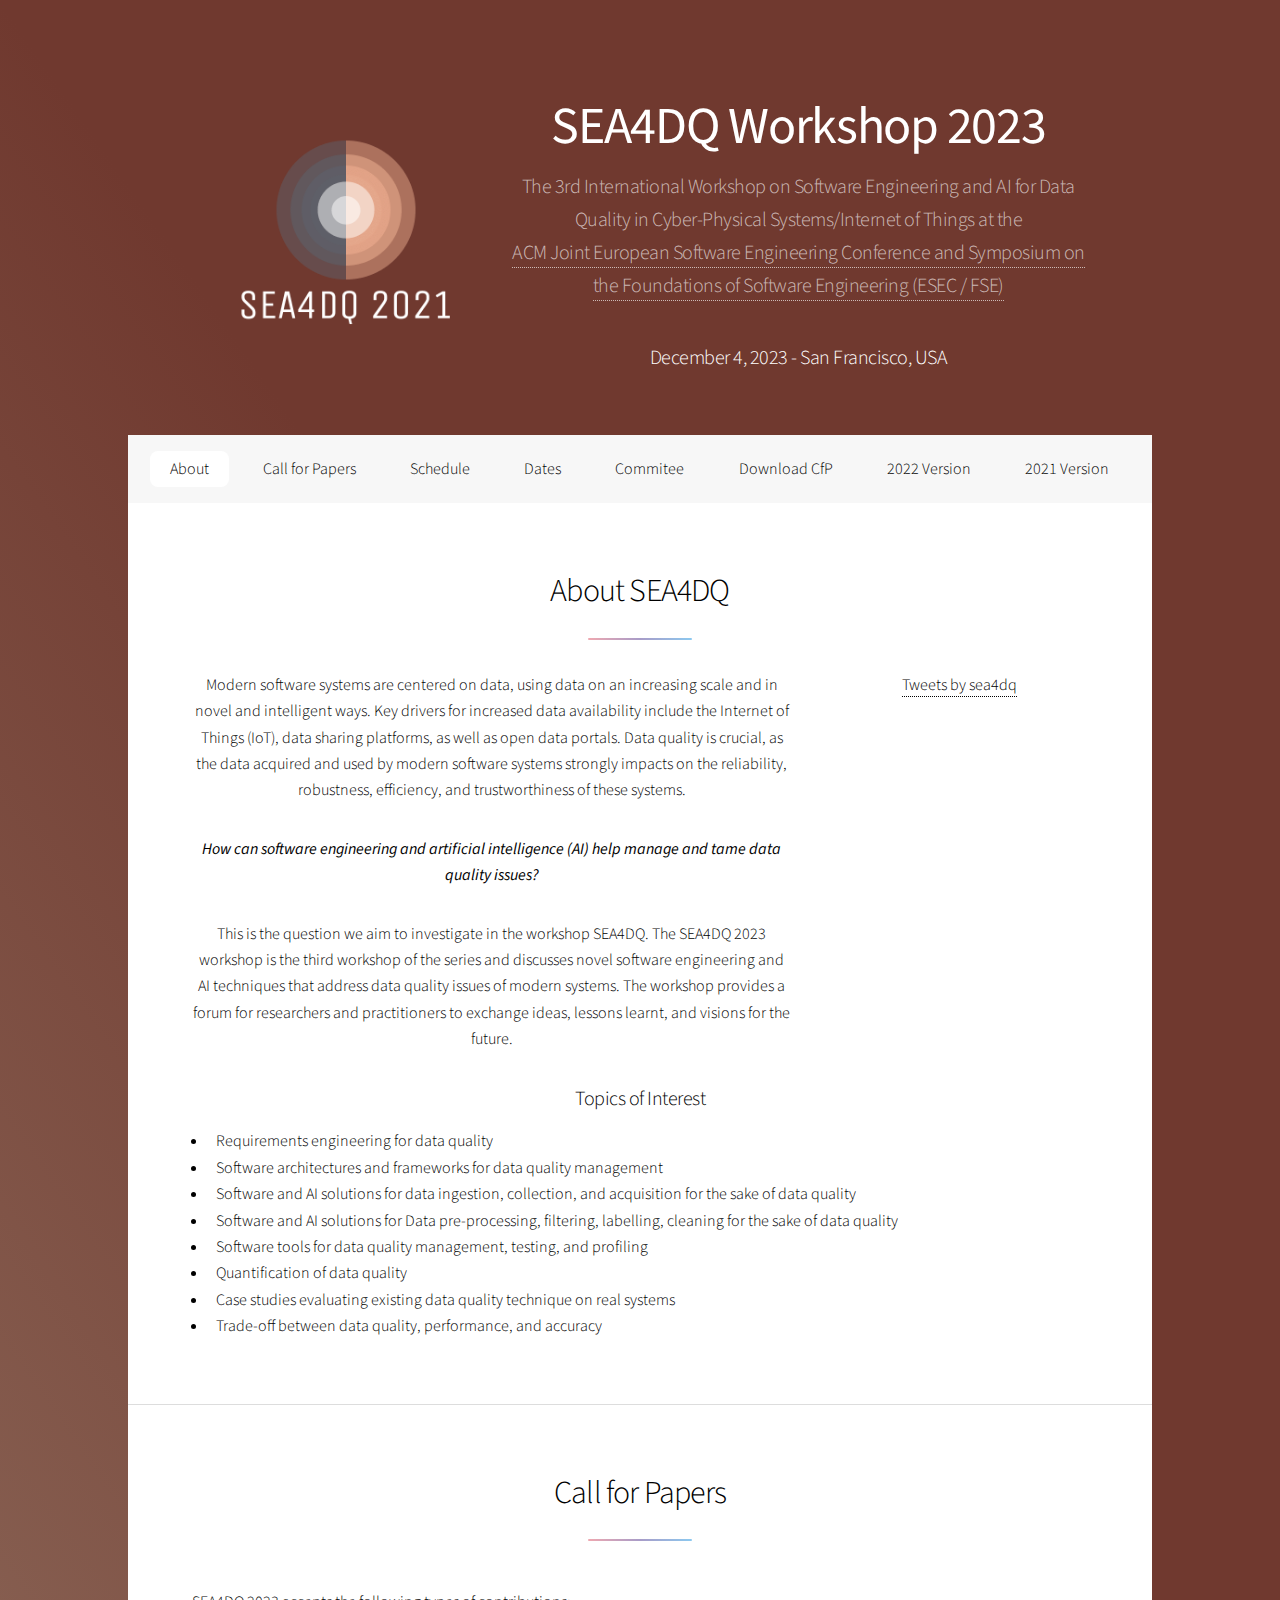
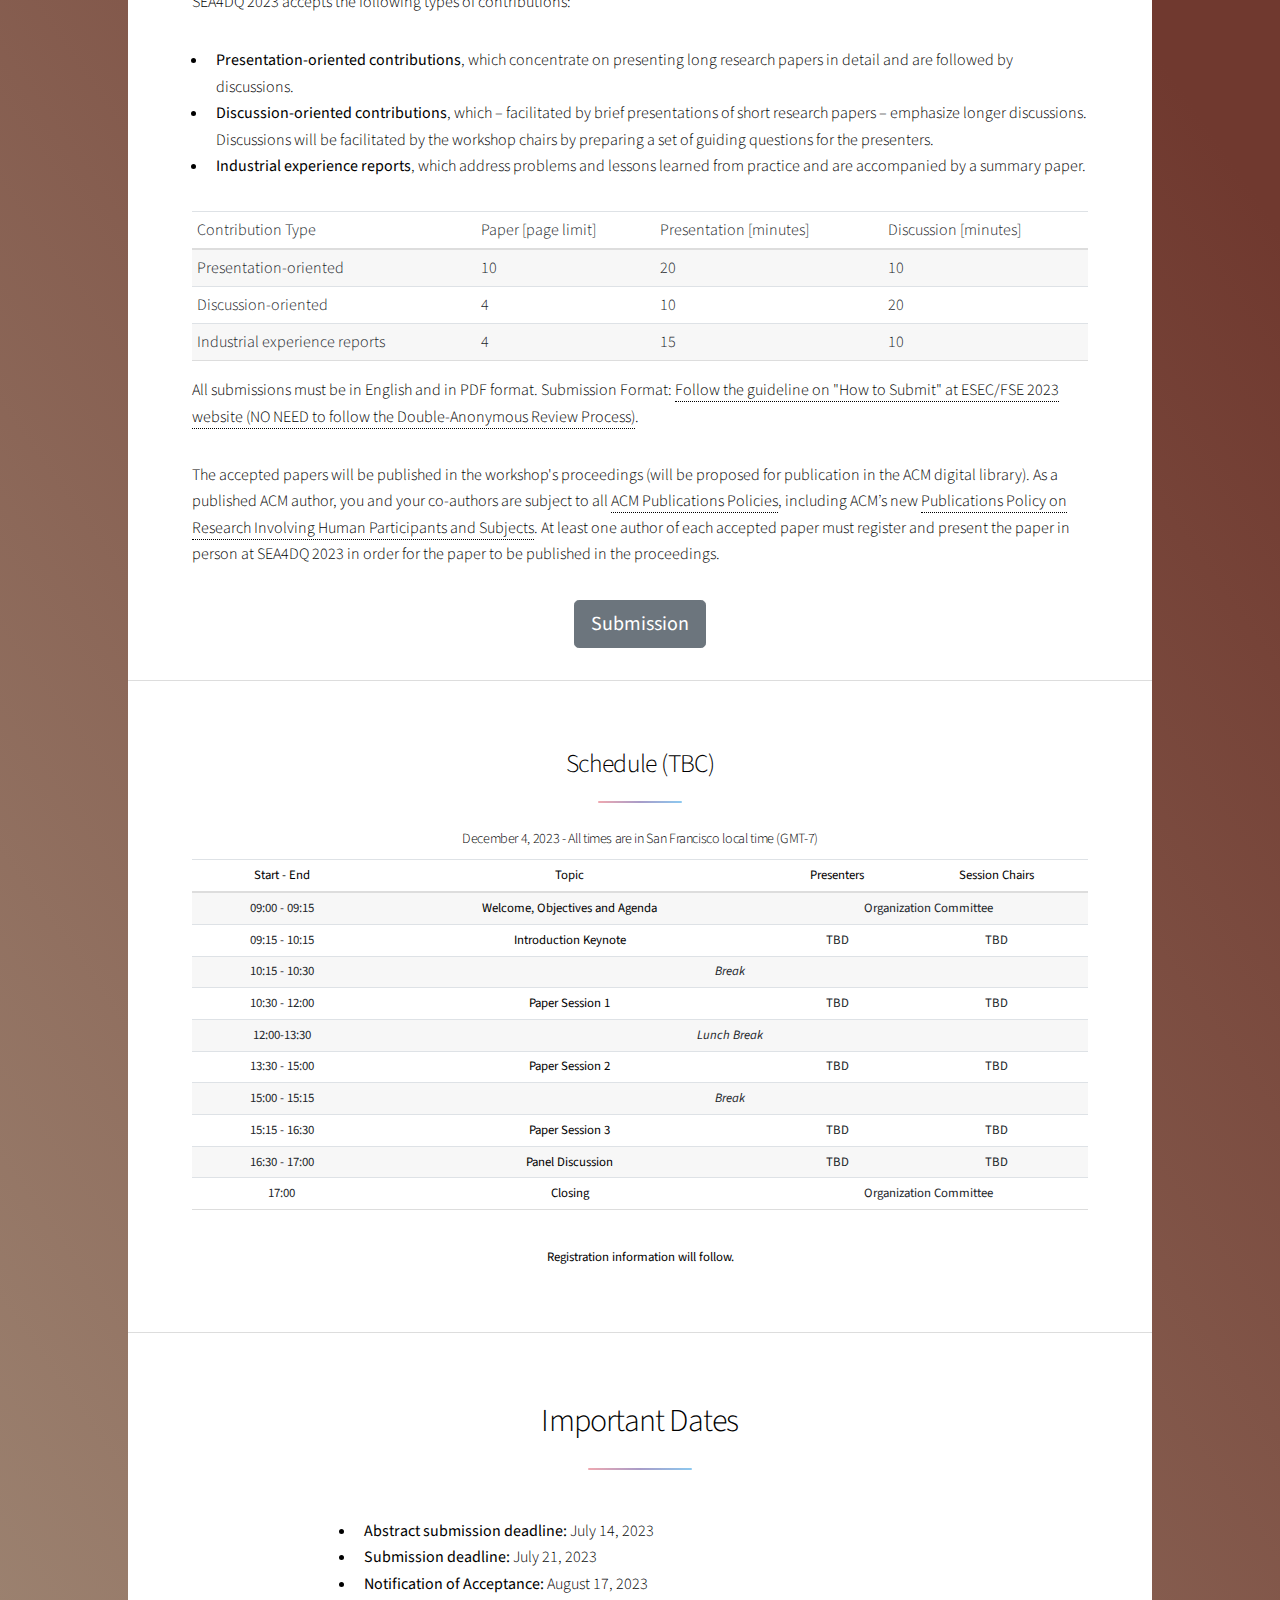
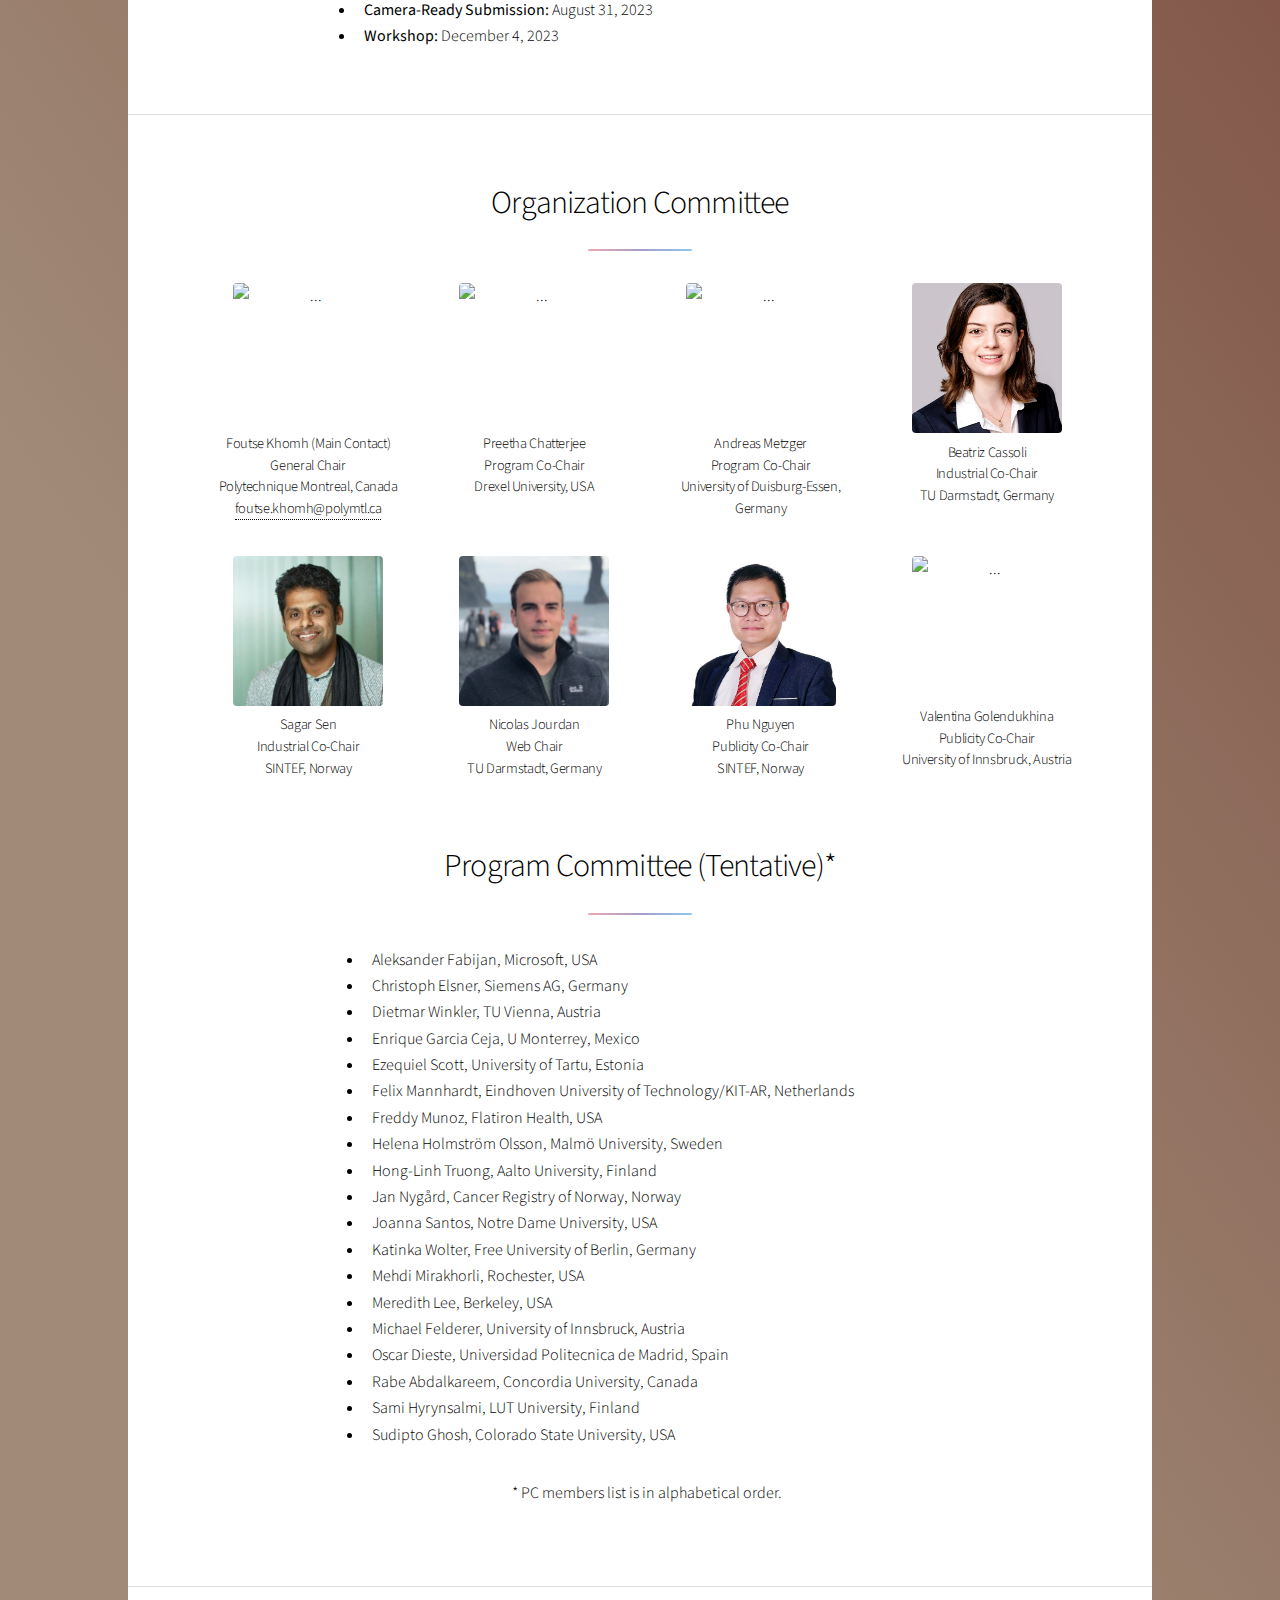
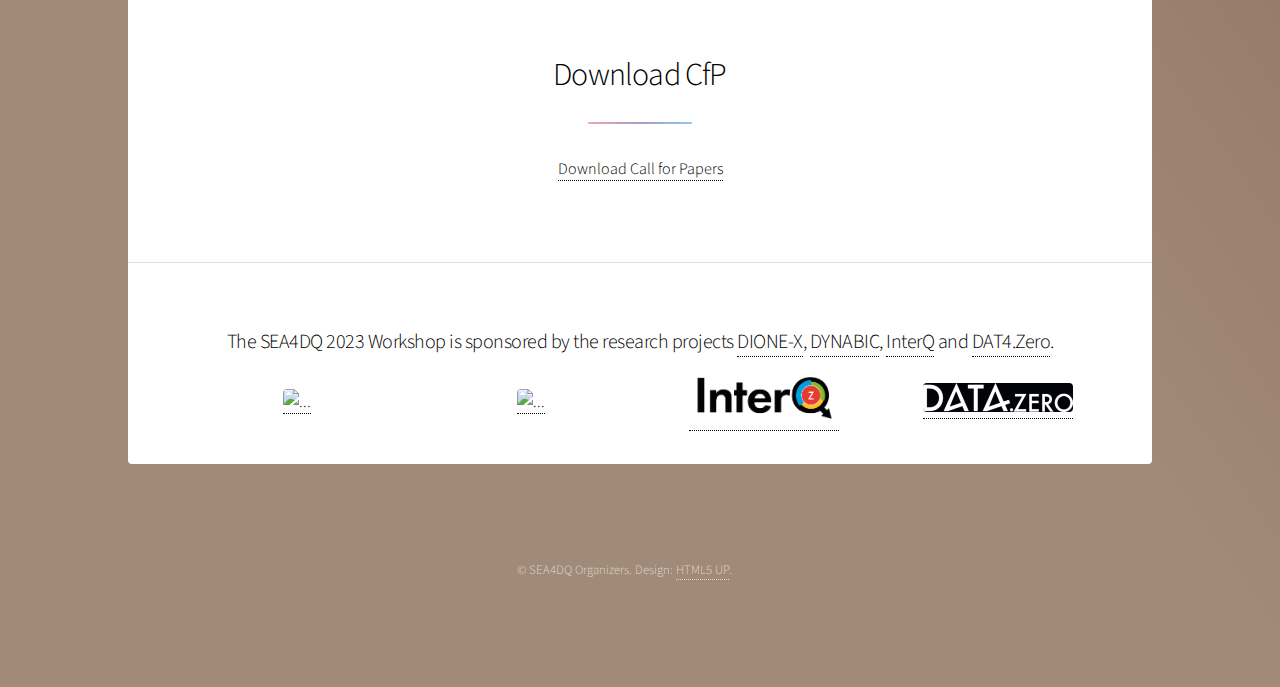
==== index.html @ 9e866a6e "Update index.html" ====
<!DOCTYPE HTML>
<!--
	Stellar by HTML5 UP
	html5up.net | @ajlkn
	Free for personal and commercial use under the CCA 3.0 license (html5up.net/license)
-->
<html>

<head>
	<title>SEA4DQ Workshop 2023</title>
	<meta charset="utf-8" />
	<meta name="viewport" content="width=device-width, initial-scale=1, user-scalable=no" />
	<link rel="stylesheet" href="https://stackpath.bootstrapcdn.com/bootstrap/4.3.1/css/bootstrap.min.css"
		integrity="sha384-ggOyR0iXCbMQv3Xipma34MD+dH/1fQ784/j6cY/iJTQUOhcWr7x9JvoRxT2MZw1T" crossorigin="anonymous">
	<link rel="stylesheet" href="assets/css/main.css" />
	<noscript>
		<link rel="stylesheet" href="assets/css/noscript.css" />
	</noscript>
	<link rel="icon" type="image/png" href="./images/favicon.png" />
</head>

<body class="is-preload">

	<!-- Wrapper -->
	<div id="wrapper">
		<!-- Header -->
		<header id="header" class="alt">
			<div class="container">
				<div class="row">
					<div class="col-4">
						<img src="images/logo_transparent.png" style="max-width: 100%;" alt="" />
					</div>
					<div class="col-8">
						<h1><b>SEA4DQ Workshop 2023</b></h1>
						<p>The 3rd International Workshop on Software Engineering and AI for
							Data Quality in Cyber-Physical Systems/Internet of Things at the </br><a
								href="https://2023.esec-fse.org/" target="_blank" rel="noopener noreferrer">ACM Joint
								European Software Engineering
								Conference and Symposium on the Foundations of Software Engineering (ESEC / FSE)</a>
						</p>
						<h3>December 4, 2023 - San Francisco, USA</h3>
					</div>
				</div>
			</div>
		</header>

		<!-- Nav -->
		<nav id="nav">
			<ul>
				<li><a href="#intro" class="active">About</a></li>
				<li><a href="#paper_call">Call for Papers</a></li>
				<li><a href="#schedule">Schedule</a></li>
				<!--<li><a href="#keynote">Keynotes</a></li>-->
				<!--<li><a href="#papers">Accepted Papers</a></li>-->
				<li><a href="#dates">Dates</a></li>
				<!--<li><a href="#talks">Talks</a></li>-->
				<li><a href="#second">Commitee</a></li>
				<li><a href="#download">Download CfP</a></li>
				<li><a href="sea4dq_2022.html">2022 Version</a></li>
				<li><a href="sea4dq_2021.html">2021 Version</a></li>
			</ul>
		</nav>

		<!-- Main -->
		<div id="main">

			<!-- About -->
			<section id="intro" class="main special">
				<div class="spotlight">
					<div class="content">

						<header class="major">
							<h2>About SEA4DQ</h2>
						</header>
						<div class="row">
							<div class="col-md-8 mx-auto">
								<p>Modern software systems are centered on data, using data on an increasing scale and
									in novel and intelligent ways.
									Key drivers for increased data availability include the Internet of Things (IoT),
									data sharing platforms, as well as open data portals.
									Data quality is crucial, as the data acquired and used by modern software systems
									strongly impacts on the reliability, robustness, efficiency, and trustworthiness of
									these systems.
								</p>
								<p>
									<b><i>How can software engineering and artificial intelligence (AI)
											help manage and tame data quality issues? </i></b>
								</p>
								<p>
									This is the question we aim to investigate in the workshop SEA4DQ.
									The SEA4DQ 2023 workshop is the third workshop of the series and discusses novel
									software engineering and AI techniques that address data quality issues of modern
									systems.
									The workshop provides a forum for researchers and practitioners to exchange ideas,
									lessons learnt, and visions for the future.
								</p>
							</div>
							<div class="col-md-4 mx-auto">
								<a class="twitter-timeline" data-height="450"
									href="https://twitter.com/sea4dq?ref_src=twsrc%5Etfw">Tweets by sea4dq</a>
								<script async src="https://platform.twitter.com/widgets.js" charset="utf-8"></script>
							</div>
						</div>
						<h3>
							Topics of Interest
						</h3>
						<ul>
							<li>Requirements engineering for data quality</li>
							<li>Software architectures and frameworks for data quality management</li>
							<li>Software and AI solutions for data ingestion, collection, and acquisition for the sake
								of data quality</li>
							<li>Software and AI solutions for Data pre-processing, filtering, labelling, cleaning for
								the sake of data quality</li>
							<li>Software tools for data quality management, testing, and profiling</li>
							<li>Quantification of data quality </li>
							<li>Case studies evaluating existing data quality technique on real systems</li>
							<li>Trade-off between data quality, performance, and accuracy</li>
						</ul>
					</div>
					<!--<span class="image"><img src="images/acropolis.jpg" alt="" /></span>-->
				</div>
			</section>

			<section id="paper_call" class="main special">
				<header class="major">
					<h2>Call for Papers</h2>
				</header>
				<div class="left-text">
					<p>
						SEA4DQ 2023 accepts the following types of contributions:
					</p>
					<ul>
						<li>
							<b>Presentation-oriented contributions</b>, which concentrate on presenting long research
							papers in detail and are followed by discussions.
						</li>
						<li>
							<b>Discussion-oriented contributions</b>, which – facilitated by brief
							presentations of short research papers – emphasize longer
							discussions. Discussions will be facilitated by the workshop
							chairs by preparing a set of guiding questions for the presenters.
						</li>
						<li>
							<b>Industrial experience reports</b>, which address problems and
							lessons learned from practice and are accompanied by a
							summary paper.
						</li>
					</ul>
					<table class="table table-fixed table-hover table-sm">
						<thead>
							<tr>
								<td>Contribution Type</td>
								<td>Paper [page limit]</td>
								<td>Presentation [minutes]</td>
								<td>Discussion [minutes]</td>
							</tr>
						</thead>
						<tbody>
							<tr>
								<td>Presentation-oriented</td>
								<td>10</td>
								<td>20</td>
								<td>10</td>
							</tr>
							<tr>
								<td>Discussion-oriented</td>
								<td>4</td>
								<td>10</td>
								<td>20</td>
							</tr>
							<tr>
								<td>Industrial experience reports</td>
								<td>4</td>
								<td>15</td>
								<td>10</td>
							</tr>
						</tbody>
					</table>
					<p>
						All submissions must be in English and in PDF format. Submission Format: <a target="_blank"
							href="https://2023.esec-fse.org/track/fse-2023-how-to-submit">Follow the guideline on "How to Submit" at ESEC/FSE 2023
							website (NO NEED to follow the Double-Anonymous Review Process)</a>.
						<!--Each submission will be reviewed by at least three members of the program committee. 
						Submitted papers must not have been previously published and must not be under review or submission for review anywhere at the time of submission.-->
					</p>
					<p>
						The accepted papers will be published in the workshop's proceedings (will be proposed for
						publication in the ACM digital library).
						As a published ACM author, you and your co-authors are subject to all <a
							href="https://www.acm.org/publications/policies/toc" target="_blank">ACM Publications
							Policies</a>,
						including ACM’s new <a
							href="https://www.acm.org/publications/policies/research-involving-human-participants-and-subjects"
							target="_blank">Publications Policy on Research Involving Human Participants and
							Subjects</a>.
						At least one author of each accepted paper must register and present the paper in person at
						SEA4DQ 2023 in order for the paper to be published in the proceedings.
					</p>
				</div>
				<div class="justify-content-center">
					<a href="https://easychair.org/cfp/sea4dq2023" target="_blank" rel="noopener noreferrer"
						class="btn btn-secondary btn-lg">Submission</a>
			</section>

			<!-- Schedule -->
			<section id="schedule" class="main special">
				<div class="spotlight">
					<div class="content small">
						<header class="major">
							<h2>Schedule (TBC)</h2>
						</header>
						<table class="table table-fixed table-hover table-sm">
							<thead>
								<h4>December 4, 2023 - All times are in San Francisco local time (GMT-7)
								</h4>
								</tr>
								<tr>
									<td style="width: 20%"><b>Start - End</b></td>
									<!--<td><b>Duration</b></td>-->
									<td><b>Topic</b></td>
									<td><b>Presenters</b></td>
									<td><b>Session Chairs</b></td>
								</tr>
							</thead>
							<tbody>
								<tr>
									<td>09:00 - 09:15</td>
									<td><b>Welcome, Objectives and Agenda</b></td>
									<td colspan="2">Organization Committee</td>
								</tr>
								<tr>
									<td>09:15 - 10:15</td>
									<td><b>Introduction Keynote</b></td>
									<td>TBD</td>
									<td>TBD</td>
								</tr>
								<tr>
									<td>10:15 - 10:30</td>
									<td colspan="3">
										<i>Break</i>
									</td>
								</tr>
								<tr>
									<td>10:30 - 12:00</td>
									<td><b>Paper Session 1
										</b></td>
									<td>TBD</td>
									<td>TBD</td>
								</tr>
								<tr>
									<td>12:00-13:30</td>
									<td colspan="3">
										<i>Lunch Break</i>
									</td>
								</tr>
								<tr>
									<td>13:30 - 15:00</td>
									<td><b>Paper Session 2
										</b></td>
									<td>TBD</td>
									<td>TBD</td>
								</tr>
								<tr>
									<td>15:00 - 15:15</td>
									<td colspan="3">
										<i>Break</i>
									</td>
								</tr>
								<tr>
									<td>15:15 - 16:30</td>
									<td><b>Paper Session 3
										</b></td>
									<td>TBD</td>
									<td>TBD</td>
								</tr>
								<tr>
									<td>16:30 - 17:00</td>
									<td><b>Panel Discussion
										</b></td>
									<td>TBD</td>
									<td>TBD</td>
								</tr>
								<tr>
									<td>17:00</td>
									<td><b>Closing
										</b></td>
									<td colspan="2">Organization Committee</td>
								</tr>
							</tbody>
						</table>
						<br />
						<b>Registration information will follow.</b>
						<!--<b>Registration can be done at the <a target="_blank" href="https://2023.esec-fse.org">FSE
								conference website.</a></b>-->
						<!--Details to login to the online SEA4DQ workshop can be found in the <a target="_blank"
								href="https://2022.esec-fse.org/program/program-fse-2022">ESEC/FSE 2022 Program</a>.</b>-->
					</div>
				</div>
			</section>

			<!-- Important Dates Section -->
			<section id="dates" class="main special">
				<header class="major">
					<h2>Important Dates</h2>
				</header>
				<ul class="col-md-8 mx-auto">
					<li>
						<b>Abstract submission deadline:</b> July 14, 2023
					</li>
					<li>
						<b>Submission deadline:</b> July 21, 2023
					</li>
					<li>
						<b>Notification of Acceptance:</b> August 17, 2023
					</li>
					<li>
						<b>Camera-Ready Submission:</b> August 31, 2023
					</li>
					<li>
						<b>Workshop:</b> December 4, 2023
					</li>
				</ul>
			</section>


			<!-- Second Section -->
			<section id="second" class="main special">
				<header class="major">
					<h2>Organization Committee</h2>
					<div class="container">
						<div class="row">
							<div class="col-sm">
								<img src="./images/khomf.jpg"
									style="max-width: 150px; max-height:150px; min-width:150px; min-height:150px; object-fit:cover;"
									alt="..." class="rounded">
								<h5>Foutse Khomh (Main Contact)</br>
									General Chair</br>
									Polytechnique Montreal, Canada</br>
									<a href="mailto:foutse.khomh@polymtl.ca">foutse.khomh@polymtl.ca</a>
								</h5>
							</div>
							<div class="col-sm">
								<img src="./images/preethac.png"
									style="max-width: 150px; max-height:150px; min-width:150px; min-height:150px; object-fit:cover;"
									alt="..." class="rounded">
								<h5>Preetha Chatterjee</br>
									Program Co-Chair</br>
									Drexel University, USA</br>
								</h5>
							</div>
							<div class="col-sm">
								<img src="./images/metzgera.jpg"
									style="max-width: 150px; max-height:150px; min-width:150px; min-height:150px; object-fit:cover;"
									alt="..." class="rounded">
								<h5>Andreas Metzger</br>
									Program Co-Chair</br>
									University of Duisburg-Essen, Germany</br>
								</h5>
							</div>
							<div class="col-sm">
								<img src="./images/beatriz_cassoli.jpg"
									style="max-width: 150px; max-height:150px; min-width:150px; min-height:150px; object-fit:cover;"
									alt="..." class="rounded">
								<h5>Beatriz Cassoli</br>
									Industrial Co-Chair</br>
									TU Darmstadt, Germany
								</h5>
							</div>
						</div>
					</div>
					</br>
					<div class="container">
						<div class="row">

							<div class="col-sm">
								<img src="./images/sagar_sen.jpg"
									style="max-width: 150px; max-height:150px; min-width:150px; min-height:150px; object-fit:cover;"
									alt="..." class="rounded">
								<h5>Sagar Sen</br>
									Industrial Co-Chair</br>
									SINTEF, Norway</br>
								</h5>
							</div>
							<div class="col-sm">
								<img src="./images/nicolas_jourdan.jpg"
									style="max-width: 150px; max-height:150px; min-width:150px; min-height:150px; object-fit:cover;"
									alt="..." alt="..." class="rounded">
								<h5>Nicolas Jourdan</br>
									Web Chair</br>
									TU Darmstadt, Germany
								</h5>
							</div>
							<div class="col-sm">
								<img src="./images/phu_nguyen.jpg"
									style="max-width: 150px; max-height:150px; min-width:150px; min-height:150px; object-fit:cover;"
									alt="..." class="rounded">
								<h5>Phu Nguyen</br>
									Publicity Co-Chair</br>
									SINTEF, Norway</br>
								</h5>
							</div>
							<div class="col-sm">
								<img src="./images/valentina.jpg"
									style="max-width: 150px; max-height:150px; min-width:150px; min-height:150px; object-fit:cover;"
									alt="..." class="rounded">
								<h5>Valentina Golendukhina</br>
									Publicity Co-Chair</br>
									University of Innsbruck, Austria
								</h5>
							</div>
						</div>
					</div>
					</br></br>
					<h2>Program Committee (Tentative)*</h2>
					<div class="row">
						<div class="col-md-8 mx-auto">
							<ul>
								<li>Aleksander Fabijan, Microsoft, USA</li>
								<li>Christoph Elsner, Siemens AG, Germany</li>
								<li>Dietmar Winkler, TU Vienna, Austria</li>
								<li>Enrique Garcia Ceja, U Monterrey, Mexico</li>
								<li>Ezequiel Scott, University of Tartu, Estonia</li>
								<li>Felix Mannhardt, Eindhoven University of Technology/KIT-AR, Netherlands</li>
								<li>Freddy Munoz, Flatiron Health, USA</li>
								<li>Helena Holmström Olsson, Malmö University, Sweden</li>
								<li>Hong-Linh Truong, Aalto University, Finland</li>
								<li>Jan Nygård, Cancer Registry of Norway, Norway</li>
								<li>Joanna Santos, Notre Dame University, USA</li>
								<li>Katinka Wolter, Free University of Berlin, Germany</li>
								<li>Mehdi Mirakhorli, Rochester, USA</li>
								<li>Meredith Lee, Berkeley, USA</li>
								<li>Michael Felderer, University of Innsbruck, Austria</li>
								<li>Oscar Dieste, Universidad Politecnica de Madrid, Spain</li>
								<li>Rabe Abdalkareem, Concordia University, Canada</li>
								<li>Sami Hyrynsalmi, LUT University, Finland</li>
								<li>Sudipto Ghosh, Colorado State University, USA</li>
							</ul>
							<small>* PC members list is in alphabetical order.</small>
				</header>
			</section>



			<!-- Download Section -->
			<section id="download" class="main special">
				<header class="major">
					<h2>Download CfP</h2>
					<a href="https://github.com/SEA4DQ/SEA4DQ.github.io/raw/master/sea4dq_2023_poster.pdf"
						target="_blank" rel="noopener noreferrer">Download Call for Papers</a>
				</header>
			</section>



			<section id="sponsoring" class="main special">
				<h3>The SEA4DQ 2023 Workshop is sponsored by the research projects <a href="https://dione-x.de/en/"
						target="_blank" rel="noopener noreferrer">DIONE-X</a>, <a href="https://dynabic.eu/"
						target="_blank" rel="noopener noreferrer">DYNABIC</a>, <a href="https://interq-project.eu/"
						target="_blank" rel="noopener noreferrer">InterQ</a>
					and <a href="https://dat4zero.eu/" target="_blank" rel="noopener noreferrer">DAT4.Zero</a>.</h3>
				<div class="row">
					<div class="col-md-3 justify-content-center align-self-center">
						<a href="https://dione-x.de/en/" target="_blank" rel="noopener noreferrer">
							<img src="./images/dione-x.svg" style="max-width: 150px; " alt="..." class="rounded">
						</a>
					</div>
					<div class="col-md-3 justify-content-center align-self-center">
						<a href="https://dynabic.eu/" target="_blank" rel="noopener noreferrer">
							<img src="./images/dynabic.png" style="max-width: 100px; " alt="..." class="rounded">
						</a>
					</div>
					<div class="col-md-3 justify-content-center align-self-center">
						<a href="https://interq-project.eu/" target="_blank" rel="noopener noreferrer">
							<img src="./images/interq-logo.png" style="max-width: 150px; " alt="..." class="rounded">
						</a>
					</div>
					<div class="col-md-3 justify-content-center align-self-center">
						<a href="https://dat4zero.eu/" target="_blank" rel="noopener noreferrer">
							<img src="./images/data4zero-logo.png" style="max-width: 150px;background-color:#03030a;"
								alt="..." class="rounded">
						</a>
					</div>
				</div>
			</section>
		</div>

		<!-- Footer -->
		<footer id="footer">

			<p class="copyright">&copy; SEA4DQ Organizers. Design: <a href="https://html5up.net">HTML5 UP</a>.</p>
		</footer>

	</div>

	<!-- Scripts -->
	<script src="assets/js/jquery.min.js"></script>
	<script src="assets/js/jquery.scrollex.min.js"></script>
	<script src="assets/js/jquery.scrolly.min.js"></script>
	<script src="assets/js/browser.min.js"></script>
	<script src="assets/js/breakpoints.min.js"></script>
	<script src="assets/js/util.js"></script>
	<script src="assets/js/main.js"></script>
	<script src="https://cdnjs.cloudflare.com/ajax/libs/popper.js/1.14.7/umd/popper.min.js"
		integrity="sha384-UO2eT0CpHqdSJQ6hJty5KVphtPhzWj9WO1clHTMGa3JDZwrnQq4sF86dIHNDz0W1"
		crossorigin="anonymous"></script>
	<script src="https://stackpath.bootstrapcdn.com/bootstrap/4.3.1/js/bootstrap.min.js"
		integrity="sha384-JjSmVgyd0p3pXB1rRibZUAYoIIy6OrQ6VrjIEaFf/nJGzIxFDsf4x0xIM+B07jRM"
		crossorigin="anonymous"></script>

</body>

</html>
---- assets/css/main.css ----
@import url(fontawesome-all.min.css);
@import 'https://fonts.googleapis.com/css?family=Source+Sans+Pro:300,400';

/*
	Stellar by HTML5 UP
	html5up.net | @ajlkn
	Free for personal and commercial use under the CCA 3.0 license (html5up.net/license)
*/

html, body, div, span, applet, object,
iframe, h1, h2, h3, h4, h5, h6, p, blockquote,
pre, a, abbr, acronym, address, big, cite,
code, del, dfn, em, img, ins, kbd, q, s, samp,
small, strike, strong, sub, sup, tt, var, b,
u, i, center, dl, dt, dd, ol, ul, li, fieldset,
form, label, legend, table, caption, tbody,
tfoot, thead, tr, th, td, article, aside,
canvas, details, embed, figure, figcaption,
footer, header, hgroup, menu, nav, output, ruby,
section, summary, time, mark, audio, video {
	margin: 0;
	padding: 0;
	border: 0;
	font-size: 100%;
	font: inherit;
	vertical-align: baseline;}

article, aside, details, figcaption, figure,
footer, header, hgroup, menu, nav, section {
	display: block;}

body {
	line-height: 1;
}

ol, ul {
	list-style: none;
}

blockquote, q {
	quotes: none;
}

	blockquote:before, blockquote:after, q:before, q:after {
		content: '';
		content: none;
	}

table {
	border-collapse: collapse;
	border-spacing: 0;
}

body {
	-webkit-text-size-adjust: none;
}

mark {
	background-color: transparent;
	color: inherit;
}

input::-moz-focus-inner {
	border: 0;
	padding: 0;
}

input, select, textarea {
	-moz-appearance: none;
	-webkit-appearance: none;
	-ms-appearance: none;
	appearance: none;
}

.left-text {
	text-align: left;
}

/* Basic */

	@-ms-viewport {
		width: device-width;
	}

	body {
		-ms-overflow-style: scrollbar;
	}

	@media screen and (max-width: 480px) {

		html, body {
			min-width: 320px;
		}

	}

	html {
		box-sizing: border-box;
	}

	*, *:before, *:after {
		box-sizing: inherit;
	}

	body {
		background-color: #ff9999;
		background-image: url("images/acropolis.jpg"), -moz-linear-gradient(55deg, #a18b78 25%, #70392f 75%);
		background-image: url("images/acropolis.jpg"), -webkit-linear-gradient(55deg, #a18b78 25%, #70392f 75%);
		background-image: url("images/acropolis.jpg"), -ms-linear-gradient(55deg, #a18b78 25%, #70392f 75%);
		background-image: url("images/acropolis.jpg"), linear-gradient(55deg, #a18b78 25%, #70392f 75%);
		background-repeat: no-repeat;
		background-size: cover;
	}

		body.is-preload *, body.is-preload *:before, body.is-preload *:after {
			-moz-animation: none !important;
			-webkit-animation: none !important;
			-ms-animation: none !important;
			animation: none !important;
			-moz-transition: none !important;
			-webkit-transition: none !important;
			-ms-transition: none !important;
			transition: none !important;
		}

/* Type */

	body {
		background-color: #935d8c;
		color: rgba(255, 255, 255, 0.65);
	}

	body, input, select, textarea {
		font-family: "Source Sans Pro", Helvetica, sans-serif;
		font-size: 17pt;
		font-weight: 300;
		line-height: 1.65;
	}

		@media screen and (max-width: 1680px) {

			body, input, select, textarea {
				font-size: 14pt;
			}

		}

		@media screen and (max-width: 1280px) {

			body, input, select, textarea {
				font-size: 12pt;
			}

		}

		@media screen and (max-width: 360px) {

			body, input, select, textarea {
				font-size: 11pt;
			}

		}

	a {
		-moz-transition: color 0.2s ease, border-bottom 0.2s ease;
		-webkit-transition: color 0.2s ease, border-bottom 0.2s ease;
		-ms-transition: color 0.2s ease, border-bottom 0.2s ease;
		transition: color 0.2s ease, border-bottom 0.2s ease;
		text-decoration: none;
		border-bottom: dotted 1px;
		color: inherit;
	}

		a:hover {
			border-bottom-color: transparent;
		}

	strong, b {
		font-weight: 400;
	}

	em, i {
		font-style: italic;
	}

	p {
		margin: 0 0 2em 0;
	}

		p.content {
			-moz-columns: 20em 2;
			-webkit-columns: 20em 2;
			-ms-columns: 20em 2;
			columns: 20em 2;
			-moz-column-gap: 2em;
			-webkit-column-gap: 2em;
			-ms-column-gap: 2em;
			column-gap: 2em;
			text-align: justify;
		}

	h1, h2, h3, h4, h5, h6 {
		font-weight: 300;
		line-height: 1.5;
		margin: 0 0 0.7em 0;
		letter-spacing: -0.025em;
	}

		h1 a, h2 a, h3 a, h4 a, h5 a, h6 a {
			color: inherit;
			text-decoration: none;
		}

	h1 {
		font-size: 2.5em;
		line-height: 1.2;
	}

	h2 {
		font-size: 1.5em;
	}

	h3 {
		font-size: 1.25em;
	}

	h4 {
		font-size: 1.1em;
	}

	h5 {
		font-size: 0.9em;
	}

	h6 {
		font-size: 0.7em;
	}

	@media screen and (max-width: 736px) {

		h1 {
			font-size: 2em;
		}

	}

	sub {
		font-size: 0.8em;
		position: relative;
		top: 0.5em;
	}

	sup {
		font-size: 0.8em;
		position: relative;
		top: -0.5em;
	}

	blockquote {
		border-left: solid 4px;
		font-style: italic;
		margin: 0 0 2em 0;
		padding: 0.5em 0 0.5em 2em;
	}

	code {
		border-radius: 8px;
		border: solid 1px;
		font-family: "Courier New", monospace;
		font-size: 0.9em;
		margin: 0 0.25em;
		padding: 0.25em 0.65em;
	}

	pre {
		-webkit-overflow-scrolling: touch;
		font-family: "Courier New", monospace;
		font-size: 0.9em;
		margin: 0 0 2em 0;
	}

		pre code {
			display: block;
			line-height: 1.75;
			padding: 1em 1.5em;
			overflow-x: auto;
		}

	hr {
		border: 0;
		border-bottom: solid 1px;
		margin: 2em 0;
	}

		hr.major {
			margin: 3em 0;
		}

	.align-left {
		text-align: left;
	}

	.align-center {
		text-align: center;
	}

	.align-right {
		text-align: right;
	}

	input, select, textarea {
		color: #ffffff;
	}

	a:hover {
		color: #ffffff;
	}

	strong, b {
		color: #ffffff;
	}

	h1, h2, h3, h4, h5, h6 {
		color: #ffffff;
	}

	blockquote {
		border-left-color: rgba(255, 255, 255, 0.35);
	}

	code {
		background: rgba(255, 255, 255, 0.075);
		border-color: rgba(255, 255, 255, 0.35);
	}

	hr {
		border-bottom-color: rgba(255, 255, 255, 0.35);
	}

/* Row */

	.row {
		display: flex;
		flex-wrap: wrap;
		box-sizing: border-box;
		align-items: stretch;
	}

		.row > * {
			box-sizing: border-box;
		}

		.row.gtr-uniform > * > :last-child {
			margin-bottom: 0;
		}

		.row.aln-left {
			justify-content: flex-start;
		}

		.row.aln-center {
			justify-content: center;
		}

		.row.aln-right {
			justify-content: flex-end;
		}

		.row.aln-top {
			align-items: flex-start;
		}

		.row.aln-middle {
			align-items: center;
		}

		.row.aln-bottom {
			align-items: flex-end;
		}

		.row > .imp {
			order: -1;
		}

		.row > .col-1 {
			width: 8.33333%;
		}

		.row > .off-1 {
			margin-left: 8.33333%;
		}

		.row > .col-2 {
			width: 16.66667%;
		}

		.row > .off-2 {
			margin-left: 16.66667%;
		}

		.row > .col-3 {
			width: 25%;
		}

		.row > .off-3 {
			margin-left: 25%;
		}

		.row > .col-4 {
			width: 33.33333%;
		}

		.row > .off-4 {
			margin-left: 33.33333%;
		}

		.row > .col-5 {
			width: 41.66667%;
		}

		.row > .off-5 {
			margin-left: 41.66667%;
		}

		.row > .col-6 {
			width: 50%;
		}

		.row > .off-6 {
			margin-left: 50%;
		}

		.row > .col-7 {
			width: 58.33333%;
		}

		.row > .off-7 {
			margin-left: 58.33333%;
		}

		.row > .col-8 {
			width: 66.66667%;
		}

		.row > .off-8 {
			margin-left: 66.66667%;
		}

		.row > .col-9 {
			width: 75%;
		}

		.row > .off-9 {
			margin-left: 75%;
		}

		.row > .col-10 {
			width: 83.33333%;
		}

		.row > .off-10 {
			margin-left: 83.33333%;
		}

		.row > .col-11 {
			width: 91.66667%;
		}

		.row > .off-11 {
			margin-left: 91.66667%;
		}

		.row > .col-12 {
			width: 100%;
		}

		.row > .off-12 {
			margin-left: 100%;
		}

		.row.gtr-0 {
			margin-top: 0;
			margin-left: 0em;
		}

			.row.gtr-0 > * {
				padding: 0 0 0 0em;
			}

			.row.gtr-0.gtr-uniform {
				margin-top: 0em;
			}

				.row.gtr-0.gtr-uniform > * {
					padding-top: 0em;
				}

		.row.gtr-25 {
			margin-top: 0;
			margin-left: -0.375em;
		}

			.row.gtr-25 > * {
				padding: 0 0 0 0.375em;
			}

			.row.gtr-25.gtr-uniform {
				margin-top: -0.375em;
			}

				.row.gtr-25.gtr-uniform > * {
					padding-top: 0.375em;
				}

		.row.gtr-50 {
			margin-top: 0;
			margin-left: -0.75em;
		}

			.row.gtr-50 > * {
				padding: 0 0 0 0.75em;
			}

			.row.gtr-50.gtr-uniform {
				margin-top: -0.75em;
			}

				.row.gtr-50.gtr-uniform > * {
					padding-top: 0.75em;
				}

		.row {
			margin-top: 0;
			margin-left: -1.5em;
		}

			.row > * {
				padding: 0 0 0 1.5em;
			}

			.row.gtr-uniform {
				margin-top: -1.5em;
			}

				.row.gtr-uniform > * {
					padding-top: 1.5em;
				}

		.row.gtr-150 {
			margin-top: 0;
			margin-left: -2.25em;
		}

			.row.gtr-150 > * {
				padding: 0 0 0 2.25em;
			}

			.row.gtr-150.gtr-uniform {
				margin-top: -2.25em;
			}

				.row.gtr-150.gtr-uniform > * {
					padding-top: 2.25em;
				}

		.row.gtr-200 {
			margin-top: 0;
			margin-left: -3em;
		}

			.row.gtr-200 > * {
				padding: 0 0 0 3em;
			}

			.row.gtr-200.gtr-uniform {
				margin-top: -3em;
			}

				.row.gtr-200.gtr-uniform > * {
					padding-top: 3em;
				}

		@media screen and (max-width: 1680px) {

			.row {
				display: flex;
				flex-wrap: wrap;
				box-sizing: border-box;
				align-items: stretch;
			}

				.row > * {
					box-sizing: border-box;
				}

				.row.gtr-uniform > * > :last-child {
					margin-bottom: 0;
				}

				.row.aln-left {
					justify-content: flex-start;
				}

				.row.aln-center {
					justify-content: center;
				}

				.row.aln-right {
					justify-content: flex-end;
				}

				.row.aln-top {
					align-items: flex-start;
				}

				.row.aln-middle {
					align-items: center;
				}

				.row.aln-bottom {
					align-items: flex-end;
				}

				.row > .imp-xlarge {
					order: -1;
				}

				.row > .col-1-xlarge {
					width: 8.33333%;
				}

				.row > .off-1-xlarge {
					margin-left: 8.33333%;
				}

				.row > .col-2-xlarge {
					width: 16.66667%;
				}

				.row > .off-2-xlarge {
					margin-left: 16.66667%;
				}

				.row > .col-3-xlarge {
					width: 25%;
				}

				.row > .off-3-xlarge {
					margin-left: 25%;
				}

				.row > .col-4-xlarge {
					width: 33.33333%;
				}

				.row > .off-4-xlarge {
					margin-left: 33.33333%;
				}

				.row > .col-5-xlarge {
					width: 41.66667%;
				}

				.row > .off-5-xlarge {
					margin-left: 41.66667%;
				}

				.row > .col-6-xlarge {
					width: 50%;
				}

				.row > .off-6-xlarge {
					margin-left: 50%;
				}

				.row > .col-7-xlarge {
					width: 58.33333%;
				}

				.row > .off-7-xlarge {
					margin-left: 58.33333%;
				}

				.row > .col-8-xlarge {
					width: 66.66667%;
				}

				.row > .off-8-xlarge {
					margin-left: 66.66667%;
				}

				.row > .col-9-xlarge {
					width: 75%;
				}

				.row > .off-9-xlarge {
					margin-left: 75%;
				}

				.row > .col-10-xlarge {
					width: 83.33333%;
				}

				.row > .off-10-xlarge {
					margin-left: 83.33333%;
				}

				.row > .col-11-xlarge {
					width: 91.66667%;
				}

				.row > .off-11-xlarge {
					margin-left: 91.66667%;
				}

				.row > .col-12-xlarge {
					width: 100%;
				}

				.row > .off-12-xlarge {
					margin-left: 100%;
				}

				.row.gtr-0 {
					margin-top: 0;
					margin-left: 0em;
				}

					.row.gtr-0 > * {
						padding: 0 0 0 0em;
					}

					.row.gtr-0.gtr-uniform {
						margin-top: 0em;
					}

						.row.gtr-0.gtr-uniform > * {
							padding-top: 0em;
						}

				.row.gtr-25 {
					margin-top: 0;
					margin-left: -0.375em;
				}

					.row.gtr-25 > * {
						padding: 0 0 0 0.375em;
					}

					.row.gtr-25.gtr-uniform {
						margin-top: -0.375em;
					}

						.row.gtr-25.gtr-uniform > * {
							padding-top: 0.375em;
						}

				.row.gtr-50 {
					margin-top: 0;
					margin-left: -0.75em;
				}

					.row.gtr-50 > * {
						padding: 0 0 0 0.75em;
					}

					.row.gtr-50.gtr-uniform {
						margin-top: -0.75em;
					}

						.row.gtr-50.gtr-uniform > * {
							padding-top: 0.75em;
						}

				.row {
					margin-top: 0;
					margin-left: -1.5em;
				}

					.row > * {
						padding: 0 0 0 1.5em;
					}

					.row.gtr-uniform {
						margin-top: -1.5em;
					}

						.row.gtr-uniform > * {
							padding-top: 1.5em;
						}

				.row.gtr-150 {
					margin-top: 0;
					margin-left: -2.25em;
				}

					.row.gtr-150 > * {
						padding: 0 0 0 2.25em;
					}

					.row.gtr-150.gtr-uniform {
						margin-top: -2.25em;
					}

						.row.gtr-150.gtr-uniform > * {
							padding-top: 2.25em;
						}

				.row.gtr-200 {
					margin-top: 0;
					margin-left: -3em;
				}

					.row.gtr-200 > * {
						padding: 0 0 0 3em;
					}

					.row.gtr-200.gtr-uniform {
						margin-top: -3em;
					}

						.row.gtr-200.gtr-uniform > * {
							padding-top: 3em;
						}

		}

		@media screen and (max-width: 1280px) {

			.row {
				display: flex;
				flex-wrap: wrap;
				box-sizing: border-box;
				align-items: stretch;
			}

				.row > * {
					box-sizing: border-box;
				}

				.row.gtr-uniform > * > :last-child {
					margin-bottom: 0;
				}

				.row.aln-left {
					justify-content: flex-start;
				}

				.row.aln-center {
					justify-content: center;
				}

				.row.aln-right {
					justify-content: flex-end;
				}

				.row.aln-top {
					align-items: flex-start;
				}

				.row.aln-middle {
					align-items: center;
				}

				.row.aln-bottom {
					align-items: flex-end;
				}

				.row > .imp-large {
					order: -1;
				}

				.row > .col-1-large {
					width: 8.33333%;
				}

				.row > .off-1-large {
					margin-left: 8.33333%;
				}

				.row > .col-2-large {
					width: 16.66667%;
				}

				.row > .off-2-large {
					margin-left: 16.66667%;
				}

				.row > .col-3-large {
					width: 25%;
				}

				.row > .off-3-large {
					margin-left: 25%;
				}

				.row > .col-4-large {
					width: 33.33333%;
				}

				.row > .off-4-large {
					margin-left: 33.33333%;
				}

				.row > .col-5-large {
					width: 41.66667%;
				}

				.row > .off-5-large {
					margin-left: 41.66667%;
				}

				.row > .col-6-large {
					width: 50%;
				}

				.row > .off-6-large {
					margin-left: 50%;
				}

				.row > .col-7-large {
					width: 58.33333%;
				}

				.row > .off-7-large {
					margin-left: 58.33333%;
				}

				.row > .col-8-large {
					width: 66.66667%;
				}

				.row > .off-8-large {
					margin-left: 66.66667%;
				}

				.row > .col-9-large {
					width: 75%;
				}

				.row > .off-9-large {
					margin-left: 75%;
				}

				.row > .col-10-large {
					width: 83.33333%;
				}

				.row > .off-10-large {
					margin-left: 83.33333%;
				}

				.row > .col-11-large {
					width: 91.66667%;
				}

				.row > .off-11-large {
					margin-left: 91.66667%;
				}

				.row > .col-12-large {
					width: 100%;
				}

				.row > .off-12-large {
					margin-left: 100%;
				}

				.row.gtr-0 {
					margin-top: 0;
					margin-left: 0em;
				}

					.row.gtr-0 > * {
						padding: 0 0 0 0em;
					}

					.row.gtr-0.gtr-uniform {
						margin-top: 0em;
					}

						.row.gtr-0.gtr-uniform > * {
							padding-top: 0em;
						}

				.row.gtr-25 {
					margin-top: 0;
					margin-left: -0.375em;
				}

					.row.gtr-25 > * {
						padding: 0 0 0 0.375em;
					}

					.row.gtr-25.gtr-uniform {
						margin-top: -0.375em;
					}

						.row.gtr-25.gtr-uniform > * {
							padding-top: 0.375em;
						}

				.row.gtr-50 {
					margin-top: 0;
					margin-left: -0.75em;
				}

					.row.gtr-50 > * {
						padding: 0 0 0 0.75em;
					}

					.row.gtr-50.gtr-uniform {
						margin-top: -0.75em;
					}

						.row.gtr-50.gtr-uniform > * {
							padding-top: 0.75em;
						}

				.row {
					margin-top: 0;
					margin-left: -1.5em;
				}

					.row > * {
						padding: 0 0 0 1.5em;
					}

					.row.gtr-uniform {
						margin-top: -1.5em;
					}

						.row.gtr-uniform > * {
							padding-top: 1.5em;
						}

				.row.gtr-150 {
					margin-top: 0;
					margin-left: -2.25em;
				}

					.row.gtr-150 > * {
						padding: 0 0 0 2.25em;
					}

					.row.gtr-150.gtr-uniform {
						margin-top: -2.25em;
					}

						.row.gtr-150.gtr-uniform > * {
							padding-top: 2.25em;
						}

				.row.gtr-200 {
					margin-top: 0;
					margin-left: -3em;
				}

					.row.gtr-200 > * {
						padding: 0 0 0 3em;
					}

					.row.gtr-200.gtr-uniform {
						margin-top: -3em;
					}

						.row.gtr-200.gtr-uniform > * {
							padding-top: 3em;
						}

		}

		@media screen and (max-width: 980px) {

			.row {
				display: flex;
				flex-wrap: wrap;
				box-sizing: border-box;
				align-items: stretch;
			}

				.row > * {
					box-sizing: border-box;
				}

				.row.gtr-uniform > * > :last-child {
					margin-bottom: 0;
				}

				.row.aln-left {
					justify-content: flex-start;
				}

				.row.aln-center {
					justify-content: center;
				}

				.row.aln-right {
					justify-content: flex-end;
				}

				.row.aln-top {
					align-items: flex-start;
				}

				.row.aln-middle {
					align-items: center;
				}

				.row.aln-bottom {
					align-items: flex-end;
				}

				.row > .imp-medium {
					order: -1;
				}

				.row > .col-1-medium {
					width: 8.33333%;
				}

				.row > .off-1-medium {
					margin-left: 8.33333%;
				}

				.row > .col-2-medium {
					width: 16.66667%;
				}

				.row > .off-2-medium {
					margin-left: 16.66667%;
				}

				.row > .col-3-medium {
					width: 25%;
				}

				.row > .off-3-medium {
					margin-left: 25%;
				}

				.row > .col-4-medium {
					width: 33.33333%;
				}

				.row > .off-4-medium {
					margin-left: 33.33333%;
				}

				.row > .col-5-medium {
					width: 41.66667%;
				}

				.row > .off-5-medium {
					margin-left: 41.66667%;
				}

				.row > .col-6-medium {
					width: 50%;
				}

				.row > .off-6-medium {
					margin-left: 50%;
				}

				.row > .col-7-medium {
					width: 58.33333%;
				}

				.row > .off-7-medium {
					margin-left: 58.33333%;
				}

				.row > .col-8-medium {
					width: 66.66667%;
				}

				.row > .off-8-medium {
					margin-left: 66.66667%;
				}

				.row > .col-9-medium {
					width: 75%;
				}

				.row > .off-9-medium {
					margin-left: 75%;
				}

				.row > .col-10-medium {
					width: 83.33333%;
				}

				.row > .off-10-medium {
					margin-left: 83.33333%;
				}

				.row > .col-11-medium {
					width: 91.66667%;
				}

				.row > .off-11-medium {
					margin-left: 91.66667%;
				}

				.row > .col-12-medium {
					width: 100%;
				}

				.row > .off-12-medium {
					margin-left: 100%;
				}

				.row.gtr-0 {
					margin-top: 0;
					margin-left: 0em;
				}

					.row.gtr-0 > * {
						padding: 0 0 0 0em;
					}

					.row.gtr-0.gtr-uniform {
						margin-top: 0em;
					}

						.row.gtr-0.gtr-uniform > * {
							padding-top: 0em;
						}

				.row.gtr-25 {
					margin-top: 0;
					margin-left: -0.375em;
				}

					.row.gtr-25 > * {
						padding: 0 0 0 0.375em;
					}

					.row.gtr-25.gtr-uniform {
						margin-top: -0.375em;
					}

						.row.gtr-25.gtr-uniform > * {
							padding-top: 0.375em;
						}

				.row.gtr-50 {
					margin-top: 0;
					margin-left: -0.75em;
				}

					.row.gtr-50 > * {
						padding: 0 0 0 0.75em;
					}

					.row.gtr-50.gtr-uniform {
						margin-top: -0.75em;
					}

						.row.gtr-50.gtr-uniform > * {
							padding-top: 0.75em;
						}

				.row {
					margin-top: 0;
					margin-left: -1.5em;
				}

					.row > * {
						padding: 0 0 0 1.5em;
					}

					.row.gtr-uniform {
						margin-top: -1.5em;
					}

						.row.gtr-uniform > * {
							padding-top: 1.5em;
						}

				.row.gtr-150 {
					margin-top: 0;
					margin-left: -2.25em;
				}

					.row.gtr-150 > * {
						padding: 0 0 0 2.25em;
					}

					.row.gtr-150.gtr-uniform {
						margin-top: -2.25em;
					}

						.row.gtr-150.gtr-uniform > * {
							padding-top: 2.25em;
						}

				.row.gtr-200 {
					margin-top: 0;
					margin-left: -3em;
				}

					.row.gtr-200 > * {
						padding: 0 0 0 3em;
					}

					.row.gtr-200.gtr-uniform {
						margin-top: -3em;
					}

						.row.gtr-200.gtr-uniform > * {
							padding-top: 3em;
						}

		}

		@media screen and (max-width: 736px) {

			.row {
				display: flex;
				flex-wrap: wrap;
				box-sizing: border-box;
				align-items: stretch;
			}

				.row > * {
					box-sizing: border-box;
				}

				.row.gtr-uniform > * > :last-child {
					margin-bottom: 0;
				}

				.row.aln-left {
					justify-content: flex-start;
				}

				.row.aln-center {
					justify-content: center;
				}

				.row.aln-right {
					justify-content: flex-end;
				}

				.row.aln-top {
					align-items: flex-start;
				}

				.row.aln-middle {
					align-items: center;
				}

				.row.aln-bottom {
					align-items: flex-end;
				}

				.row > .imp-small {
					order: -1;
				}

				.row > .col-1-small {
					width: 8.33333%;
				}

				.row > .off-1-small {
					margin-left: 8.33333%;
				}

				.row > .col-2-small {
					width: 16.66667%;
				}

				.row > .off-2-small {
					margin-left: 16.66667%;
				}

				.row > .col-3-small {
					width: 25%;
				}

				.row > .off-3-small {
					margin-left: 25%;
				}

				.row > .col-4-small {
					width: 33.33333%;
				}

				.row > .off-4-small {
					margin-left: 33.33333%;
				}

				.row > .col-5-small {
					width: 41.66667%;
				}

				.row > .off-5-small {
					margin-left: 41.66667%;
				}

				.row > .col-6-small {
					width: 50%;
				}

				.row > .off-6-small {
					margin-left: 50%;
				}

				.row > .col-7-small {
					width: 58.33333%;
				}

				.row > .off-7-small {
					margin-left: 58.33333%;
				}

				.row > .col-8-small {
					width: 66.66667%;
				}

				.row > .off-8-small {
					margin-left: 66.66667%;
				}

				.row > .col-9-small {
					width: 75%;
				}

				.row > .off-9-small {
					margin-left: 75%;
				}

				.row > .col-10-small {
					width: 83.33333%;
				}

				.row > .off-10-small {
					margin-left: 83.33333%;
				}

				.row > .col-11-small {
					width: 91.66667%;
				}

				.row > .off-11-small {
					margin-left: 91.66667%;
				}

				.row > .col-12-small {
					width: 100%;
				}

				.row > .off-12-small {
					margin-left: 100%;
				}

				.row.gtr-0 {
					margin-top: 0;
					margin-left: 0em;
				}

					.row.gtr-0 > * {
						padding: 0 0 0 0em;
					}

					.row.gtr-0.gtr-uniform {
						margin-top: 0em;
					}

						.row.gtr-0.gtr-uniform > * {
							padding-top: 0em;
						}

				.row.gtr-25 {
					margin-top: 0;
					margin-left: -0.25em;
				}

					.row.gtr-25 > * {
						padding: 0 0 0 0.25em;
					}

					.row.gtr-25.gtr-uniform {
						margin-top: -0.25em;
					}

						.row.gtr-25.gtr-uniform > * {
							padding-top: 0.25em;
						}

				.row.gtr-50 {
					margin-top: 0;
					margin-left: -0.5em;
				}

					.row.gtr-50 > * {
						padding: 0 0 0 0.5em;
					}

					.row.gtr-50.gtr-uniform {
						margin-top: -0.5em;
					}

						.row.gtr-50.gtr-uniform > * {
							padding-top: 0.5em;
						}

				.row {
					margin-top: 0;
					margin-left: -1em;
				}

					.row > * {
						padding: 0 0 0 1em;
					}

					.row.gtr-uniform {
						margin-top: -1em;
					}

						.row.gtr-uniform > * {
							padding-top: 1em;
						}

				.row.gtr-150 {
					margin-top: 0;
					margin-left: -1.5em;
				}

					.row.gtr-150 > * {
						padding: 0 0 0 1.5em;
					}

					.row.gtr-150.gtr-uniform {
						margin-top: -1.5em;
					}

						.row.gtr-150.gtr-uniform > * {
							padding-top: 1.5em;
						}

				.row.gtr-200 {
					margin-top: 0;
					margin-left: -2em;
				}

					.row.gtr-200 > * {
						padding: 0 0 0 2em;
					}

					.row.gtr-200.gtr-uniform {
						margin-top: -2em;
					}

						.row.gtr-200.gtr-uniform > * {
							padding-top: 2em;
						}

		}

		@media screen and (max-width: 480px) {

			.row {
				display: flex;
				flex-wrap: wrap;
				box-sizing: border-box;
				align-items: stretch;
			}

				.row > * {
					box-sizing: border-box;
				}

				.row.gtr-uniform > * > :last-child {
					margin-bottom: 0;
				}

				.row.aln-left {
					justify-content: flex-start;
				}

				.row.aln-center {
					justify-content: center;
				}

				.row.aln-right {
					justify-content: flex-end;
				}

				.row.aln-top {
					align-items: flex-start;
				}

				.row.aln-middle {
					align-items: center;
				}

				.row.aln-bottom {
					align-items: flex-end;
				}

				.row > .imp-xsmall {
					order: -1;
				}

				.row > .col-1-xsmall {
					width: 8.33333%;
				}

				.row > .off-1-xsmall {
					margin-left: 8.33333%;
				}

				.row > .col-2-xsmall {
					width: 16.66667%;
				}

				.row > .off-2-xsmall {
					margin-left: 16.66667%;
				}

				.row > .col-3-xsmall {
					width: 25%;
				}

				.row > .off-3-xsmall {
					margin-left: 25%;
				}

				.row > .col-4-xsmall {
					width: 33.33333%;
				}

				.row > .off-4-xsmall {
					margin-left: 33.33333%;
				}

				.row > .col-5-xsmall {
					width: 41.66667%;
				}

				.row > .off-5-xsmall {
					margin-left: 41.66667%;
				}

				.row > .col-6-xsmall {
					width: 50%;
				}

				.row > .off-6-xsmall {
					margin-left: 50%;
				}

				.row > .col-7-xsmall {
					width: 58.33333%;
				}

				.row > .off-7-xsmall {
					margin-left: 58.33333%;
				}

				.row > .col-8-xsmall {
					width: 66.66667%;
				}

				.row > .off-8-xsmall {
					margin-left: 66.66667%;
				}

				.row > .col-9-xsmall {
					width: 75%;
				}

				.row > .off-9-xsmall {
					margin-left: 75%;
				}

				.row > .col-10-xsmall {
					width: 83.33333%;
				}

				.row > .off-10-xsmall {
					margin-left: 83.33333%;
				}

				.row > .col-11-xsmall {
					width: 91.66667%;
				}

				.row > .off-11-xsmall {
					margin-left: 91.66667%;
				}

				.row > .col-12-xsmall {
					width: 100%;
				}

				.row > .off-12-xsmall {
					margin-left: 100%;
				}

				.row.gtr-0 {
					margin-top: 0;
					margin-left: 0em;
				}

					.row.gtr-0 > * {
						padding: 0 0 0 0em;
					}

					.row.gtr-0.gtr-uniform {
						margin-top: 0em;
					}

						.row.gtr-0.gtr-uniform > * {
							padding-top: 0em;
						}

				.row.gtr-25 {
					margin-top: 0;
					margin-left: -0.3125em;
				}

					.row.gtr-25 > * {
						padding: 0 0 0 0.3125em;
					}

					.row.gtr-25.gtr-uniform {
						margin-top: -0.3125em;
					}

						.row.gtr-25.gtr-uniform > * {
							padding-top: 0.3125em;
						}

				.row.gtr-50 {
					margin-top: 0;
					margin-left: -0.625em;
				}

					.row.gtr-50 > * {
						padding: 0 0 0 0.625em;
					}

					.row.gtr-50.gtr-uniform {
						margin-top: -0.625em;
					}

						.row.gtr-50.gtr-uniform > * {
							padding-top: 0.625em;
						}

				.row {
					margin-top: 0;
					margin-left: -1.25em;
				}

					.row > * {
						padding: 0 0 0 1.25em;
					}

					.row.gtr-uniform {
						margin-top: -1.25em;
					}

						.row.gtr-uniform > * {
							padding-top: 1.25em;
						}

				.row.gtr-150 {
					margin-top: 0;
					margin-left: -1.875em;
				}

					.row.gtr-150 > * {
						padding: 0 0 0 1.875em;
					}

					.row.gtr-150.gtr-uniform {
						margin-top: -1.875em;
					}

						.row.gtr-150.gtr-uniform > * {
							padding-top: 1.875em;
						}

				.row.gtr-200 {
					margin-top: 0;
					margin-left: -2.5em;
				}

					.row.gtr-200 > * {
						padding: 0 0 0 2.5em;
					}

					.row.gtr-200.gtr-uniform {
						margin-top: -2.5em;
					}

						.row.gtr-200.gtr-uniform > * {
							padding-top: 2.5em;
						}

		}

/* Box */

	.box {
		border-radius: 8px;
		border: solid;
		margin-bottom: 2em;
		padding: 1.5em;
	}

		.box > :last-child,
		.box > :last-child > :last-child,
		.box > :last-child > :last-child > :last-child {
			margin-bottom: 0;
		}

		.box.alt {
			border: 0;
			border-radius: 0;
			padding: 0;
		}

	.box {
		border-color: rgba(255, 255, 255, 0.35);
	}

/* Button */

	input[type="submit"],
	input[type="reset"],
	input[type="button"],
	button,
	.button {
		-moz-appearance: none;
		-webkit-appearance: none;
		-ms-appearance: none;
		appearance: none;
		-moz-transition: background-color 0.2s ease-in-out, color 0.2s ease-in-out;
		-webkit-transition: background-color 0.2s ease-in-out, color 0.2s ease-in-out;
		-ms-transition: background-color 0.2s ease-in-out, color 0.2s ease-in-out;
		transition: background-color 0.2s ease-in-out, color 0.2s ease-in-out;
		border-radius: 8px;
		border: 0;
		cursor: pointer;
		display: inline-block;
		font-weight: 300;
		height: 2.75em;
		line-height: 2.75em;
		min-width: 9.25em;
		padding: 0 1.5em;
		text-align: center;
		text-decoration: none;
		white-space: nowrap;
	}

		input[type="submit"].icon,
		input[type="reset"].icon,
		input[type="button"].icon,
		button.icon,
		.button.icon {
			padding-left: 1.35em;
		}

			input[type="submit"].icon:before,
			input[type="reset"].icon:before,
			input[type="button"].icon:before,
			button.icon:before,
			.button.icon:before {
				margin-right: 0.5em;
			}

		input[type="submit"].fit,
		input[type="reset"].fit,
		input[type="button"].fit,
		button.fit,
		.button.fit {
			width: 100%;
		}

		input[type="submit"].small,
		input[type="reset"].small,
		input[type="button"].small,
		button.small,
		.button.small {
			font-size: 0.8em;
		}

		input[type="submit"].large,
		input[type="reset"].large,
		input[type="button"].large,
		button.large,
		.button.large {
			font-size: 1.35em;
		}

		input[type="submit"].disabled, input[type="submit"]:disabled,
		input[type="reset"].disabled,
		input[type="reset"]:disabled,
		input[type="button"].disabled,
		input[type="button"]:disabled,
		button.disabled,
		button:disabled,
		.button.disabled,
		.button:disabled {
			pointer-events: none;
			opacity: 0.25;
		}

		@media screen and (max-width: 736px) {

			input[type="submit"],
			input[type="reset"],
			input[type="button"],
			button,
			.button {
				min-width: 0;
			}

		}

	input[type="submit"],
	input[type="reset"],
	input[type="button"],
	button,
	.button {
		background-color: transparent;
		box-shadow: inset 0 0 0 1px rgba(255, 255, 255, 0.35);
		color: #ffffff !important;
	}

		input[type="submit"]:hover,
		input[type="reset"]:hover,
		input[type="button"]:hover,
		button:hover,
		.button:hover {
			background-color: rgba(255, 255, 255, 0.075);
		}

		input[type="submit"]:active,
		input[type="reset"]:active,
		input[type="button"]:active,
		button:active,
		.button:active {
			background-color: rgba(255, 255, 255, 0.2);
		}

		input[type="submit"].icon:before,
		input[type="reset"].icon:before,
		input[type="button"].icon:before,
		button.icon:before,
		.button.icon:before {
			color: rgba(255, 255, 255, 0.5);
		}

		input[type="submit"].primary,
		input[type="reset"].primary,
		input[type="button"].primary,
		button.primary,
		.button.primary {
			background-color: #8cc9f0;
			color: #ffffff !important;
			box-shadow: none;
		}

			input[type="submit"].primary:hover,
			input[type="reset"].primary:hover,
			input[type="button"].primary:hover,
			button.primary:hover,
			.button.primary:hover {
				background-color: #9acff2;
			}

			input[type="submit"].primary:active,
			input[type="reset"].primary:active,
			input[type="button"].primary:active,
			button.primary:active,
			.button.primary:active {
				background-color: #7ec3ee;
			}

			input[type="submit"].primary.icon:before,
			input[type="reset"].primary.icon:before,
			input[type="button"].primary.icon:before,
			button.primary.icon:before,
			.button.primary.icon:before {
				color: #ffffff !important;
			}

/* Form */

	form {
		margin: 0 0 2em 0;
	}

	label {
		display: block;
		font-size: 0.9em;
		font-weight: 400;
		margin: 0 0 1em 0;
	}

	input[type="text"],
	input[type="password"],
	input[type="email"],
	select,
	textarea {
		-moz-appearance: none;
		-webkit-appearance: none;
		-ms-appearance: none;
		appearance: none;
		border-radius: 8px;
		border: solid 1px;
		color: inherit;
		display: block;
		outline: 0;
		padding: 0 1em;
		text-decoration: none;
		width: 100%;
	}

		input[type="text"]:invalid,
		input[type="password"]:invalid,
		input[type="email"]:invalid,
		select:invalid,
		textarea:invalid {
			box-shadow: none;
		}

	select {
		background-size: 1.25rem;
		background-repeat: no-repeat;
		background-position: calc(100% - 1rem) center;
		height: 2.75em;
		padding-right: 2.75em;
		text-overflow: ellipsis;
	}

		select:focus::-ms-value {
			background-color: transparent;
		}

		select::-ms-expand {
			display: none;
		}

	input[type="text"],
	input[type="password"],
	input[type="email"],
	select {
		height: 2.75em;
	}

	textarea {
		padding: 0.75em 1em;
	}

	input[type="checkbox"],
	input[type="radio"] {
		-moz-appearance: none;
		-webkit-appearance: none;
		-ms-appearance: none;
		appearance: none;
		display: block;
		float: left;
		margin-right: -2em;
		opacity: 0;
		width: 1em;
		z-index: -1;
	}

		input[type="checkbox"] + label,
		input[type="radio"] + label {
			text-decoration: none;
			cursor: pointer;
			display: inline-block;
			font-size: 1em;
			font-weight: 300;
			padding-left: 2.4em;
			padding-right: 0.75em;
			position: relative;
		}

			input[type="checkbox"] + label:before,
			input[type="radio"] + label:before {
				-moz-osx-font-smoothing: grayscale;
				-webkit-font-smoothing: antialiased;
				display: inline-block;
				font-style: normal;
				font-variant: normal;
				text-rendering: auto;
				line-height: 1;
				text-transform: none !important;
				font-family: 'Font Awesome 5 Free';
				font-weight: 900;
			}

			input[type="checkbox"] + label:before,
			input[type="radio"] + label:before {
				border-radius: 8px;
				border: solid 1px;
				content: '';
				display: inline-block;
				font-size: 0.8em;
				height: 2.0625em;
				left: 0;
				line-height: 2.0625em;
				position: absolute;
				text-align: center;
				top: 0;
				width: 2.0625em;
			}

		input[type="checkbox"]:checked + label:before,
		input[type="radio"]:checked + label:before {
			content: '\f00c';
		}

	input[type="checkbox"] + label:before {
		border-radius: 8px;
	}

	input[type="radio"] + label:before {
		border-radius: 100%;
	}

	::-webkit-input-placeholder {
		opacity: 1.0;
	}

	:-moz-placeholder {
		opacity: 1.0;
	}

	::-moz-placeholder {
		opacity: 1.0;
	}

	:-ms-input-placeholder {
		opacity: 1.0;
	}

	label {
		color: #ffffff;
	}

	input[type="text"],
	input[type="password"],
	input[type="email"],
	select,
	textarea {
		background-color: rgba(255, 255, 255, 0.075);
		border-color: rgba(255, 255, 255, 0.35);
	}

		input[type="text"]:focus,
		input[type="password"]:focus,
		input[type="email"]:focus,
		select:focus,
		textarea:focus {
			border-color: #8cc9f0;
			box-shadow: 0 0 0 1px #8cc9f0;
		}

	select {
		background-image: url("data:image/svg+xml;charset=utf8,%3Csvg xmlns='http://www.w3.org/2000/svg' width='40' height='40' preserveAspectRatio='none' viewBox='0 0 40 40'%3E%3Cpath d='M9.4,12.3l10.4,10.4l10.4-10.4c0.2-0.2,0.5-0.4,0.9-0.4c0.3,0,0.6,0.1,0.9,0.4l3.3,3.3c0.2,0.2,0.4,0.5,0.4,0.9 c0,0.4-0.1,0.6-0.4,0.9L20.7,31.9c-0.2,0.2-0.5,0.4-0.9,0.4c-0.3,0-0.6-0.1-0.9-0.4L4.3,17.3c-0.2-0.2-0.4-0.5-0.4-0.9 c0-0.4,0.1-0.6,0.4-0.9l3.3-3.3c0.2-0.2,0.5-0.4,0.9-0.4S9.1,12.1,9.4,12.3z' fill='rgba(255, 255, 255, 0.35)' /%3E%3C/svg%3E");
	}

		select option {
			color: #ffffff;
			background: #935d8c;
		}

	input[type="checkbox"] + label,
	input[type="radio"] + label {
		color: rgba(255, 255, 255, 0.65);
	}

		input[type="checkbox"] + label:before,
		input[type="radio"] + label:before {
			background: rgba(255, 255, 255, 0.075);
			border-color: rgba(255, 255, 255, 0.35);
		}

	input[type="checkbox"]:checked + label:before,
	input[type="radio"]:checked + label:before {
		background-color: #ffffff;
		border-color: #ffffff;
		color: #935d8c;
	}

	input[type="checkbox"]:focus + label:before,
	input[type="radio"]:focus + label:before {
		border-color: #8cc9f0;
		box-shadow: 0 0 0 1px #8cc9f0;
	}

	::-webkit-input-placeholder {
		color: rgba(255, 255, 255, 0.5) !important;
	}

	:-moz-placeholder {
		color: rgba(255, 255, 255, 0.5) !important;
	}

	::-moz-placeholder {
		color: rgba(255, 255, 255, 0.5) !important;
	}

	:-ms-input-placeholder {
		color: rgba(255, 255, 255, 0.5) !important;
	}

	.formerize-placeholder {
		color: rgba(255, 255, 255, 0.5) !important;
	}

/* Icon */

	.icon {
		text-decoration: none;
		-moz-transition: background-color 0.2s ease-in-out, color 0.2s ease-in-out;
		-webkit-transition: background-color 0.2s ease-in-out, color 0.2s ease-in-out;
		-ms-transition: background-color 0.2s ease-in-out, color 0.2s ease-in-out;
		transition: background-color 0.2s ease-in-out, color 0.2s ease-in-out;
		border-bottom: none;
		position: relative;
	}

		.icon:before {
			-moz-osx-font-smoothing: grayscale;
			-webkit-font-smoothing: antialiased;
			display: inline-block;
			font-style: normal;
			font-variant: normal;
			text-rendering: auto;
			line-height: 1;
			text-transform: none !important;
			font-family: 'Font Awesome 5 Free';
			font-weight: 400;
		}

		.icon > .label {
			display: none;
		}

		.icon:before {
			line-height: solid;
		}

		.icon.solid:before {
			font-weight: 900;
		}

		.icon.brands:before {
			font-family: 'Font Awesome 5 Brands';
		}

		.icon.major {
			border: solid 1px;
			display: inline-block;
			border-radius: 100%;
			padding: 0.65em;
			margin: 0 0 2em 0;
			cursor: default;
		}

			.icon.major:before {
				display: inline-block;
				font-size: 6.25rem;
				width: 2.25em;
				height: 2.25em;
				line-height: 2.2em;
				border-radius: 100%;
				border: solid 1px;
				text-align: center;
			}

		.icon.alt {
			display: inline-block;
			border: solid 1px;
			border-radius: 100%;
		}

			.icon.alt:before {
				display: block;
				font-size: 1.25em;
				width: 2em;
				height: 2em;
				text-align: center;
				line-height: 2em;
			}

		.icon.style1 {
			color: #efa8b0;
		}

		.icon.style2 {
			color: #c79cc8;
		}

		.icon.style3 {
			color: #a89cc8;
		}

		.icon.style4 {
			color: #9bb2e1;
		}

		.icon.style5 {
			color: #8cc9f0;
		}

		@media screen and (max-width: 1680px) {

			.icon.major:before {
				font-size: 5.5rem;
			}

		}

		@media screen and (max-width: 1280px) {

			.icon.major:before {
				font-size: 4.75rem;
			}

		}

		@media screen and (max-width: 736px) {

			.icon.major {
				margin: 0 0 1.5em 0;
				padding: 0.35em;
			}

				.icon.major:before {
					font-size: 3.5rem;
				}

		}

	.icon.major {
		border-color: rgba(255, 255, 255, 0.35);
	}

		.icon.major:before {
			border-color: rgba(255, 255, 255, 0.35);
		}

	.icon.alt {
		border-color: rgba(255, 255, 255, 0.35);
		color: #ffffff;
	}

		.icon.alt:hover {
			background-color: rgba(255, 255, 255, 0.075);
		}

		.icon.alt:active {
			background-color: rgba(255, 255, 255, 0.2);
		}

/* Image */

	.image {
		border-radius: 8px;
		border: 0;
		display: inline-block;
		position: relative;
	}

		.image img {
			border-radius: 8px;
			display: block;
		}

		.image.left, .image.right {
			max-width: 40%;
		}

			.image.left img, .image.right img {
				width: 100%;
			}

		.image.left {
			float: left;
			margin: 0 1.5em 1em 0;
			top: 0.25em;
		}

		.image.right {
			float: right;
			margin: 0 0 1em 1.5em;
			top: 0.25em;
		}

		.image.fit {
			display: block;
			margin: 0 0 2em 0;
			width: 100%;
		}

			.image.fit img {
				width: 100%;
			}

		.image.main {
			display: block;
			margin: 0 0 3em 0;
			width: 100%;
		}

			.image.main img {
				width: 100%;
			}

/* List */

	ol {
		list-style: decimal;
		margin: 0 0 2em 0;
		padding-left: 1.25em;
	}

		ol li {
			padding-left: 0.25em;
		}

	ul {
		text-align: left;
		list-style: disc;
		margin: 0 0 2em 0;
		padding-left: 1em;
	}

		ul li {
			padding-left: 0.5em;
		}

		ul.alt {
			list-style: none;
			padding-left: 0;
		}

			ul.alt li {
				border-top: solid 1px;
				padding: 0.5em 0;
			}

				ul.alt li:first-child {
					border-top: 0;
					padding-top: 0;
				}

	dl {
		margin: 0 0 2em 0;
	}

		dl dt {
			display: block;
			font-weight: 400;
			margin: 0 0 1em 0;
		}

		dl dd {
			margin-left: 2em;
		}

		dl.alt dt {
			display: block;
			width: 3em;
			margin: 0;
			clear: left;
			float: left;
		}

		dl.alt dd {
			margin: 0 0 0.85em 5.5em;
		}

		dl.alt:after {
			content: '';
			display: block;
			clear: both;
		}

	ul.alt li {
		border-top-color: rgba(255, 255, 255, 0.35);
	}

	dl dt {
		color: #ffffff;
	}

/* Actions */

	ul.actions {
		display: -moz-flex;
		display: -webkit-flex;
		display: -ms-flex;
		display: flex;
		cursor: default;
		list-style: none;
		margin-left: -1em;
		padding-left: 0;
	}

		ul.actions li {
			padding: 0 0 0 1em;
			vertical-align: middle;
		}

		ul.actions.special {
			-moz-justify-content: center;
			-webkit-justify-content: center;
			-ms-justify-content: center;
			justify-content: center;
			width: 100%;
			margin-left: 0;
		}

			ul.actions.special li:first-child {
				padding-left: 0;
			}

		ul.actions.stacked {
			-moz-flex-direction: column;
			-webkit-flex-direction: column;
			-ms-flex-direction: column;
			flex-direction: column;
			margin-left: 0;
		}

			ul.actions.stacked li {
				padding: 1.3em 0 0 0;
			}

				ul.actions.stacked li:first-child {
					padding-top: 0;
				}

		ul.actions.fit {
			width: calc(100% + 1em);
		}

			ul.actions.fit li {
				-moz-flex-grow: 1;
				-webkit-flex-grow: 1;
				-ms-flex-grow: 1;
				flex-grow: 1;
				-moz-flex-shrink: 1;
				-webkit-flex-shrink: 1;
				-ms-flex-shrink: 1;
				flex-shrink: 1;
				width: 100%;
			}

				ul.actions.fit li > * {
					width: 100%;
				}

			ul.actions.fit.stacked {
				width: 100%;
			}

		@media screen and (max-width: 480px) {

			ul.actions:not(.fixed) {
				-moz-flex-direction: column;
				-webkit-flex-direction: column;
				-ms-flex-direction: column;
				flex-direction: column;
				margin-left: 0;
				width: 100% !important;
			}

				ul.actions:not(.fixed) li {
					-moz-flex-grow: 1;
					-webkit-flex-grow: 1;
					-ms-flex-grow: 1;
					flex-grow: 1;
					-moz-flex-shrink: 1;
					-webkit-flex-shrink: 1;
					-ms-flex-shrink: 1;
					flex-shrink: 1;
					padding: 1em 0 0 0;
					text-align: center;
					width: 100%;
				}

					ul.actions:not(.fixed) li > * {
						width: 100%;
					}

					ul.actions:not(.fixed) li:first-child {
						padding-top: 0;
					}

					ul.actions:not(.fixed) li input[type="submit"],
					ul.actions:not(.fixed) li input[type="reset"],
					ul.actions:not(.fixed) li input[type="button"],
					ul.actions:not(.fixed) li button,
					ul.actions:not(.fixed) li .button {
						width: 100%;
					}

						ul.actions:not(.fixed) li input[type="submit"].icon:before,
						ul.actions:not(.fixed) li input[type="reset"].icon:before,
						ul.actions:not(.fixed) li input[type="button"].icon:before,
						ul.actions:not(.fixed) li button.icon:before,
						ul.actions:not(.fixed) li .button.icon:before {
							margin-left: -0.5rem;
						}

		}

/* Icons */

	ul.icons {
		cursor: default;
		list-style: none;
		padding-left: 0;
	}

		ul.icons li {
			display: inline-block;
			padding: 0 0.65em 0 0;
		}

			ul.icons li:last-child {
				padding-right: 0 !important;
			}

/* Section/Article */

	section.special, article.special {
		text-align: center;
	}

	header.major {
		margin-bottom: 3em;
	}

		header.major h2 {
			font-size: 2em;
		}

			header.major h2:after {
				display: block;
				content: '';
				width: 3.25em;
				height: 2px;
				margin: 0.7em 0 1em 0;
				border-radius: 2px;
			}

				section.special header.major h2:after, article.special header.major h2:after {
					margin-left: auto;
					margin-right: auto;
				}

		header.major p {
			font-size: 1.25em;
			letter-spacing: -0.025em;
		}

		header.major.special {
			text-align: center;
		}

			header.major.special h2:after {
				margin-left: auto;
				margin-right: auto;
			}

	footer.major {
		margin-top: 3em;
	}

	@media screen and (max-width: 736px) {

		header.major {
			margin-bottom: 0;
		}

			header.major h2 {
				font-size: 1.5em;
			}

			header.major p {
				font-size: 1em;
				letter-spacing: 0;
			}

				header.major p br {
					display: none;
				}

		footer.major {
			margin-top: 0;
		}

	}

	header.major h2:after {
		background-color: rgba(255, 255, 255, 0.35);
	}

/* Table */

	.table-wrapper {
		-webkit-overflow-scrolling: touch;
		overflow-x: auto;
	}

	table {
		margin: 0 0 2em 0;
		width: 100%;
	}

		table tbody tr {
			border: solid 1px;
			border-left: 0;
			border-right: 0;
		}

		table td {
			padding: 0.75em 0.75em;
		}

		table th {
			font-size: 0.9em;
			font-weight: 400;
			padding: 0 0.75em 0.75em 0.75em;
			text-align: left;
		}

		table thead {
			border-bottom: solid 2px;
		}

		table tfoot {
			border-top: solid 2px;
		}

		table.alt {
			border-collapse: separate;
		}

			table.alt tbody tr td {
				border: solid 1px;
				border-left-width: 0;
				border-top-width: 0;
			}

				table.alt tbody tr td:first-child {
					border-left-width: 1px;
				}

			table.alt tbody tr:first-child td {
				border-top-width: 1px;
			}

			table.alt thead {
				border-bottom: 0;
			}

			table.alt tfoot {
				border-top: 0;
			}

	table tbody tr {
		border-color: rgba(255, 255, 255, 0.35);
	}

		table tbody tr:nth-child(2n + 1) {
			background-color: rgba(255, 255, 255, 0.075);
		}

	table th {
		color: #ffffff;
	}

	table thead {
		border-bottom-color: rgba(255, 255, 255, 0.35);
	}

	table tfoot {
		border-top-color: rgba(255, 255, 255, 0.35);
	}

	table.alt tbody tr td {
		border-color: rgba(255, 255, 255, 0.35);
	}

/* Features */

	.features {
		display: -moz-flex;
		display: -webkit-flex;
		display: -ms-flex;
		display: flex;
		-moz-flex-wrap: wrap;
		-webkit-flex-wrap: wrap;
		-ms-flex-wrap: wrap;
		flex-wrap: wrap;
		-moz-justify-content: center;
		-webkit-justify-content: center;
		-ms-justify-content: center;
		justify-content: center;
		width: calc(100% + 2em);
		margin: 0 0 3em -2em;
		padding: 0;
		list-style: none;
	}

		.features li {
			width: calc(33.33333% - 2em);
			margin-left: 2em;
			margin-top: 3em;
			padding: 0;
		}

			.features li:nth-child(1), .features li:nth-child(2), .features li:nth-child(3) {
				margin-top: 0;
			}

			.features li > :last-child {
				margin-bottom: 0;
			}

		@media screen and (max-width: 980px) {

			.features li {
				width: calc(50% - 2em);
			}

				.features li:nth-child(3) {
					margin-top: 3em;
				}

		}

		@media screen and (max-width: 736px) {

			.features {
				width: 100%;
				margin: 0 0 2em 0;
			}

				.features li {
					width: 100%;
					margin-left: 0;
					margin-top: 2em;
				}

					.features li:nth-child(2), .features li:nth-child(3) {
						margin-top: 2em;
					}

		}

/* Statistics */

	.statistics {
		display: -moz-flex;
		display: -webkit-flex;
		display: -ms-flex;
		display: flex;
		width: 100%;
		margin: 0 0 3em 0;
		padding: 0;
		list-style: none;
		cursor: default;
	}

		.statistics li {
			-moz-flex: 1;
			-webkit-flex: 1;
			-ms-flex: 1;
			flex: 1;
			padding: 1.5em;
			color: #ffffff;
			text-align: center;
		}

			.statistics li.style1 {
				background-color: #efa8b0;
			}

			.statistics li.style2 {
				background-color: #c79cc8;
			}

			.statistics li.style3 {
				background-color: #a89cc8;
			}

			.statistics li.style4 {
				background-color: #9bb2e1;
			}

			.statistics li.style5 {
				background-color: #8cc9f0;
			}

			.statistics li strong, .statistics li b {
				display: block;
				font-size: 2em;
				line-height: 1.1;
				color: inherit !important;
				font-weight: 300;
				letter-spacing: -0.025em;
			}

			.statistics li:first-child {
				border-top-left-radius: 8px;
				border-bottom-left-radius: 8px;
			}

			.statistics li:last-child {
				border-top-right-radius: 8px;
				border-bottom-right-radius: 8px;
			}

			.statistics li .icon {
				display: inline-block;
			}

				.statistics li .icon:before {
					font-size: 2.75rem;
					line-height: 1.3;
				}

		@media screen and (max-width: 980px) {

			.statistics li strong, .statistics li b {
				font-size: 1.5em;
			}

		}

		@media screen and (max-width: 736px) {

			.statistics {
				display: block;
				width: 20em;
				max-width: 100%;
				margin: 0 auto 2em auto;
			}

				.statistics li:first-child {
					border-bottom-left-radius: 0;
					border-top-right-radius: 8px;
				}

				.statistics li:last-child {
					border-top-right-radius: 0;
					border-bottom-left-radius: 8px;
				}

				.statistics li .icon:before {
					font-size: 3.75rem;
				}

				.statistics li strong, .statistics li b {
					font-size: 2.5em;
				}

		}

/* Spotlight */

	.spotlight {
		display: -moz-flex;
		display: -webkit-flex;
		display: -ms-flex;
		display: flex;
		-moz-align-items: center;
		-webkit-align-items: center;
		-ms-align-items: center;
		align-items: center;
		margin: 0 0 2em 0;
	}

		.spotlight .content {
			-moz-flex: 1;
			-webkit-flex: 1;
			-ms-flex: 1;
			flex: 1;
		}

			.spotlight .content > :last-child {
				margin-bottom: 0;
			}

			.spotlight .content header.major {
				margin: 0 0 2em 0;
			}

		.spotlight .image {
			display: inline-block;
			margin-left: 4em;
			padding: 0.65em;
			border-radius: 5px%;
			border: solid 1px;
		}

			.spotlight .image img {
				display: block;
				border-radius: 5px%;
				width: 16em;
			}

		@media screen and (max-width: 980px) {

			.spotlight {
				-moz-flex-direction: column-reverse;
				-webkit-flex-direction: column-reverse;
				-ms-flex-direction: column-reverse;
				flex-direction: column-reverse;
				text-align: center;
			}

				.spotlight .content {
					-moz-flex: 0 1 auto;
					-webkit-flex: 0 1 auto;
					-ms-flex: 0 1 auto;
					flex: 0 1 auto;
					width: 100%;
				}

					.spotlight .content header.major h2:after {
						margin-left: auto;
						margin-right: auto;
					}

					.spotlight .content .actions {
						-moz-justify-content: center;
						-webkit-justify-content: center;
						-ms-justify-content: center;
						justify-content: center;
						width: calc(100% + 1em);
					}

				.spotlight .image {
					-moz-flex: 0 1 auto;
					-webkit-flex: 0 1 auto;
					-ms-flex: 0 1 auto;
					flex: 0 1 auto;
					margin-left: 0;
					margin-bottom: 2em;
				}

		}

		@media screen and (max-width: 736px) {

			.spotlight .image {
				padding: 0.35em;
			}

				.spotlight .image img {
					width: 12em;
				}

		}

	.spotlight .image {
		border-color: rgba(255, 255, 255, 0.35);
	}

/* Header */

	#header {
		padding: 5em 5em 1em 5em ;
		text-align: center;
		z-index: 1;
	}

		#header h1 {
			margin: 0 0 0.25em 0;
		}

		#header p {
			font-size: 1.25em;
			letter-spacing: -0.025em;
		}

		#header.alt {
			padding: 7em 5em 4em 5em ;
			background: url(./images/acropolis.jpg) no-repeat 0 100%;
			background-size: cover;
		}

			#header.alt h1 {
				font-size: 3.25em;
			}

			#header.alt > * {
				-moz-transition: opacity 0.3s ease;
				-webkit-transition: opacity 0.3s ease;
				-ms-transition: opacity 0.3s ease;
				transition: opacity 0.3s ease;
				-moz-transition-delay: 0.05s;
				-webkit-transition-delay: 0.05s;
				-ms-transition-delay: 0.05s;
				transition-delay: 0.05s;
				opacity: 1;
			}

			#header.alt .logo {
				-moz-transition: opacity 1.25s ease, -moz-transform 0.5s ease;
				-webkit-transition: opacity 1.25s ease, -webkit-transform 0.5s ease;
				-ms-transition: opacity 1.25s ease, -ms-transform 0.5s ease;
				transition: opacity 1.25s ease, transform 0.5s ease;
				-moz-transition-delay: 0s;
				-webkit-transition-delay: 0s;
				-ms-transition-delay: 0s;
				transition-delay: 0s;
				display: block;
				margin: 0 0 1.5em 0;
			}

				#header.alt .logo img {
					display: block;
					margin: 0 auto;
					max-width: 75%;
				}

		@media screen and (max-width: 1280px) {

			#header {
				padding: 4em 4em 0.1em 4em ;
			}

				#header.alt {
					padding: 6em 4em 3em 4em ;
				}

		}

		@media screen and (max-width: 980px) {

			#header {
				padding: 4em 3em 0.1em 3em ;
			}

				#header.alt {
					padding: 5em 3em 2em 3em ;
				}

		}

		@media screen and (max-width: 736px) {

			#header {
				padding: 3em 2em 0.1em 2em ;
			}

				#header p {
					font-size: 1em;
					letter-spacing: 0;
				}

					#header p br {
						display: none;
					}

				#header.alt {
					padding: 4em 2em 1em 2em ;
				}

					#header.alt h1 {
						font-size: 2.5em;
					}

		}

		@media screen and (max-width: 480px) {

			#header {
				padding: 3em 1.5em 0.1em 1.5em ;
			}

				#header.alt {
					padding: 4em 1.5em 1em 1.5em ;
				}

		}

		@media screen and (max-width: 360px) {

			#header {
				padding: 2.5em 1em 0.1em 1em ;
			}

				#header.alt {
					padding: 3.5em 1em 0.5em 1em ;
				}

		}

		body.is-preload #header.alt > * {
			opacity: 0;
		}

		body.is-preload #header.alt .logo {
			-moz-transform: scale(0.8) rotate(-30deg);
			-webkit-transform: scale(0.8) rotate(-30deg);
			-ms-transform: scale(0.8) rotate(-30deg);
			transform: scale(0.8) rotate(-30deg);
		}

/* Nav */

	#nav {
		-moz-transition: background-color 0.2s ease, border-top-left-radius 0.2s ease, border-top-right-radius 0.2s ease, padding 0.2s ease;
		-webkit-transition: background-color 0.2s ease, border-top-left-radius 0.2s ease, border-top-right-radius 0.2s ease, padding 0.2s ease;
		-ms-transition: background-color 0.2s ease, border-top-left-radius 0.2s ease, border-top-right-radius 0.2s ease, padding 0.2s ease;
		transition: background-color 0.2s ease, border-top-left-radius 0.2s ease, border-top-right-radius 0.2s ease, padding 0.2s ease;
		background-color: #ffffff;
		color: #000000;
		position: absolute;
		width: 64em;
		max-width: calc(100% - 4em);
		padding: 1em;
		background-color: #f7f7f7;
		border-top-left-radius: 0;
		border-top-right-radius: 0;
		cursor: default;
		text-align: center;
	}

		#nav input, #nav select, #nav textarea {
			color: #000000;
		}

		#nav a:hover {
			color: #000000;
		}

		#nav strong, #nav b {
			color: #000000;
		}

		#nav h1, #nav h2, #nav h3, #nav h4, #nav h5, #nav h6 {
			color: #000000;
		}

		#nav blockquote {
			border-left-color: #dddddd;
		}

		#nav code {
			background: rgba(222, 222, 222, 0.25);
			border-color: #dddddd;
		}

		#nav hr {
			border-bottom-color: #dddddd;
		}

		#nav + #main {
			padding-top: 4.25em;
		}

		#nav ul {
			margin: 0;
			padding: 0;
			list-style: none;
		}

			#nav ul li {
				-moz-transition: margin 0.2s ease;
				-webkit-transition: margin 0.2s ease;
				-ms-transition: margin 0.2s ease;
				transition: margin 0.2s ease;
				display: inline-block;
				margin: 0 0.35em;
				padding: 0;
				vertical-align: middle;
			}

				#nav ul li a {
					-moz-transition: font-size 0.2s ease;
					-webkit-transition: font-size 0.2s ease;
					-ms-transition: font-size 0.2s ease;
					transition: font-size 0.2s ease;
					display: inline-block;
					height: 2.25em;
					line-height: 2.25em;
					padding: 0 1.25em;
					border: 0;
					border-radius: 8px;
					box-shadow: inset 0 0 0 1px transparent;
				}

					#nav ul li a:hover {
						background-color: rgba(222, 222, 222, 0.25);
					}

					#nav ul li a.active {
						background-color: #ffffff;
						box-shadow: none;
					}

		#nav.alt {
			position: fixed;
			top: 0;
			padding: 0.5em 1em;
			background-color: rgba(247, 247, 247, 0.95);
			border-top-left-radius: 0;
			border-top-right-radius: 0;
			z-index: 10000;
		}

			#nav.alt ul li {
				margin: 0 0.175em;
			}

				#nav.alt ul li a {
					font-size: 0.9em;
				}

		@media screen and (max-width: 736px) {

			#nav {
				display: none;
			}

				#nav + #main {
					padding-top: 0;
				}

		}

/* Main */

	#main {
		background-color: #ffffff;
		color: #000000;
		border-radius: 0.25em;
	}

		#main input, #main select, #main textarea {
			color: #000000;
		}

		#main a:hover {
			color: #000000;
		}

		#main strong, #main b {
			color: #000000;
		}

		#main h1, #main h2, #main h3, #main h4, #main h5, #main h6 {
			color: #000000;
		}

		#main blockquote {
			border-left-color: #dddddd;
		}

		#main code {
			background: rgba(222, 222, 222, 0.25);
			border-color: #dddddd;
		}

		#main hr {
			border-bottom-color: #dddddd;
		}

		#main .box {
			border-color: #dddddd;
		}

		#main input[type="submit"],
		#main input[type="reset"],
		#main input[type="button"],
		#main button,
		#main .button {
			background-color: transparent;
			box-shadow: inset 0 0 0 1px #dddddd;
			color: #000000 !important;
		}

			#main input[type="submit"]:hover,
			#main input[type="reset"]:hover,
			#main input[type="button"]:hover,
			#main button:hover,
			#main .button:hover {
				background-color: rgba(222, 222, 222, 0.25);
			}

			#main input[type="submit"]:active,
			#main input[type="reset"]:active,
			#main input[type="button"]:active,
			#main button:active,
			#main .button:active {
				background-color: rgba(222, 222, 222, 0.5);
			}

			#main input[type="submit"].icon:before,
			#main input[type="reset"].icon:before,
			#main input[type="button"].icon:before,
			#main button.icon:before,
			#main .button.icon:before {
				color: rgba(99, 99, 99, 0.25);
			}

			#main input[type="submit"].primary,
			#main input[type="reset"].primary,
			#main input[type="button"].primary,
			#main button.primary,
			#main .button.primary {
				background-color: #8cc9f0;
				color: #ffffff !important;
				box-shadow: none;
			}

				#main input[type="submit"].primary:hover,
				#main input[type="reset"].primary:hover,
				#main input[type="button"].primary:hover,
				#main button.primary:hover,
				#main .button.primary:hover {
					background-color: #9acff2;
				}

				#main input[type="submit"].primary:active,
				#main input[type="reset"].primary:active,
				#main input[type="button"].primary:active,
				#main button.primary:active,
				#main .button.primary:active {
					background-color: #7ec3ee;
				}

				#main input[type="submit"].primary.icon:before,
				#main input[type="reset"].primary.icon:before,
				#main input[type="button"].primary.icon:before,
				#main button.primary.icon:before,
				#main .button.primary.icon:before {
					color: #ffffff !important;
				}

		#main label {
			color: #000000;
		}

		#main input[type="text"],
		#main input[type="password"],
		#main input[type="email"],
		#main select,
		#main textarea {
			background-color: rgba(222, 222, 222, 0.25);
			border-color: #dddddd;
		}

			#main input[type="text"]:focus,
			#main input[type="password"]:focus,
			#main input[type="email"]:focus,
			#main select:focus,
			#main textarea:focus {
				border-color: #8cc9f0;
				box-shadow: 0 0 0 1px #8cc9f0;
			}

		#main select {
			background-image: url("data:image/svg+xml;charset=utf8,%3Csvg xmlns='http://www.w3.org/2000/svg' width='40' height='40' preserveAspectRatio='none' viewBox='0 0 40 40'%3E%3Cpath d='M9.4,12.3l10.4,10.4l10.4-10.4c0.2-0.2,0.5-0.4,0.9-0.4c0.3,0,0.6,0.1,0.9,0.4l3.3,3.3c0.2,0.2,0.4,0.5,0.4,0.9 c0,0.4-0.1,0.6-0.4,0.9L20.7,31.9c-0.2,0.2-0.5,0.4-0.9,0.4c-0.3,0-0.6-0.1-0.9-0.4L4.3,17.3c-0.2-0.2-0.4-0.5-0.4-0.9 c0-0.4,0.1-0.6,0.4-0.9l3.3-3.3c0.2-0.2,0.5-0.4,0.9-0.4S9.1,12.1,9.4,12.3z' fill='%23dddddd' /%3E%3C/svg%3E");
		}

			#main select option {
				color: #000000;
				background: #ffffff;
			}

		#main input[type="checkbox"] + label,
		#main input[type="radio"] + label {
			color: #000000;
		}

			#main input[type="checkbox"] + label:before,
			#main input[type="radio"] + label:before {
				background: rgba(222, 222, 222, 0.25);
				border-color: #dddddd;
			}

		#main input[type="checkbox"]:checked + label:before,
		#main input[type="radio"]:checked + label:before {
			background-color: #000000;
			border-color: #000000;
			color: #ffffff;
		}

		#main input[type="checkbox"]:focus + label:before,
		#main input[type="radio"]:focus + label:before {
			border-color: #8cc9f0;
			box-shadow: 0 0 0 1px #8cc9f0;
		}

		#main ::-webkit-input-placeholder {
			color: rgba(99, 99, 99, 0.25) !important;
		}

		#main :-moz-placeholder {
			color: rgba(99, 99, 99, 0.25) !important;
		}

		#main ::-moz-placeholder {
			color: rgba(99, 99, 99, 0.25) !important;
		}

		#main :-ms-input-placeholder {
			color: rgba(99, 99, 99, 0.25) !important;
		}

		#main .formerize-placeholder {
			color: rgba(99, 99, 99, 0.25) !important;
		}

		#main .icon.major {
			border-color: #dddddd;
		}

			#main .icon.major:before {
				border-color: #dddddd;
			}

		#main .icon.alt {
			border-color: #dddddd;
			color: #000000;
		}

			#main .icon.alt:hover {
				background-color: rgba(222, 222, 222, 0.25);
			}

			#main .icon.alt:active {
				background-color: rgba(222, 222, 222, 0.5);
			}

		#main ul.alt li {
			border-top-color: #dddddd;
		}

		#main dl dt {
			color: #000000;
		}

		#main header.major h2:after {
			background-color: #dddddd;
			background-image: -moz-linear-gradient(90deg, #efa8b0, #a89cc8, #8cc9f0);
			background-image: -webkit-linear-gradient(90deg, #efa8b0, #a89cc8, #8cc9f0);
			background-image: -ms-linear-gradient(90deg, #efa8b0, #a89cc8, #8cc9f0);
			background-image: linear-gradient(90deg, #efa8b0, #a89cc8, #8cc9f0);
		}

		#main table tbody tr {
			border-color: #dddddd;
		}

			#main table tbody tr:nth-child(2n + 1) {
				background-color: rgba(222, 222, 222, 0.25);
			}

		#main table th {
			color: #000000;
		}

		#main table thead {
			border-bottom-color: #dddddd;
		}

		#main table tfoot {
			border-top-color: #dddddd;
		}

		#main table.alt tbody tr td {
			border-color: #dddddd;
		}

		#main .spotlight .image {
			border-color: #dddddd;
		}

		#main > .main {
			padding: 5em 5em 3em 5em ;
			border-top: solid 1px #dddddd;
		}

			#main > .main:first-child {
				border-top: 0;
			}

			#main > .main > .image.main:first-child {
				margin: -5em 0 5em -5em;
				width: calc(100% + 10em);
				border-top-right-radius: 0.25em;
				border-top-left-radius: 0.25em;
				border-bottom-right-radius: 0;
				border-bottom-left-radius: 0;
			}

				#main > .main > .image.main:first-child img {
					border-top-right-radius: 0.25em;
					border-top-left-radius: 0.25em;
					border-bottom-right-radius: 0;
					border-bottom-left-radius: 0;
				}

		@media screen and (max-width: 1280px) {

			#main > .main {
				padding: 4em 4em 2em 4em ;
			}

				#main > .main > .image.main:first-child {
					margin: -4em 0 4em -4em;
					width: calc(100% + 8em);
				}

		}

		@media screen and (max-width: 980px) {

			#main > .main {
				padding: 4em 3em 2em 3em ;
			}

				#main > .main > .image.main:first-child {
					margin: -4em 0 4em -3em;
					width: calc(100% + 6em);
				}

		}

		@media screen and (max-width: 736px) {

			#main > .main {
				padding: 3em 2em 1em 2em ;
			}

				#main > .main > .image.main:first-child {
					margin: -3em 0 2em -2em;
					width: calc(100% + 4em);
				}

		}

		@media screen and (max-width: 480px) {

			#main > .main {
				padding: 3em 1.5em 1em 1.5em ;
			}

				#main > .main > .image.main:first-child {
					margin: -3em 0 1.5em -1.5em;
					width: calc(100% + 3em);
				}

		}

		@media screen and (max-width: 360px) {

			#main {
				border-radius: 0;
			}

				#main > .main {
					padding: 2.5em 1em 0.5em 1em ;
				}

					#main > .main > .image.main:first-child {
						margin: -2.5em 0 1.5em -1em;
						width: calc(100% + 2em);
						border-radius: 0;
					}

						#main > .main > .image.main:first-child img {
							border-radius: 0;
						}

		}

/* Footer */

	#footer {
		display: -moz-flex;
		display: -webkit-flex;
		display: -ms-flex;
		display: flex;
		-moz-flex-wrap: wrap;
		-webkit-flex-wrap: wrap;
		-ms-flex-wrap: wrap;
		flex-wrap: wrap;
		padding: 5em 5em 3em 5em ;
		width: calc(100% + 2em);
		margin: 0 0 3em -2em;
	}

		#footer > * {
			width: calc(50% - 2em);
			margin-left: 2em;
		}

		#footer .copyright {
			width: 100%;
			margin: 2.5em 0 2em 0;
			font-size: 0.8em;
			text-align: center;
		}

		@media screen and (max-width: 1280px) {

			#footer {
				padding: 4em 4em 2em 4em ;
			}

		}

		@media screen and (max-width: 980px) {

			#footer {
				padding: 4em 3em 2em 3em ;
				display: block;
				margin: 0 0 3em 0;
				width: 100%;
			}

				#footer > * {
					width: 100%;
					margin-left: 0;
					margin-bottom: 3em;
				}

				#footer .copyright {
					text-align: left;
				}

		}

		@media screen and (max-width: 736px) {

			#footer {
				padding: 3em 2em 1em 2em ;
			}

		}

		@media screen and (max-width: 480px) {

			#footer {
				padding: 3em 1.5em 1em 1.5em ;
			}

		}

		@media screen and (max-width: 480px) {

			#footer {
				padding: 2.5em 1em 0.5em 1em ;
			}

		}

/* Wrapper */

	#wrapper {
		width: 64em;
		max-width: calc(100% - 4em);
		margin: 0 auto;
	}

		@media screen and (max-width: 480px) {

			#wrapper {
				max-width: calc(100% - 2em);
			}

		}

		@media screen and (max-width: 360px) {

			#wrapper {
				max-width: 100%;
			}

		}
---- assets/css/noscript.css ----
/*
	Stellar by HTML5 UP
	html5up.net | @ajlkn
	Free for personal and commercial use under the CCA 3.0 license (html5up.net/license)
*/

/* Header */

	body.is-preload #header.alt > * {
		opacity: 1;
	}

	body.is-preload #header.alt .logo {
		-moz-transform: none;
		-webkit-transform: none;
		-ms-transform: none;
		transform: none;
	}
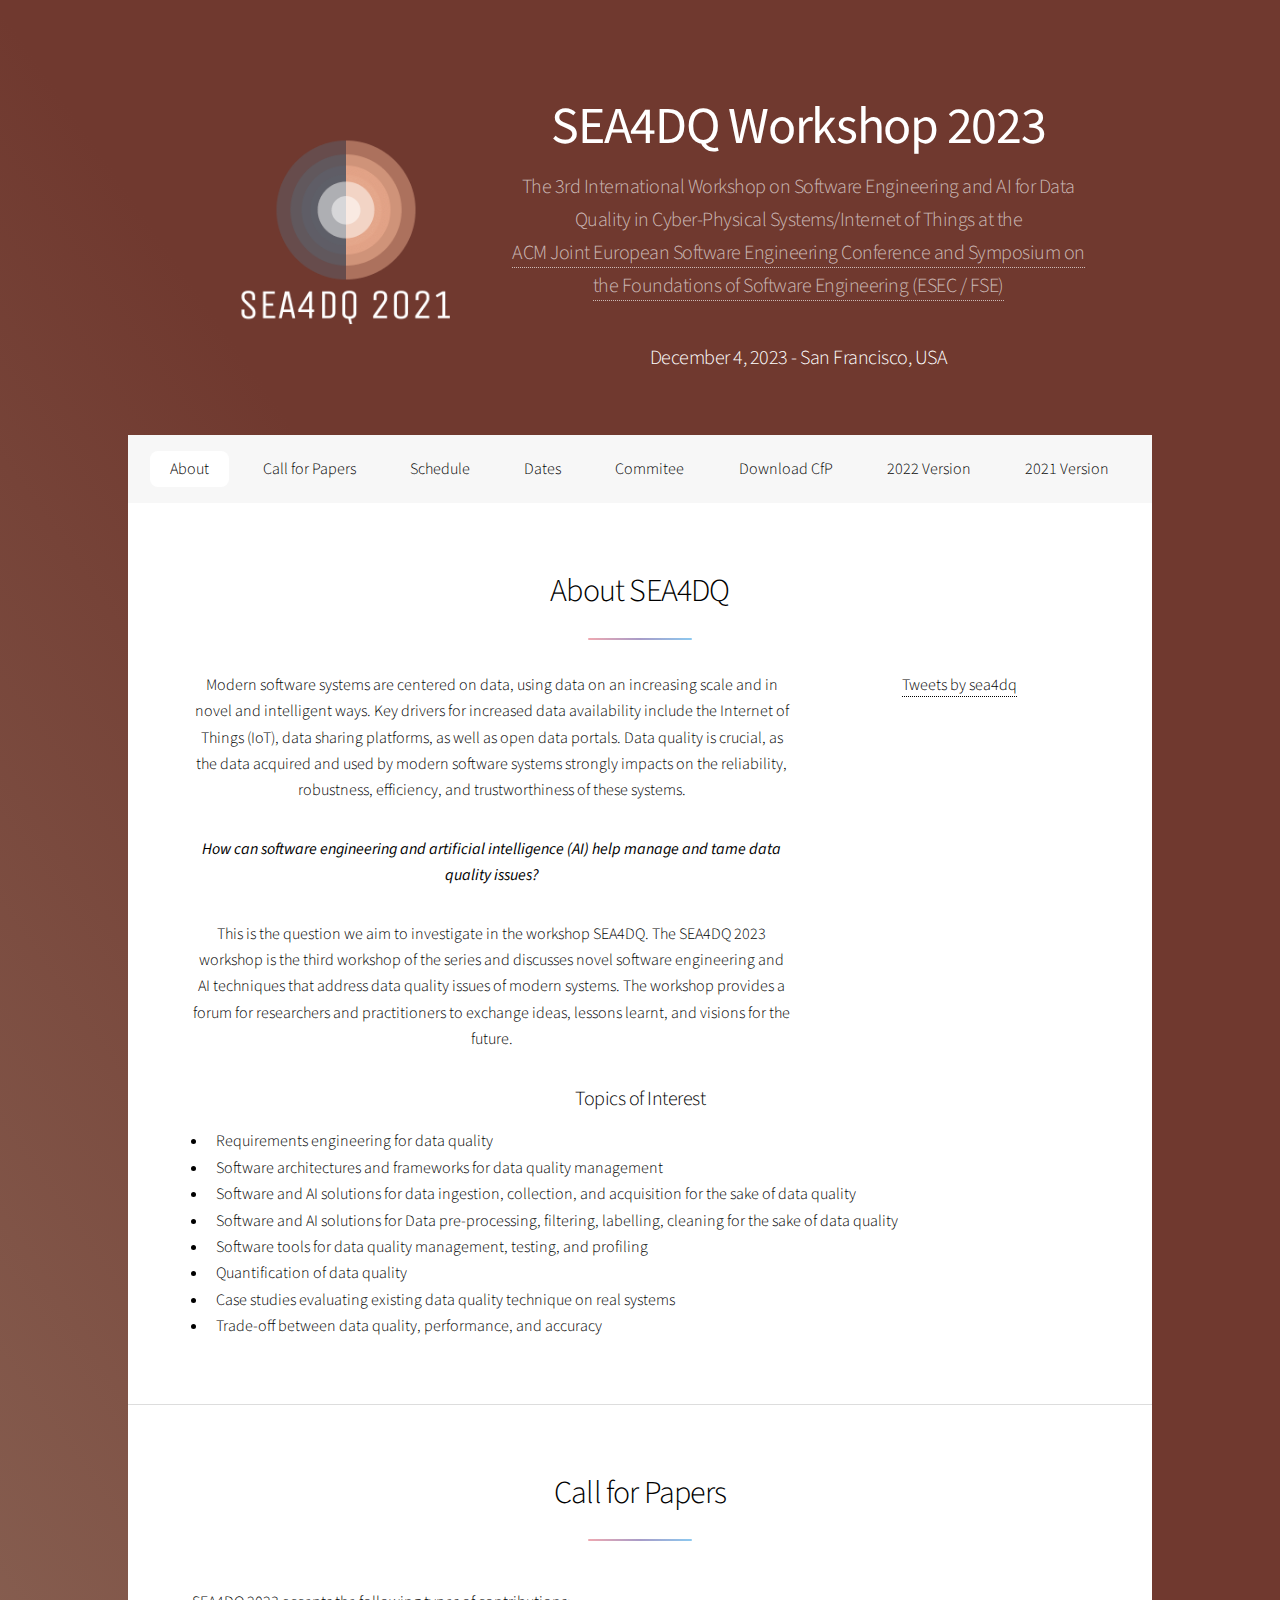
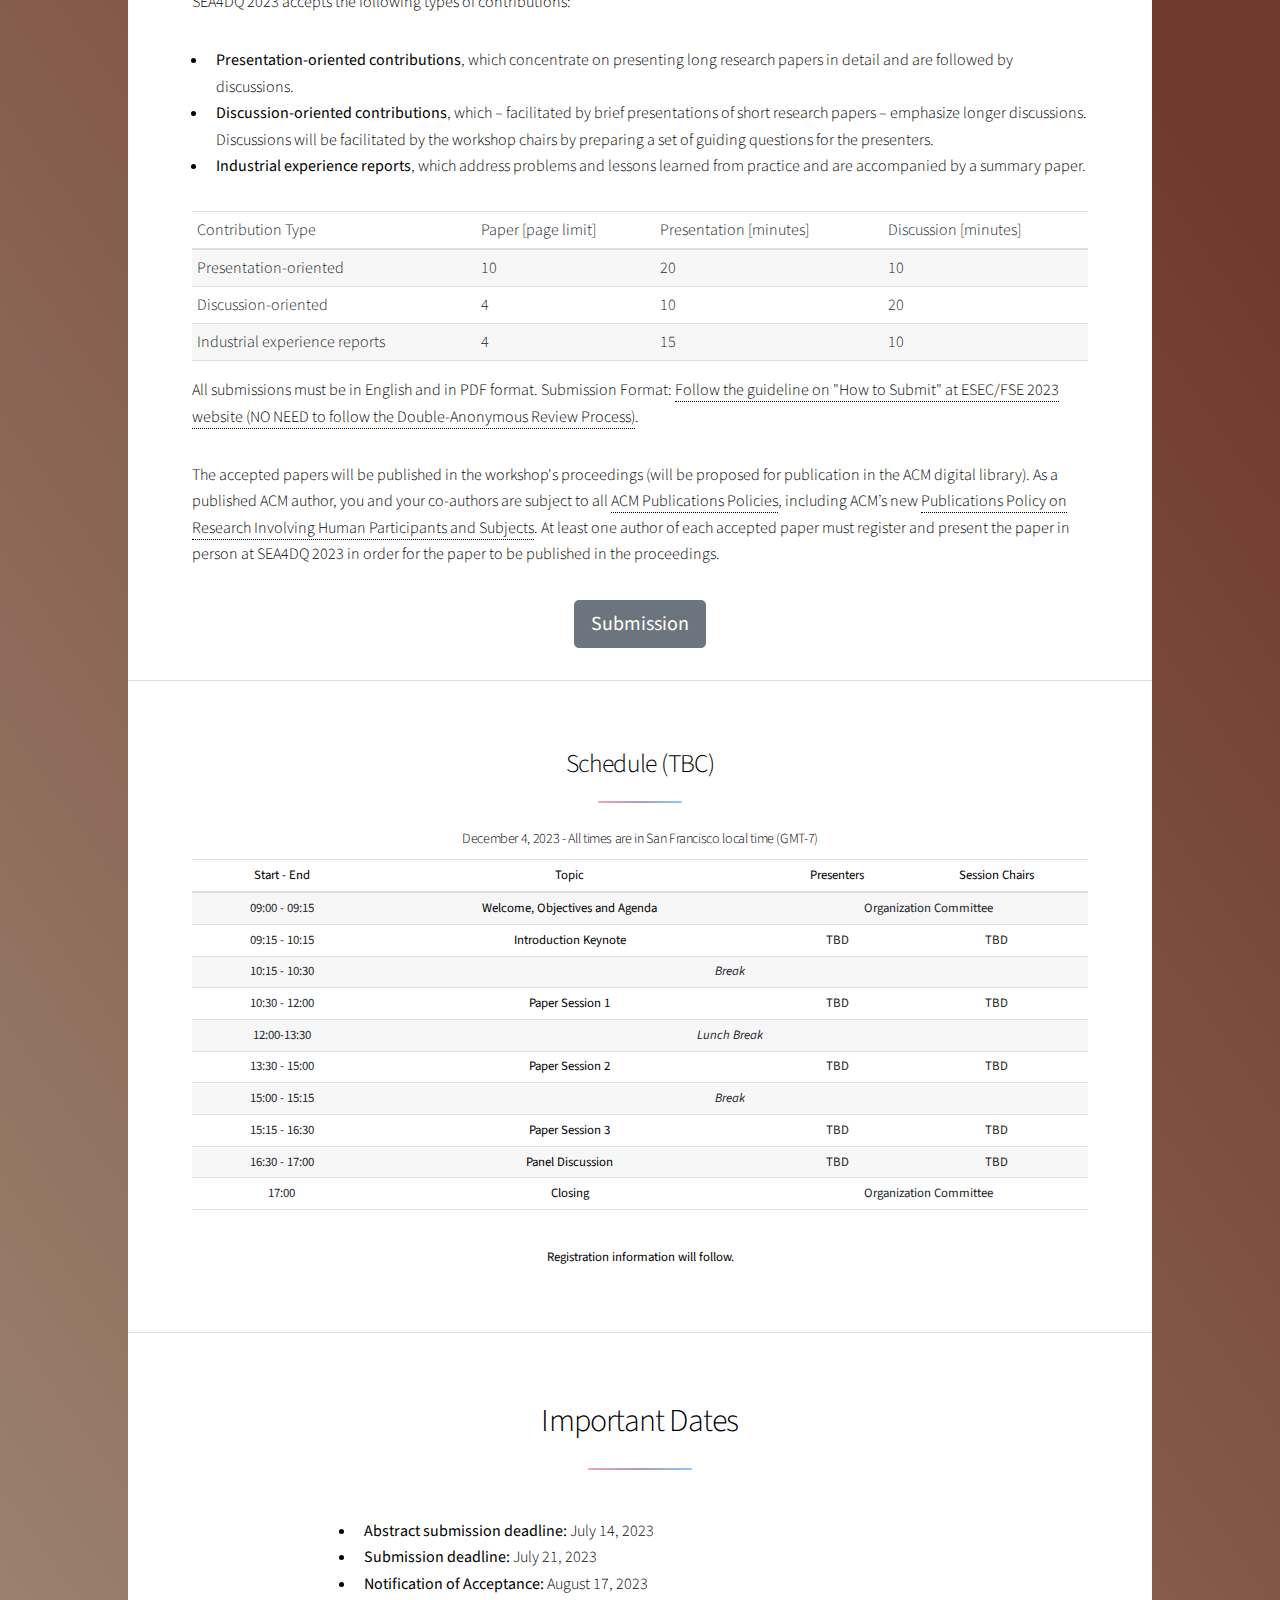
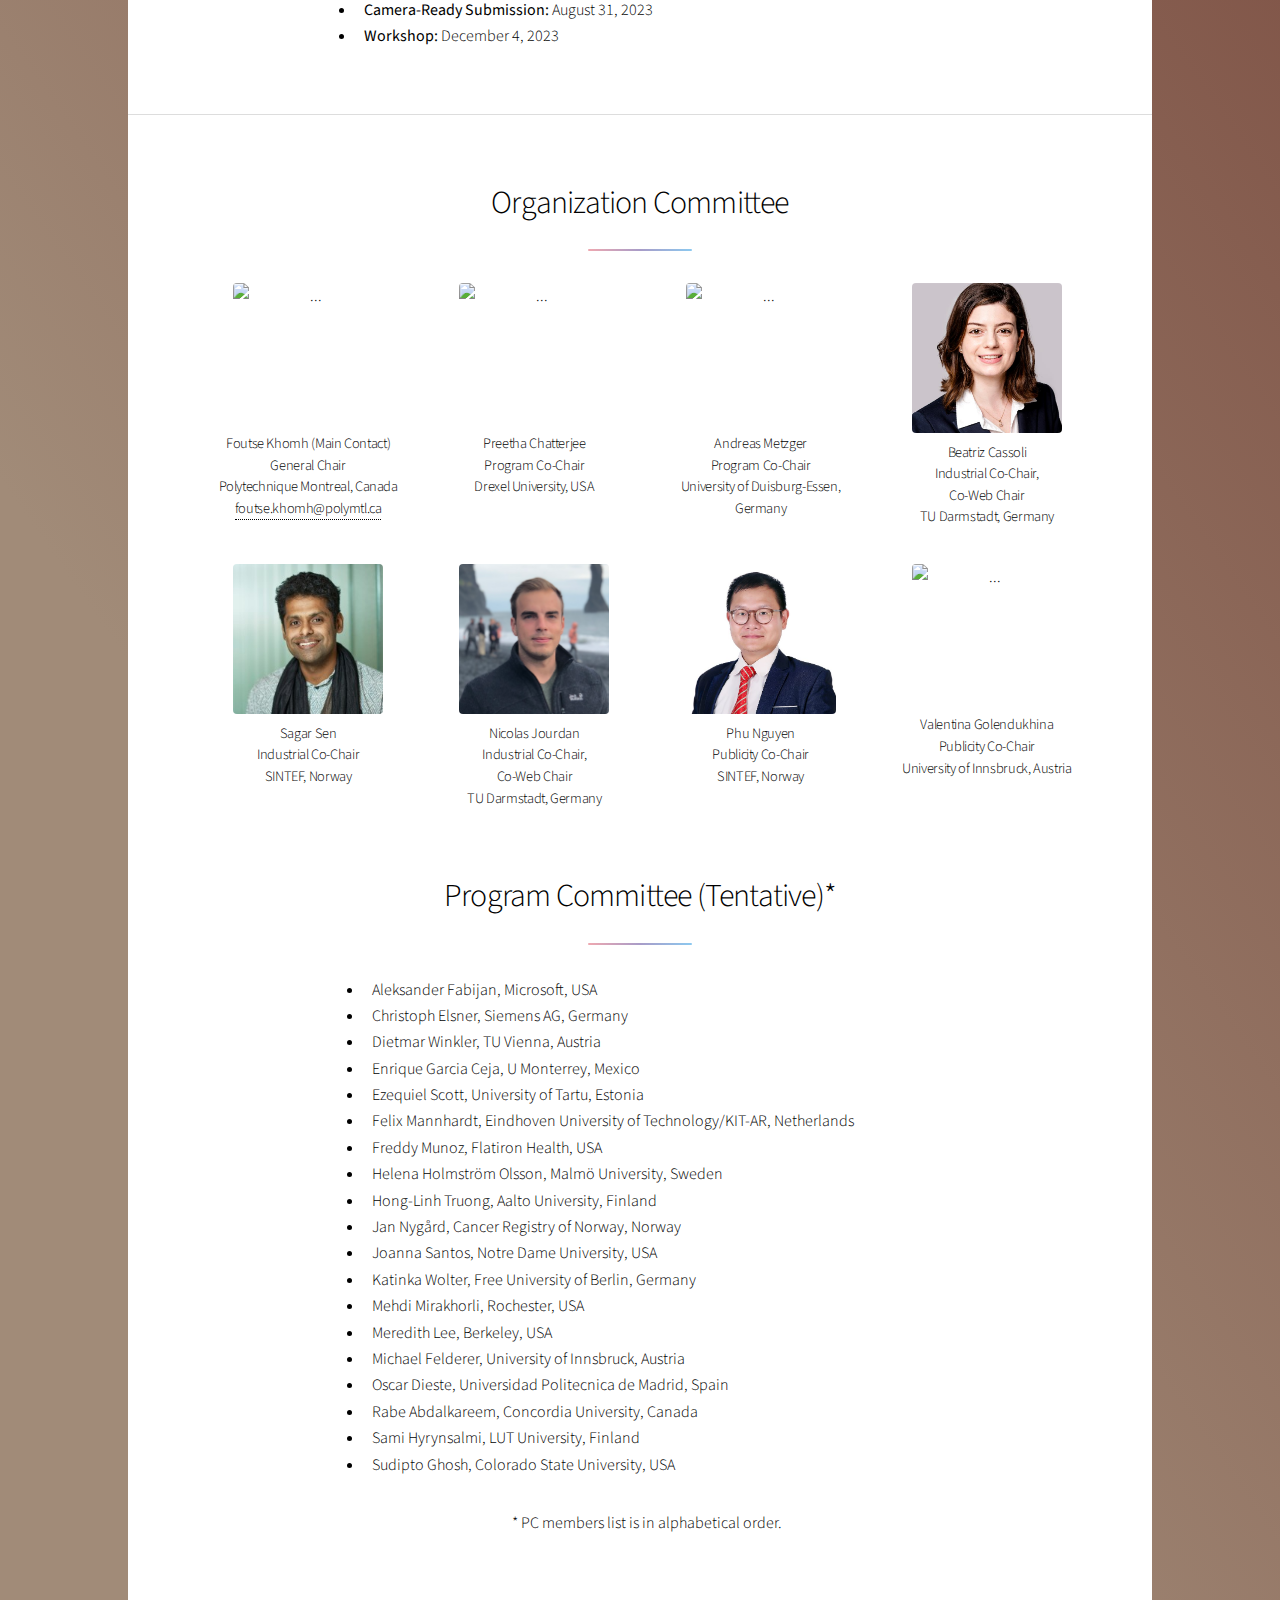
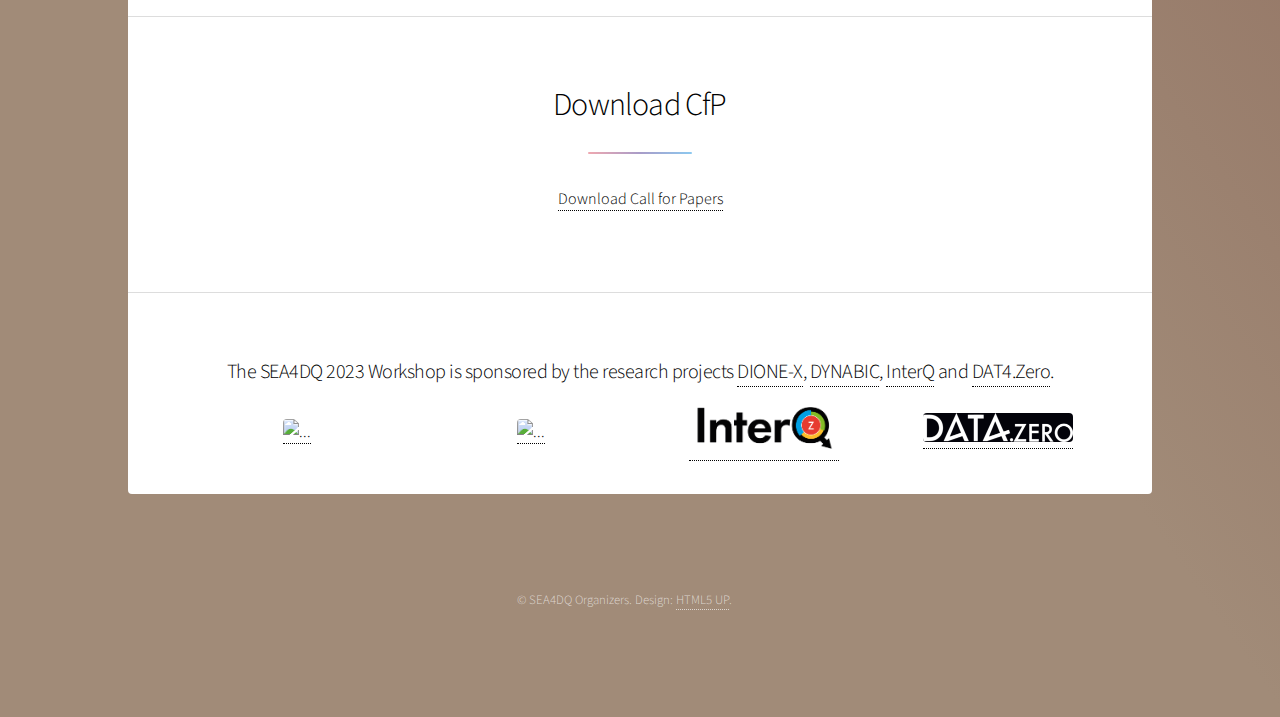
==== commit da9301ca: "Update" ====
--- a/index.html
+++ b/index.html
@@ -178,7 +178,8 @@
 					</table>
 					<p>
 						All submissions must be in English and in PDF format. Submission Format: <a target="_blank"
-							href="https://2023.esec-fse.org/track/fse-2023-how-to-submit">Follow the guideline on "How to Submit" at ESEC/FSE 2023
+							href="https://2023.esec-fse.org/track/fse-2023-how-to-submit">Follow the guideline on "How
+							to Submit" at ESEC/FSE 2023
 							website (NO NEED to follow the Double-Anonymous Review Process)</a>.
 						<!--Each submission will be reviewed by at least three members of the program committee. 
 						Submitted papers must not have been previously published and must not be under review or submission for review anywhere at the time of submission.-->
@@ -362,7 +363,7 @@
 									style="max-width: 150px; max-height:150px; min-width:150px; min-height:150px; object-fit:cover;"
 									alt="..." class="rounded">
 								<h5>Beatriz Cassoli</br>
-									Industrial Co-Chair</br>
+									Industrial Co-Chair,</br> Co-Web Chair</br>
 									TU Darmstadt, Germany
 								</h5>
 							</div>
@@ -386,7 +387,7 @@
 									style="max-width: 150px; max-height:150px; min-width:150px; min-height:150px; object-fit:cover;"
 									alt="..." alt="..." class="rounded">
 								<h5>Nicolas Jourdan</br>
-									Web Chair</br>
+									Industrial Co-Chair,</br> Co-Web Chair</br>
 									TU Darmstadt, Germany
 								</h5>
 							</div>
@@ -509,4 +510,4 @@
 
 </body>
 
-</html>
+</html>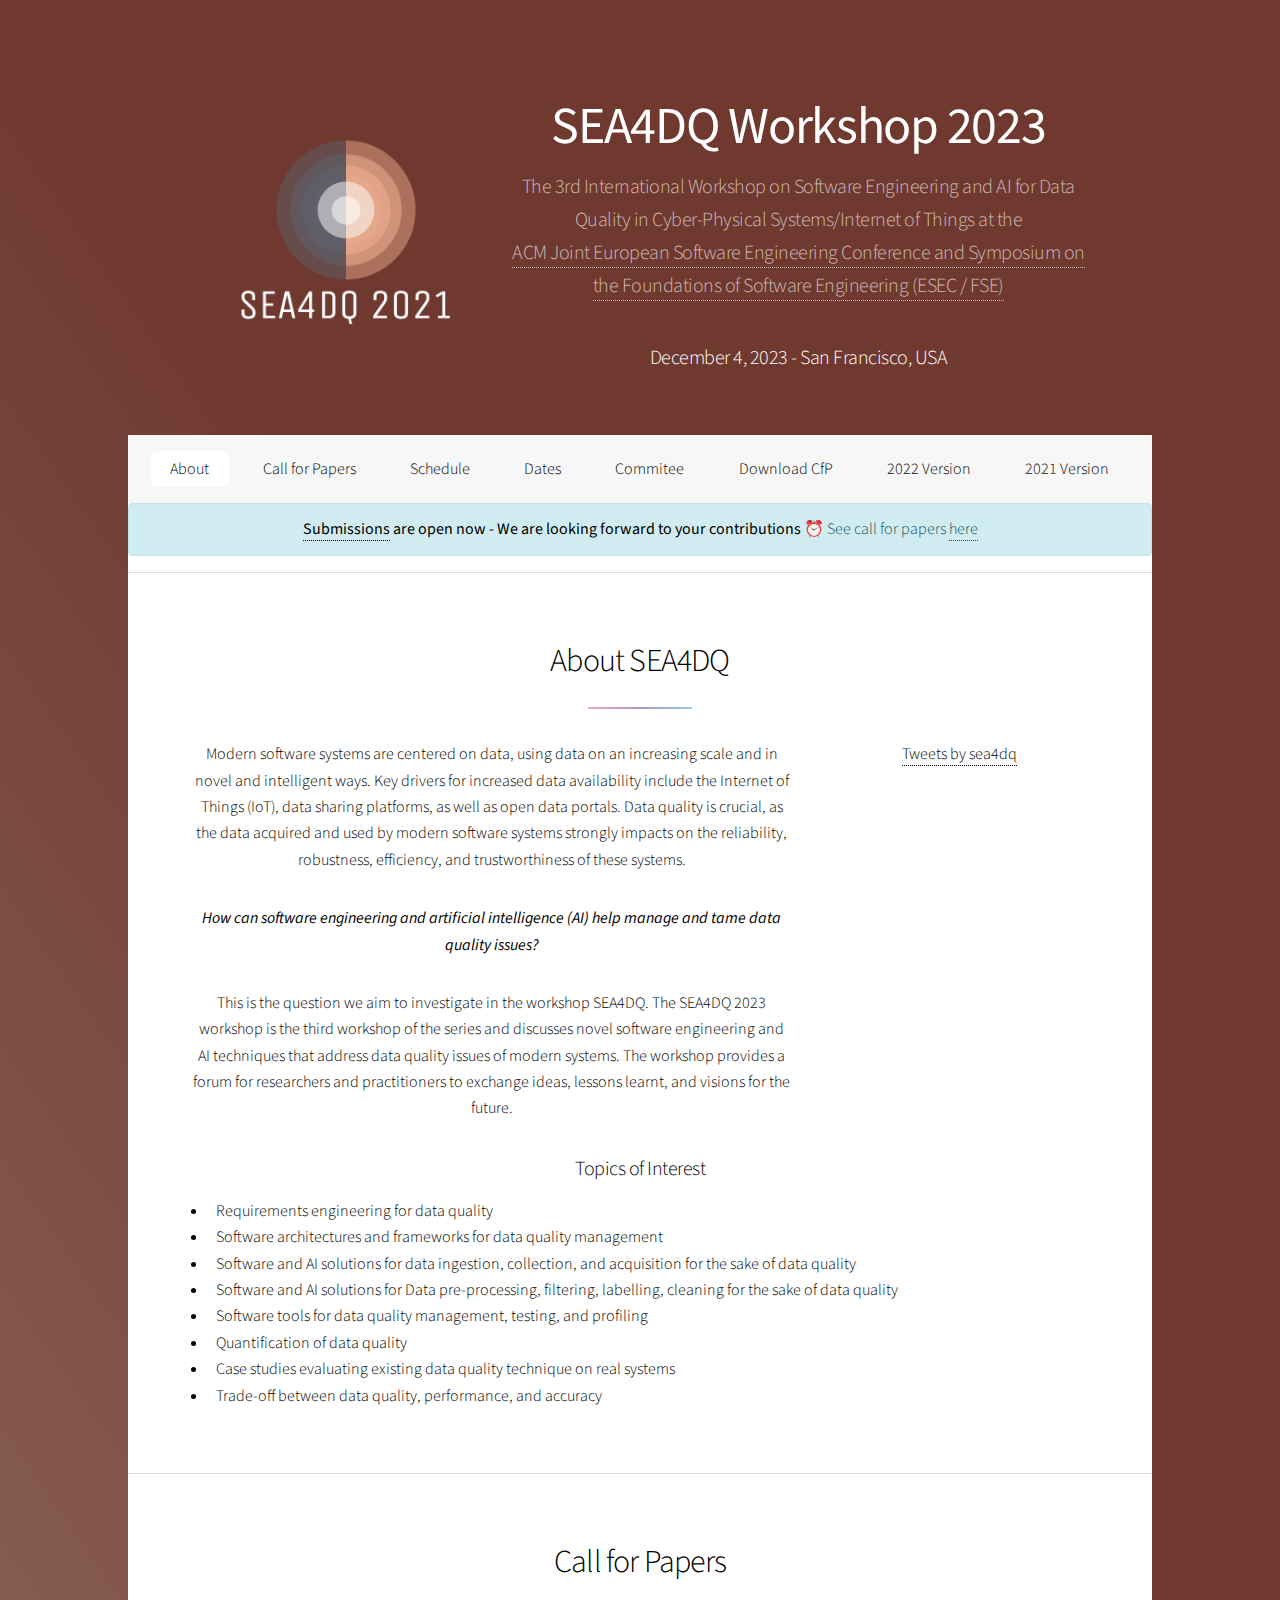
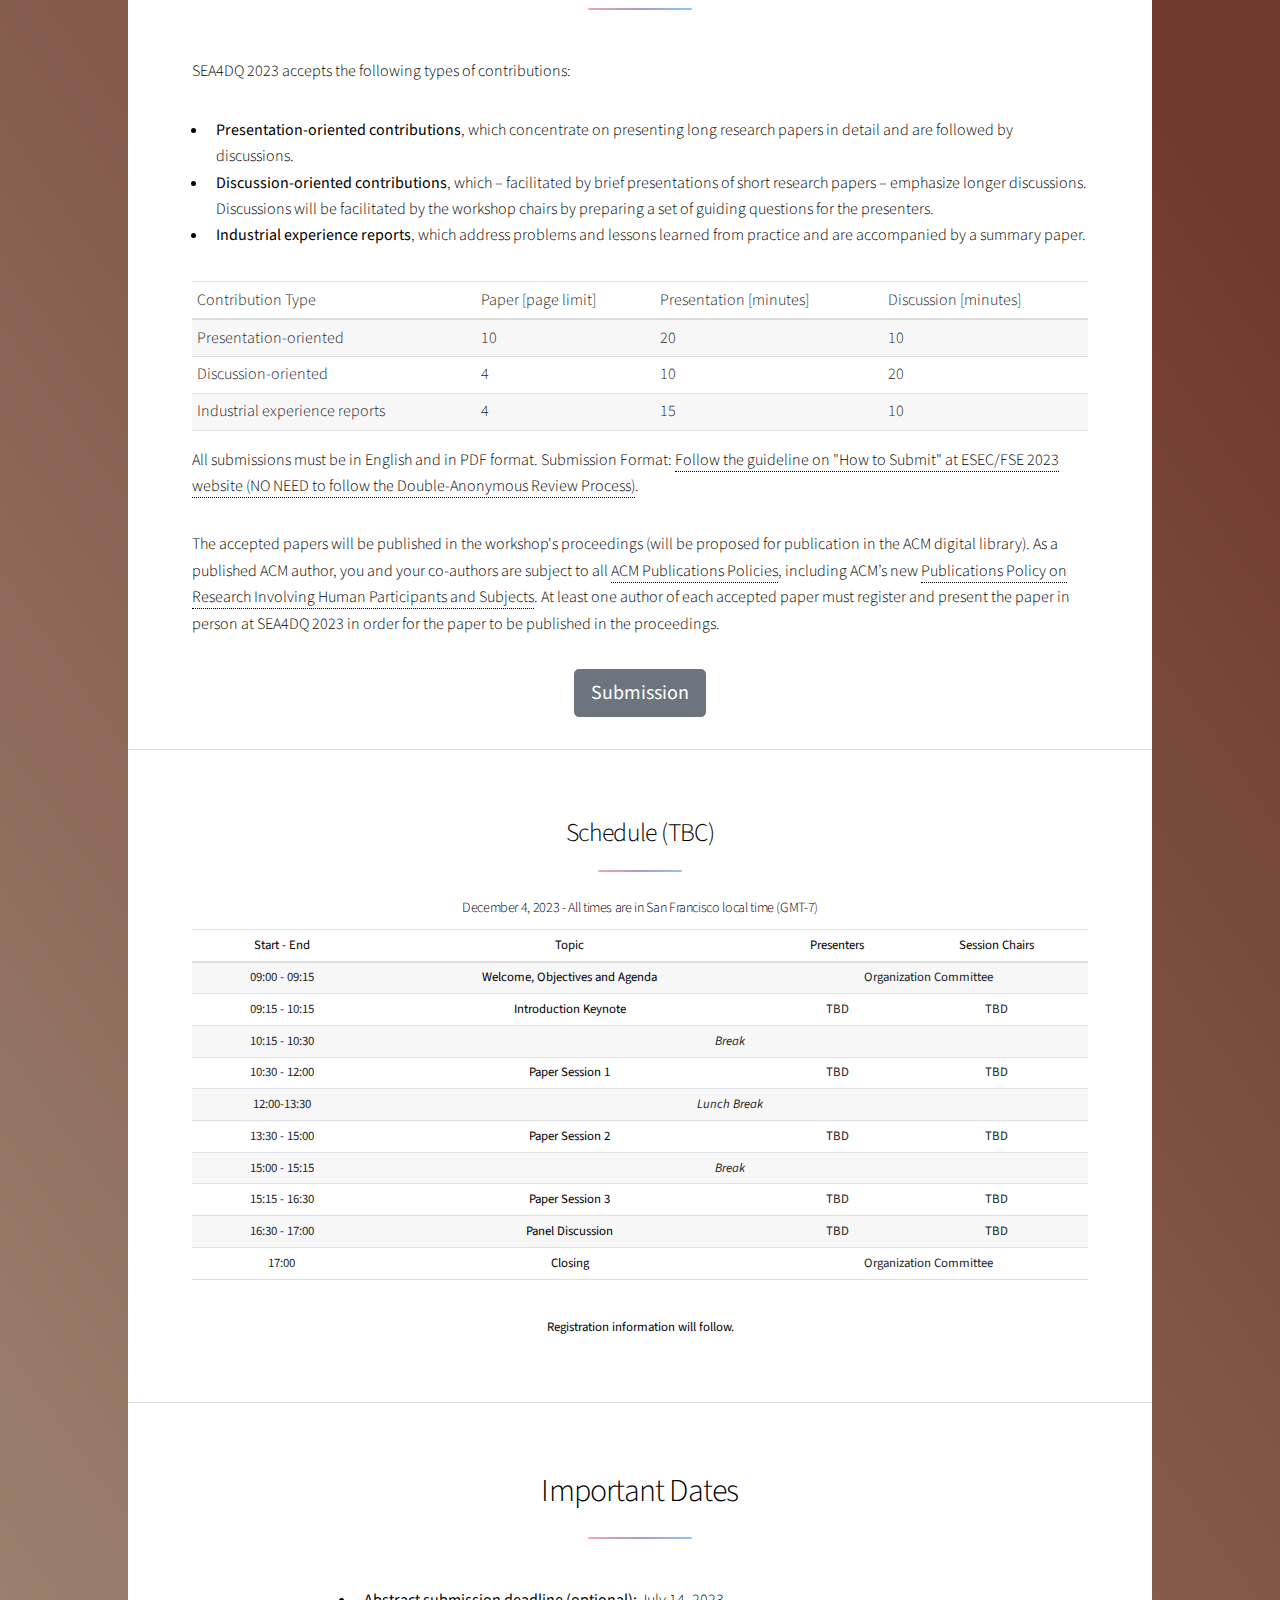
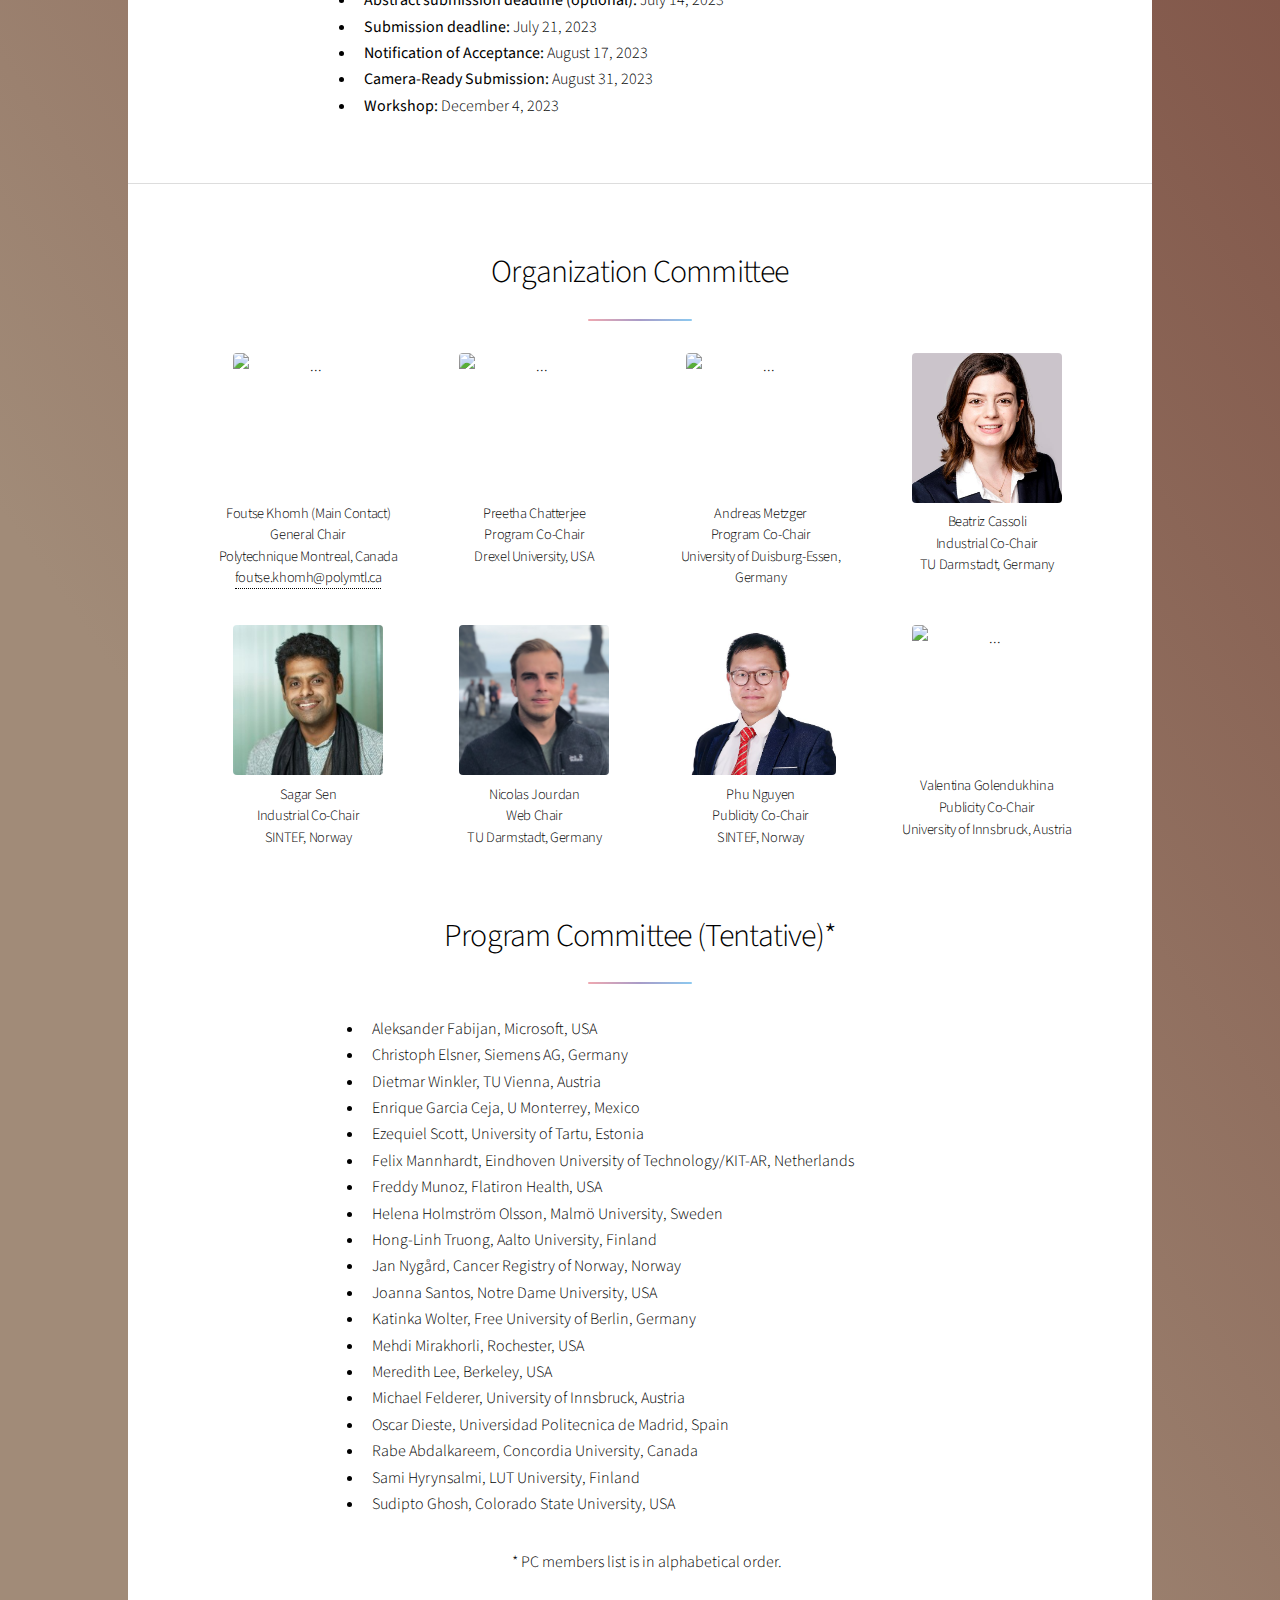
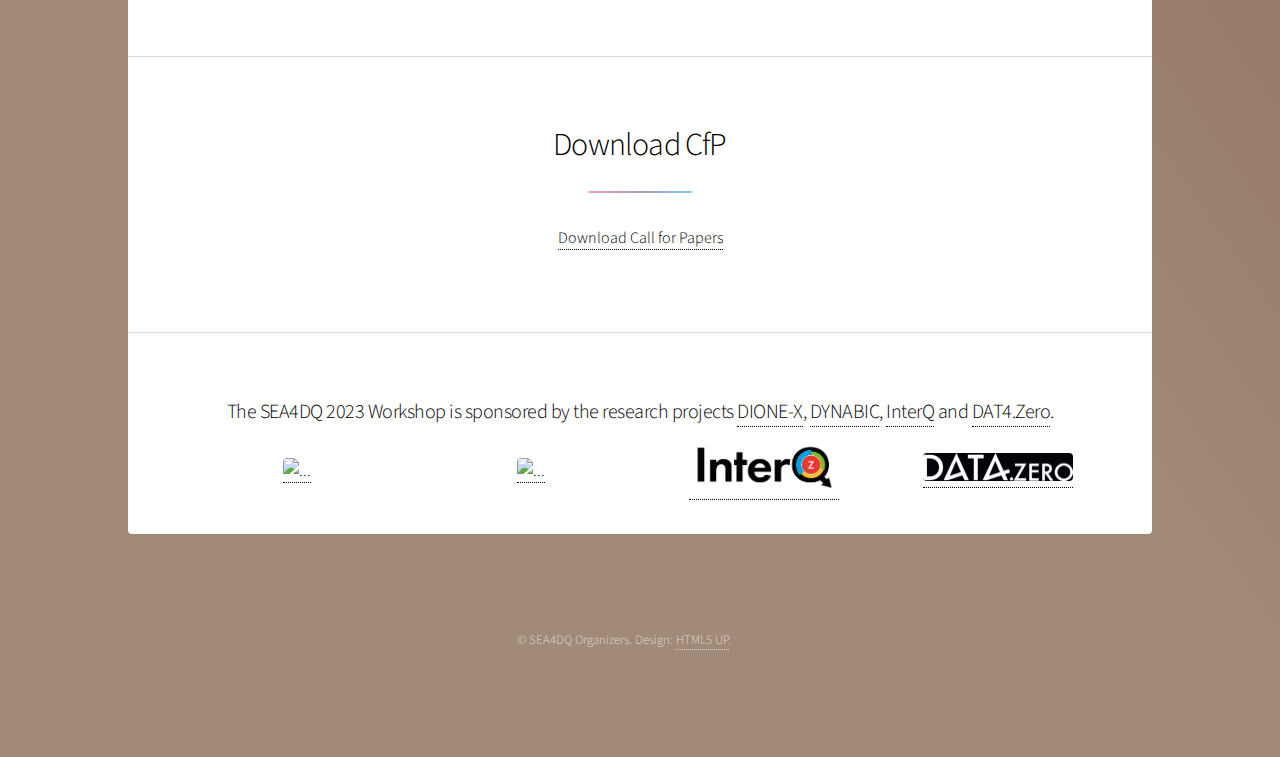
==== commit 829b26df: "Update index.html" ====
--- a/index.html
+++ b/index.html
@@ -20,6 +20,7 @@
 </head>
 
 <body class="is-preload">
+
 
 	<!-- Wrapper -->
 	<div id="wrapper">
@@ -63,6 +64,13 @@
 
 		<!-- Main -->
 		<div id="main">
+
+			<div class="alert alert-info d-block text-center" role="alert">
+				<strong><a href="https://easychair.org/cfp/sea4dq2023">Submissions</a> are open now - We are looking
+					forward to your
+					contributions &#9200;</strong> See call for papers <a
+					href="https://github.com/SEA4DQ/SEA4DQ.github.io/raw/master/sea4dq_2023_poster.pdf">here</a>
+			</div>
 
 			<!-- About -->
 			<section id="intro" class="main special">
@@ -306,7 +314,7 @@
 				</header>
 				<ul class="col-md-8 mx-auto">
 					<li>
-						<b>Abstract submission deadline:</b> July 14, 2023
+						<b>Abstract submission deadline (optional):</b> July 14, 2023
 					</li>
 					<li>
 						<b>Submission deadline:</b> July 21, 2023
@@ -363,7 +371,7 @@
 									style="max-width: 150px; max-height:150px; min-width:150px; min-height:150px; object-fit:cover;"
 									alt="..." class="rounded">
 								<h5>Beatriz Cassoli</br>
-									Industrial Co-Chair,</br> Co-Web Chair</br>
+									Industrial Co-Chair</br>
 									TU Darmstadt, Germany
 								</h5>
 							</div>
@@ -387,7 +395,7 @@
 									style="max-width: 150px; max-height:150px; min-width:150px; min-height:150px; object-fit:cover;"
 									alt="..." alt="..." class="rounded">
 								<h5>Nicolas Jourdan</br>
-									Industrial Co-Chair,</br> Co-Web Chair</br>
+									Web Chair</br>
 									TU Darmstadt, Germany
 								</h5>
 							</div>
@@ -510,4 +518,4 @@
 
 </body>
 
-</html>+</html>
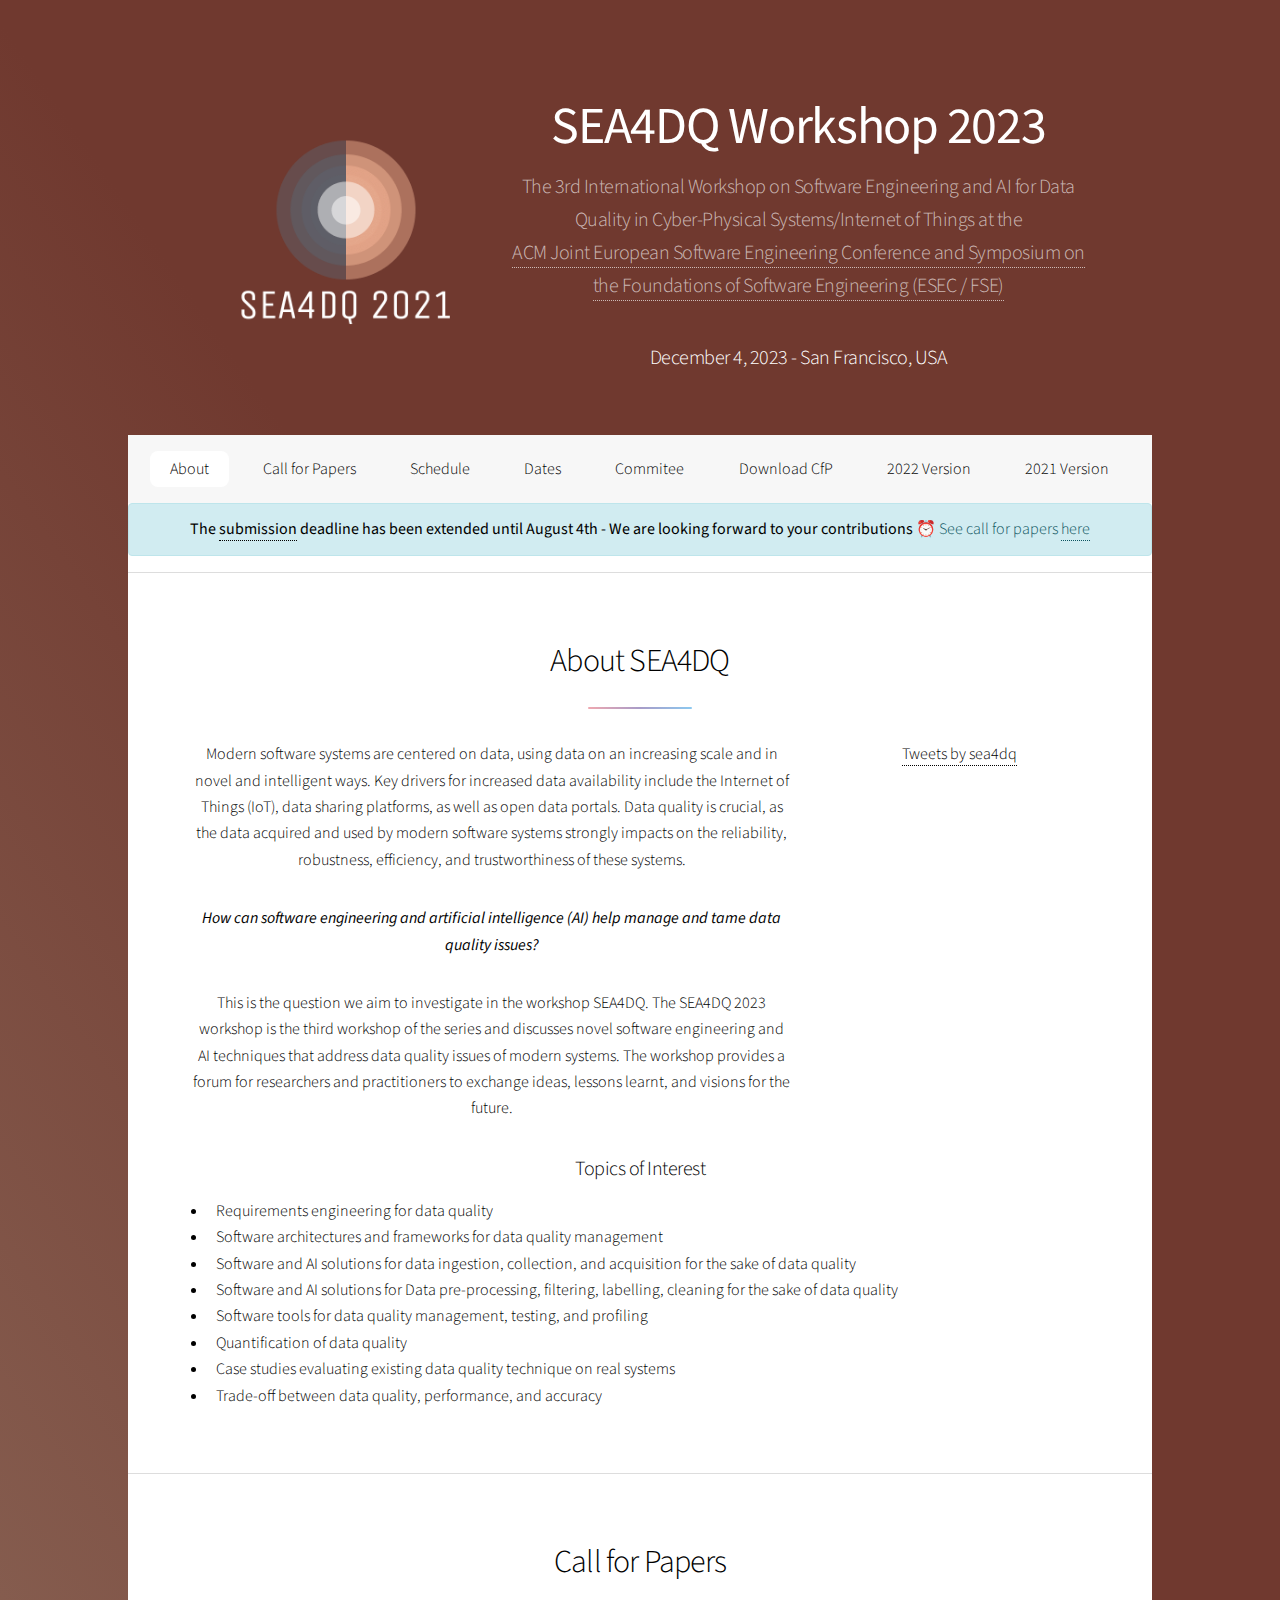
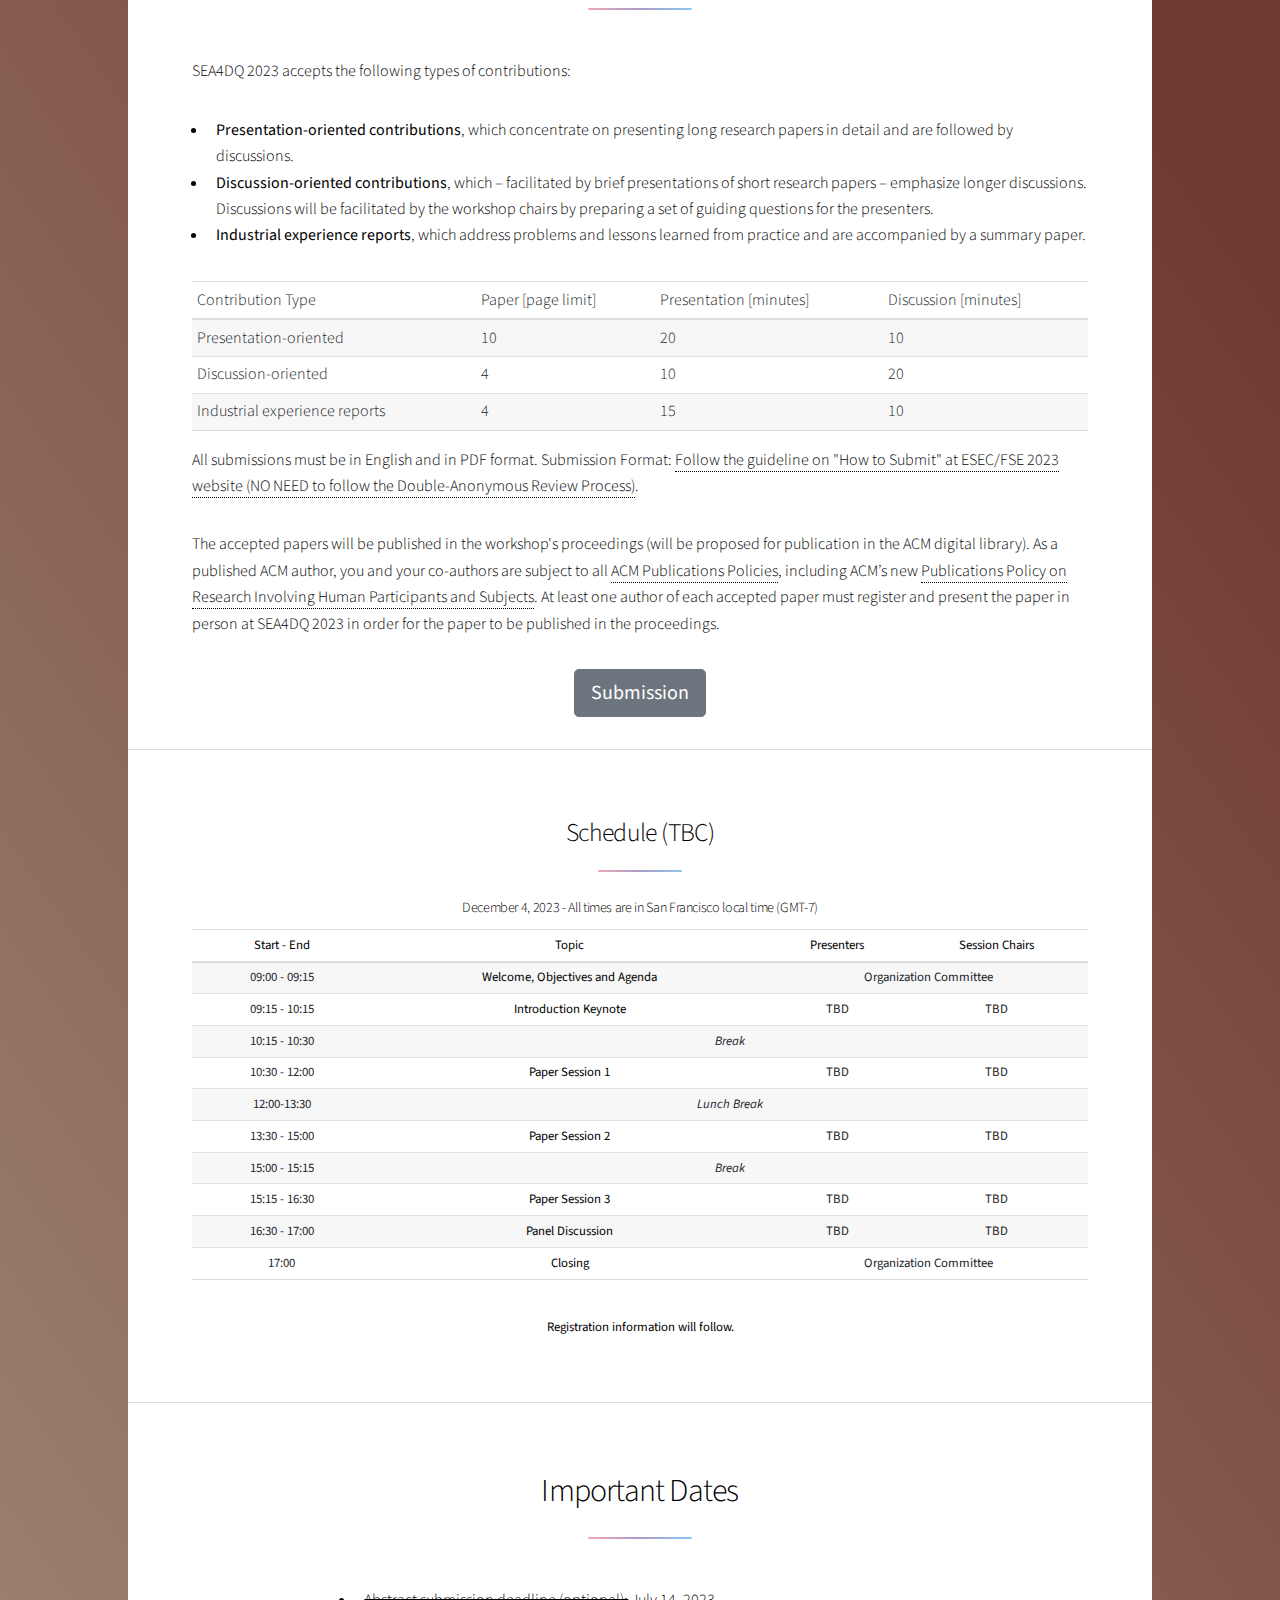
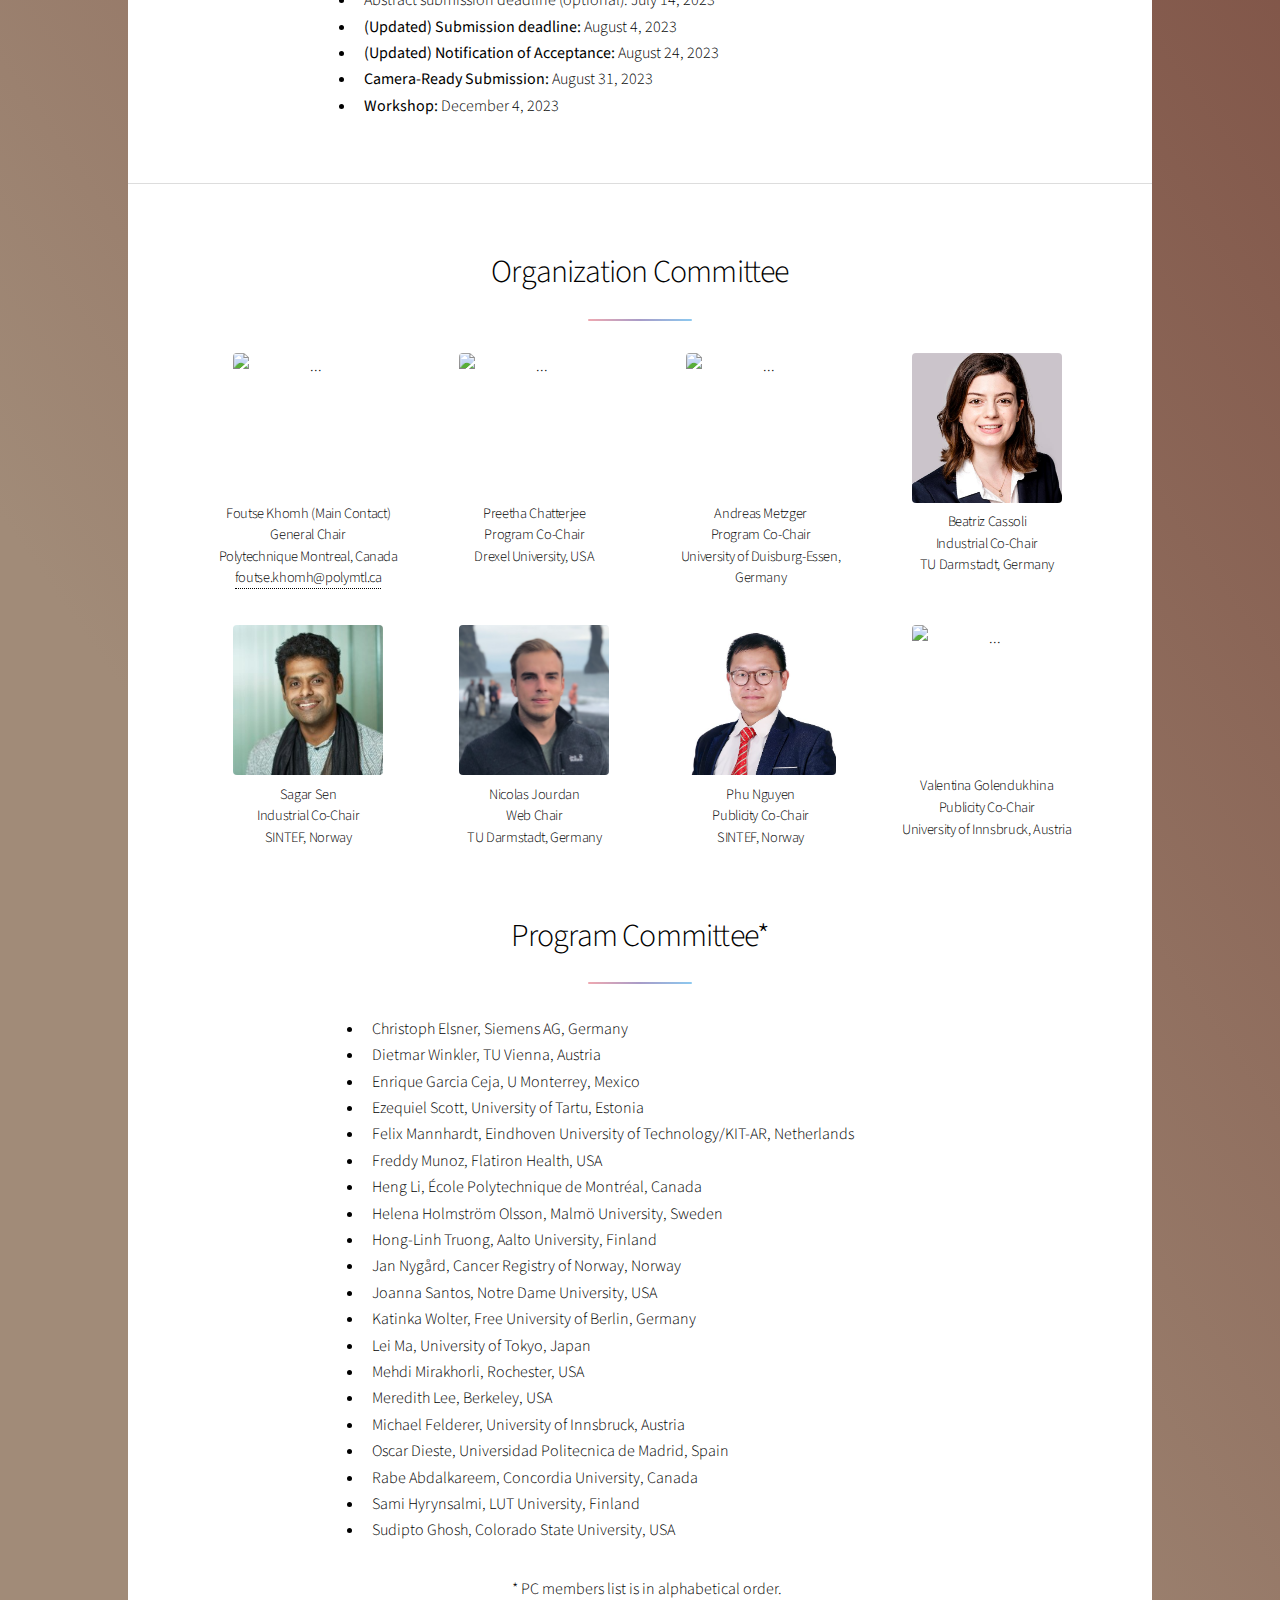
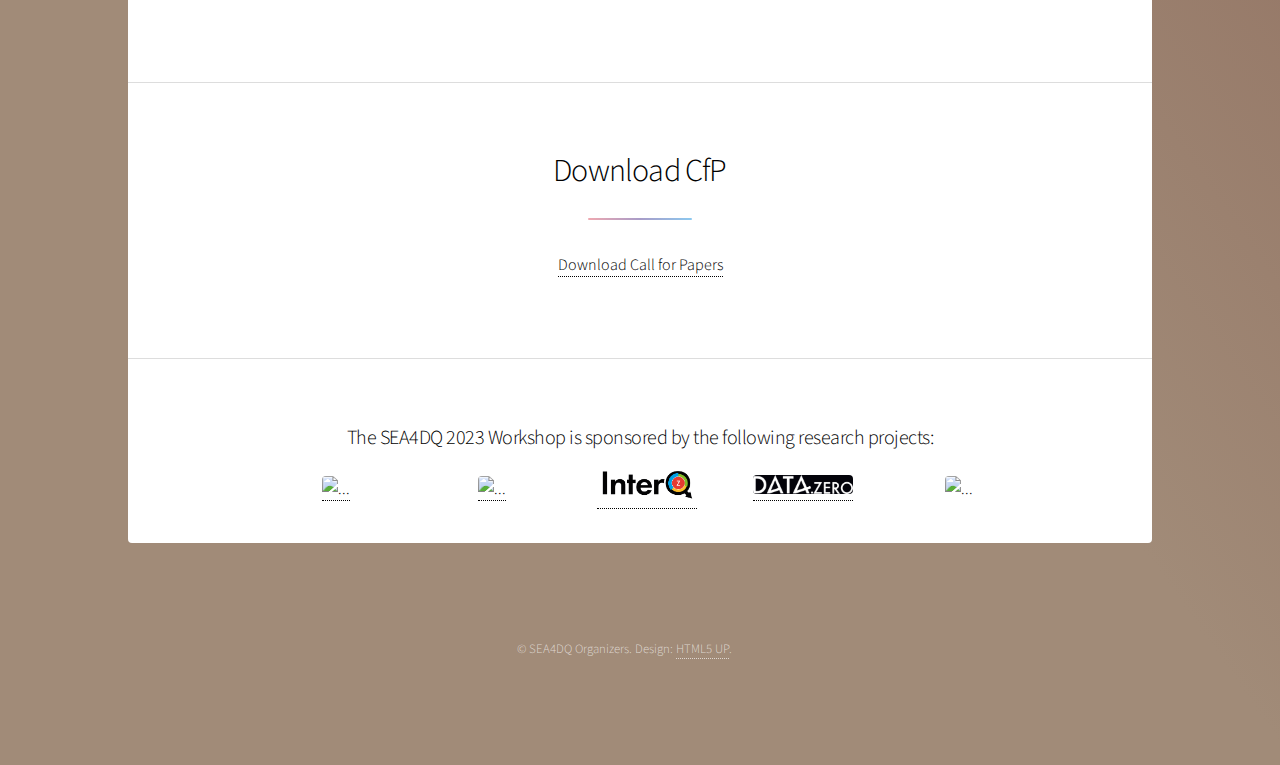
==== commit bbc9fe5e: "Update deadlines and PC" ====
--- a/index.html
+++ b/index.html
@@ -66,7 +66,8 @@
 		<div id="main">
 
 			<div class="alert alert-info d-block text-center" role="alert">
-				<strong><a href="https://easychair.org/cfp/sea4dq2023">Submissions</a> are open now - We are looking
+				<strong>The <a href="https://easychair.org/cfp/sea4dq2023">submission</a> deadline has been extended
+					until August 4th - We are looking
 					forward to your
 					contributions &#9200;</strong> See call for papers <a
 					href="https://github.com/SEA4DQ/SEA4DQ.github.io/raw/master/sea4dq_2023_poster.pdf">here</a>
@@ -314,13 +315,13 @@
 				</header>
 				<ul class="col-md-8 mx-auto">
 					<li>
-						<b>Abstract submission deadline (optional):</b> July 14, 2023
+						<s>Abstract submission deadline (optional):</s> July 14, 2023
 					</li>
 					<li>
-						<b>Submission deadline:</b> July 21, 2023
+						<b>(Updated) Submission deadline:</b> August 4, 2023
 					</li>
 					<li>
-						<b>Notification of Acceptance:</b> August 17, 2023
+						<b>(Updated) Notification of Acceptance:</b> August 24, 2023
 					</li>
 					<li>
 						<b>Camera-Ready Submission:</b> August 31, 2023
@@ -420,22 +421,23 @@
 						</div>
 					</div>
 					</br></br>
-					<h2>Program Committee (Tentative)*</h2>
+					<h2>Program Committee*</h2>
 					<div class="row">
 						<div class="col-md-8 mx-auto">
 							<ul>
-								<li>Aleksander Fabijan, Microsoft, USA</li>
 								<li>Christoph Elsner, Siemens AG, Germany</li>
 								<li>Dietmar Winkler, TU Vienna, Austria</li>
 								<li>Enrique Garcia Ceja, U Monterrey, Mexico</li>
 								<li>Ezequiel Scott, University of Tartu, Estonia</li>
 								<li>Felix Mannhardt, Eindhoven University of Technology/KIT-AR, Netherlands</li>
 								<li>Freddy Munoz, Flatiron Health, USA</li>
+								<li>Heng Li, École Polytechnique de Montréal, Canada</li>
 								<li>Helena Holmström Olsson, Malmö University, Sweden</li>
 								<li>Hong-Linh Truong, Aalto University, Finland</li>
 								<li>Jan Nygård, Cancer Registry of Norway, Norway</li>
 								<li>Joanna Santos, Notre Dame University, USA</li>
 								<li>Katinka Wolter, Free University of Berlin, Germany</li>
+								<li>Lei Ma, University of Tokyo, Japan</li>
 								<li>Mehdi Mirakhorli, Rochester, USA</li>
 								<li>Meredith Lee, Berkeley, USA</li>
 								<li>Michael Felderer, University of Innsbruck, Austria</li>
@@ -462,32 +464,33 @@
 
 
 			<section id="sponsoring" class="main special">
-				<h3>The SEA4DQ 2023 Workshop is sponsored by the research projects <a href="https://dione-x.de/en/"
-						target="_blank" rel="noopener noreferrer">DIONE-X</a>, <a href="https://dynabic.eu/"
-						target="_blank" rel="noopener noreferrer">DYNABIC</a>, <a href="https://interq-project.eu/"
-						target="_blank" rel="noopener noreferrer">InterQ</a>
-					and <a href="https://dat4zero.eu/" target="_blank" rel="noopener noreferrer">DAT4.Zero</a>.</h3>
+				<h3>The SEA4DQ 2023 Workshop is sponsored by the following research projects:
+				</h3>
 				<div class="row">
-					<div class="col-md-3 justify-content-center align-self-center">
+					<div class="col-md-1"></div>
+					<div class="col-md-2 justify-content-center align-self-center">
 						<a href="https://dione-x.de/en/" target="_blank" rel="noopener noreferrer">
-							<img src="./images/dione-x.svg" style="max-width: 150px; " alt="..." class="rounded">
+							<img src="./images/dione-x.svg" style="max-width: 100px; " alt="..." class="rounded">
 						</a>
 					</div>
-					<div class="col-md-3 justify-content-center align-self-center">
+					<div class="col-md-2 col-md-offset-1 justify-content-center align-self-center">
 						<a href="https://dynabic.eu/" target="_blank" rel="noopener noreferrer">
 							<img src="./images/dynabic.png" style="max-width: 100px; " alt="..." class="rounded">
 						</a>
 					</div>
-					<div class="col-md-3 justify-content-center align-self-center">
+					<div class="col-md-2 col-md-offset-1 justify-content-center align-self-center">
 						<a href="https://interq-project.eu/" target="_blank" rel="noopener noreferrer">
-							<img src="./images/interq-logo.png" style="max-width: 150px; " alt="..." class="rounded">
+							<img src="./images/interq-logo.png" style="max-width: 100px; " alt="..." class="rounded">
 						</a>
 					</div>
-					<div class="col-md-3 justify-content-center align-self-center">
+					<div class="col-md-2 col-md-offset-1 justify-content-center align-self-center">
 						<a href="https://dat4zero.eu/" target="_blank" rel="noopener noreferrer">
-							<img src="./images/data4zero-logo.png" style="max-width: 150px;background-color:#03030a;"
+							<img src="./images/data4zero-logo.png" style="max-width: 100px;background-color:#03030a;"
 								alt="..." class="rounded">
 						</a>
+					</div>
+					<div class="col-md-2 col-md-offset-1 justify-content-center align-self-center">
+						<img src="./images/endiqm.png" style="max-width: 100px;" alt="..." class="rounded">
 					</div>
 				</div>
 			</section>
@@ -518,4 +521,4 @@
 
 </body>
 
-</html>
+</html>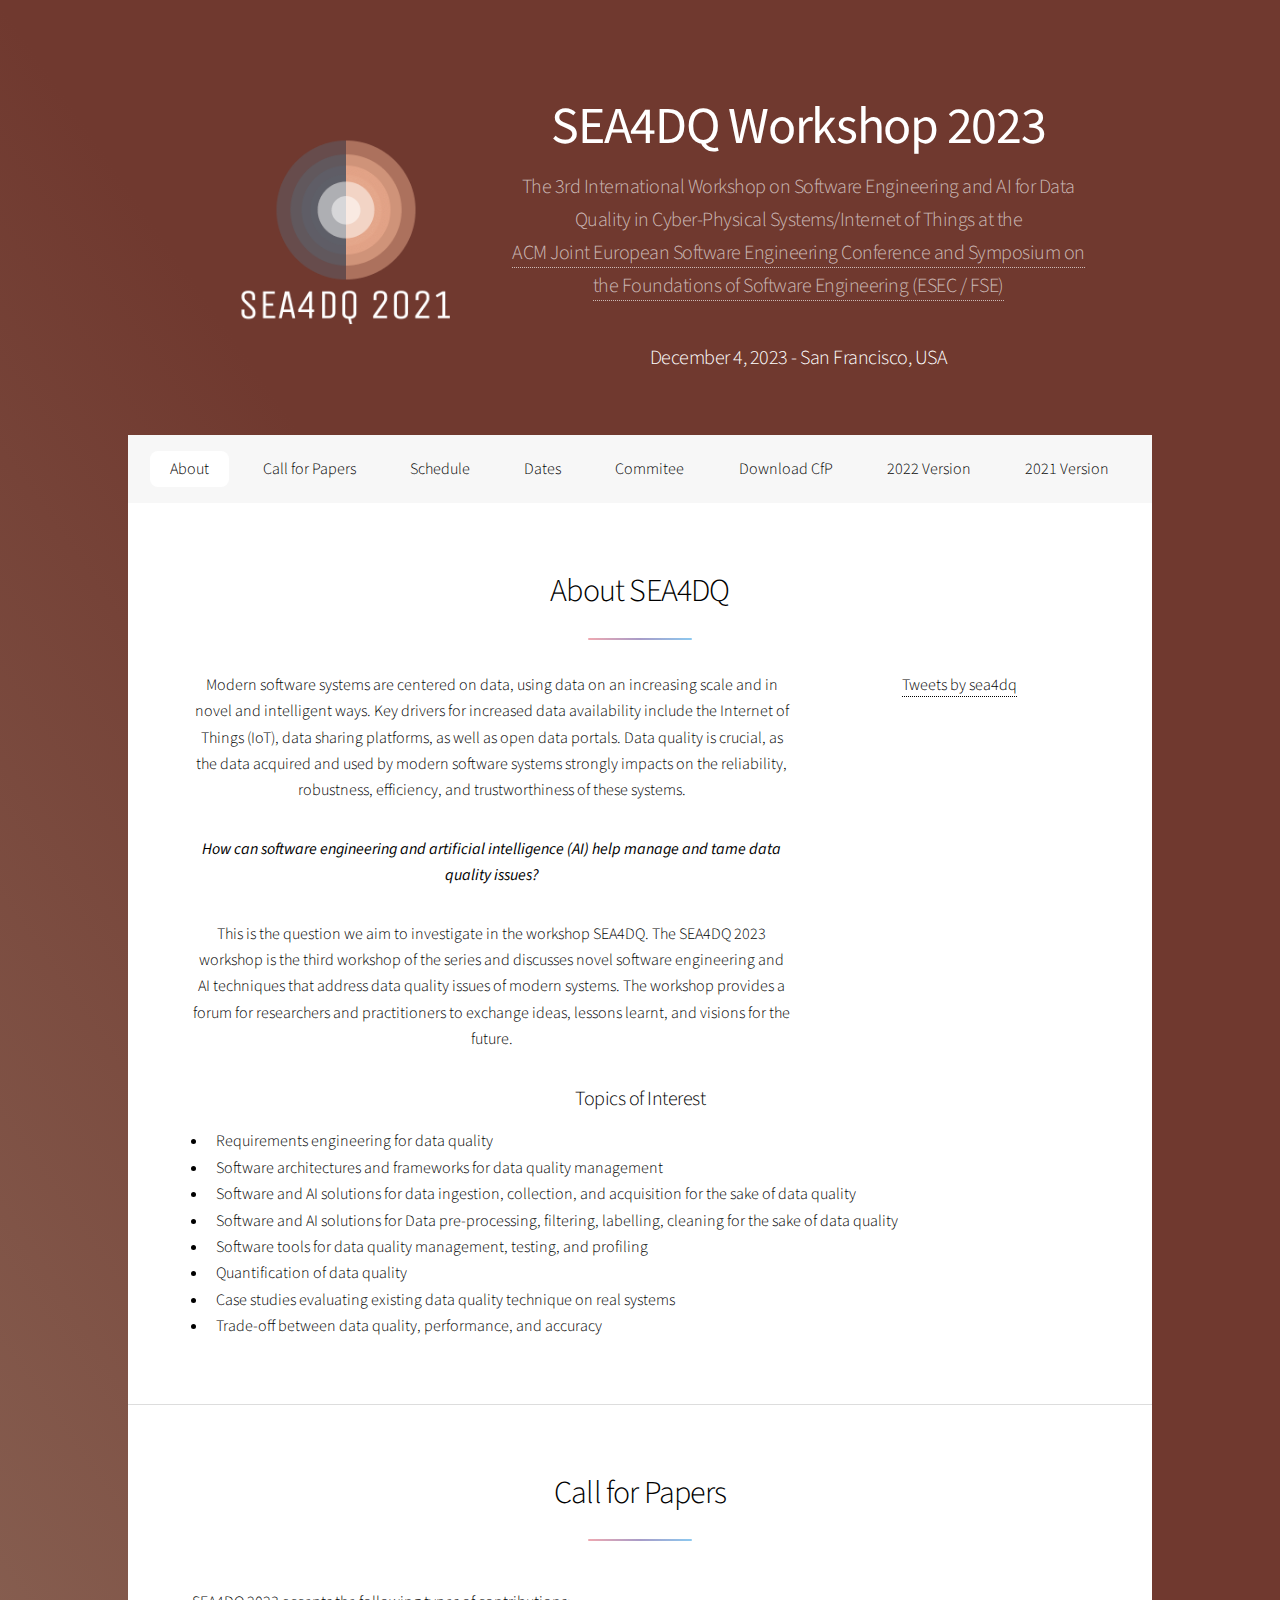
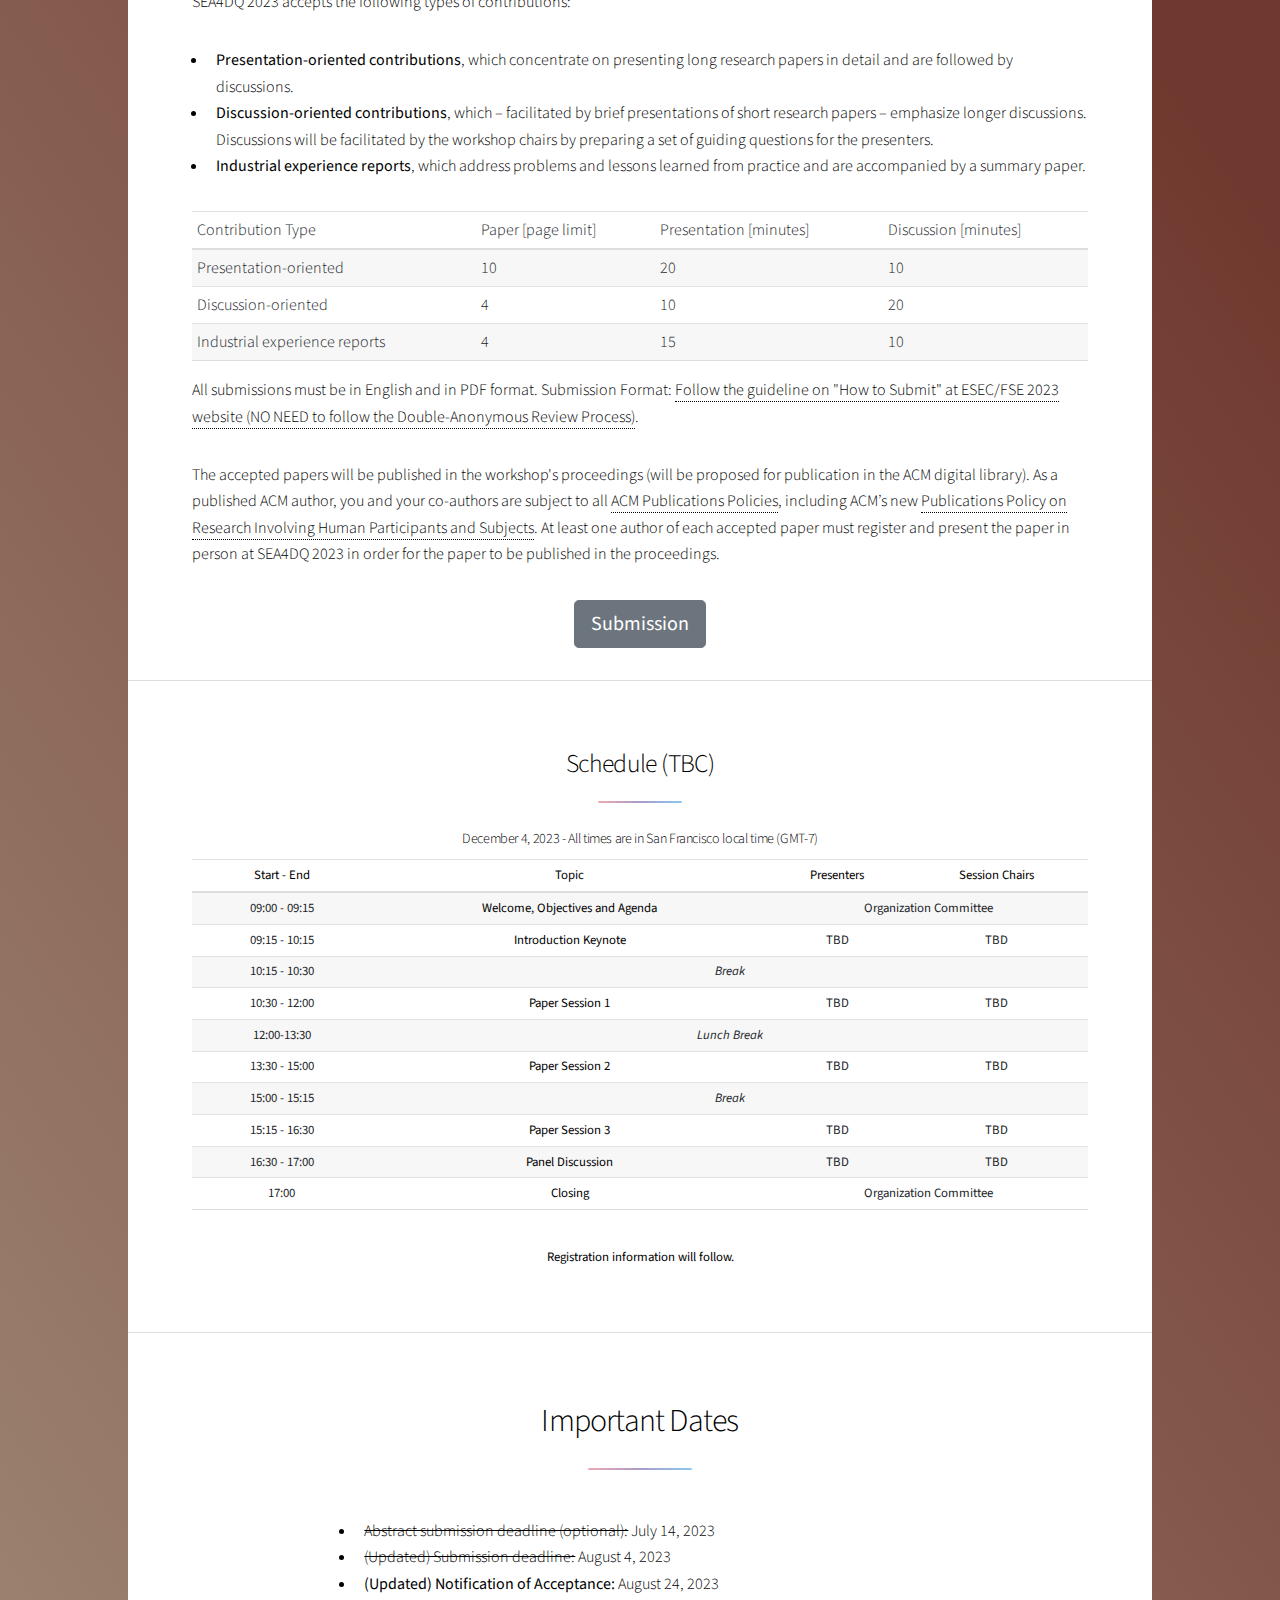
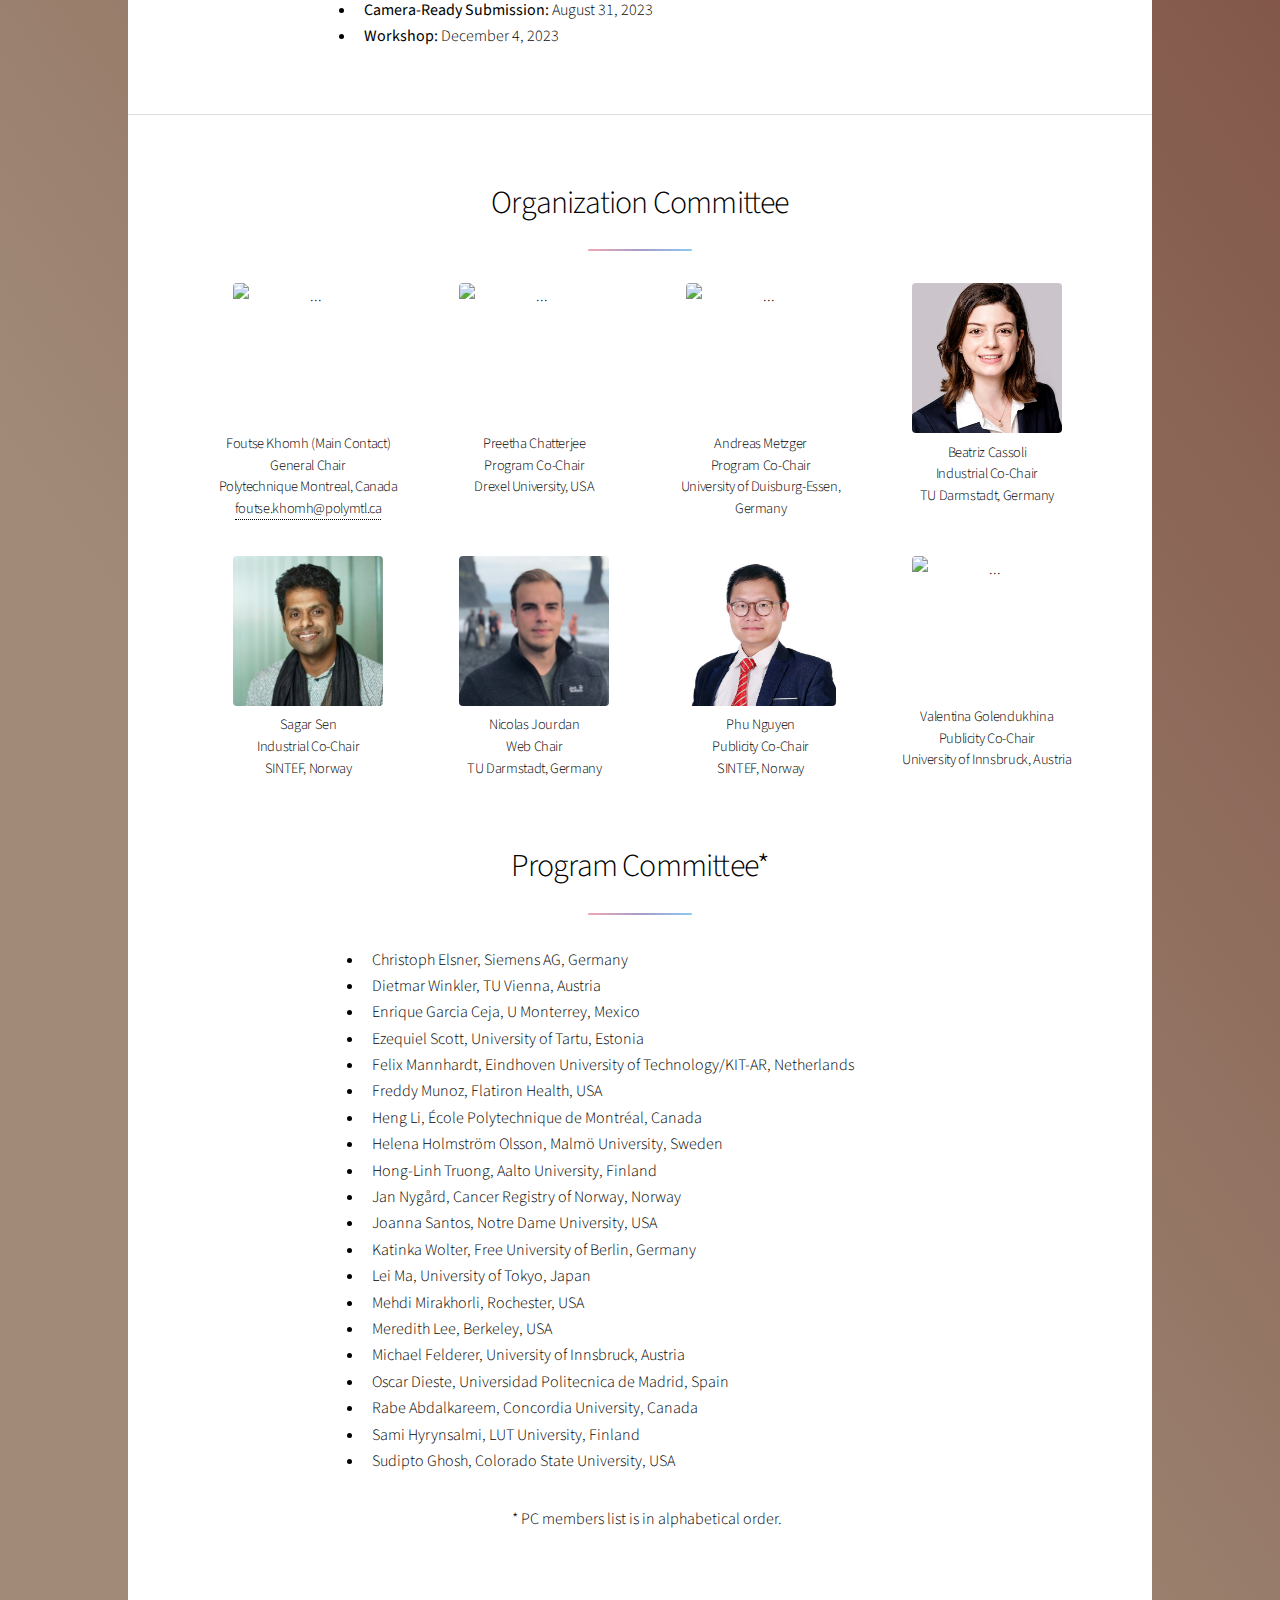
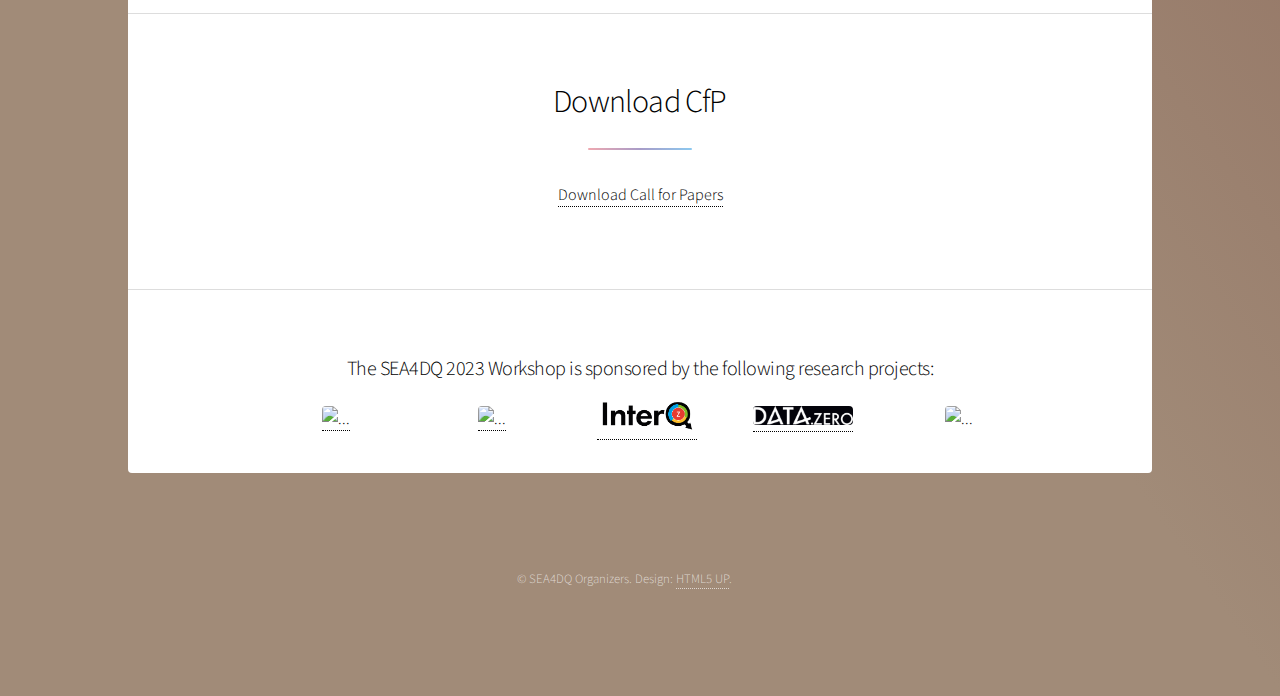
==== commit 05ef8c5e: "Update index.html" ====
--- a/index.html
+++ b/index.html
@@ -64,14 +64,6 @@
 
 		<!-- Main -->
 		<div id="main">
-
-			<div class="alert alert-info d-block text-center" role="alert">
-				<strong>The <a href="https://easychair.org/cfp/sea4dq2023">submission</a> deadline has been extended
-					until August 4th - We are looking
-					forward to your
-					contributions &#9200;</strong> See call for papers <a
-					href="https://github.com/SEA4DQ/SEA4DQ.github.io/raw/master/sea4dq_2023_poster.pdf">here</a>
-			</div>
 
 			<!-- About -->
 			<section id="intro" class="main special">
@@ -318,7 +310,7 @@
 						<s>Abstract submission deadline (optional):</s> July 14, 2023
 					</li>
 					<li>
-						<b>(Updated) Submission deadline:</b> August 4, 2023
+						<s>(Updated) Submission deadline:</s> August 4, 2023
 					</li>
 					<li>
 						<b>(Updated) Notification of Acceptance:</b> August 24, 2023
@@ -521,4 +513,4 @@
 
 </body>
 
-</html>+</html>
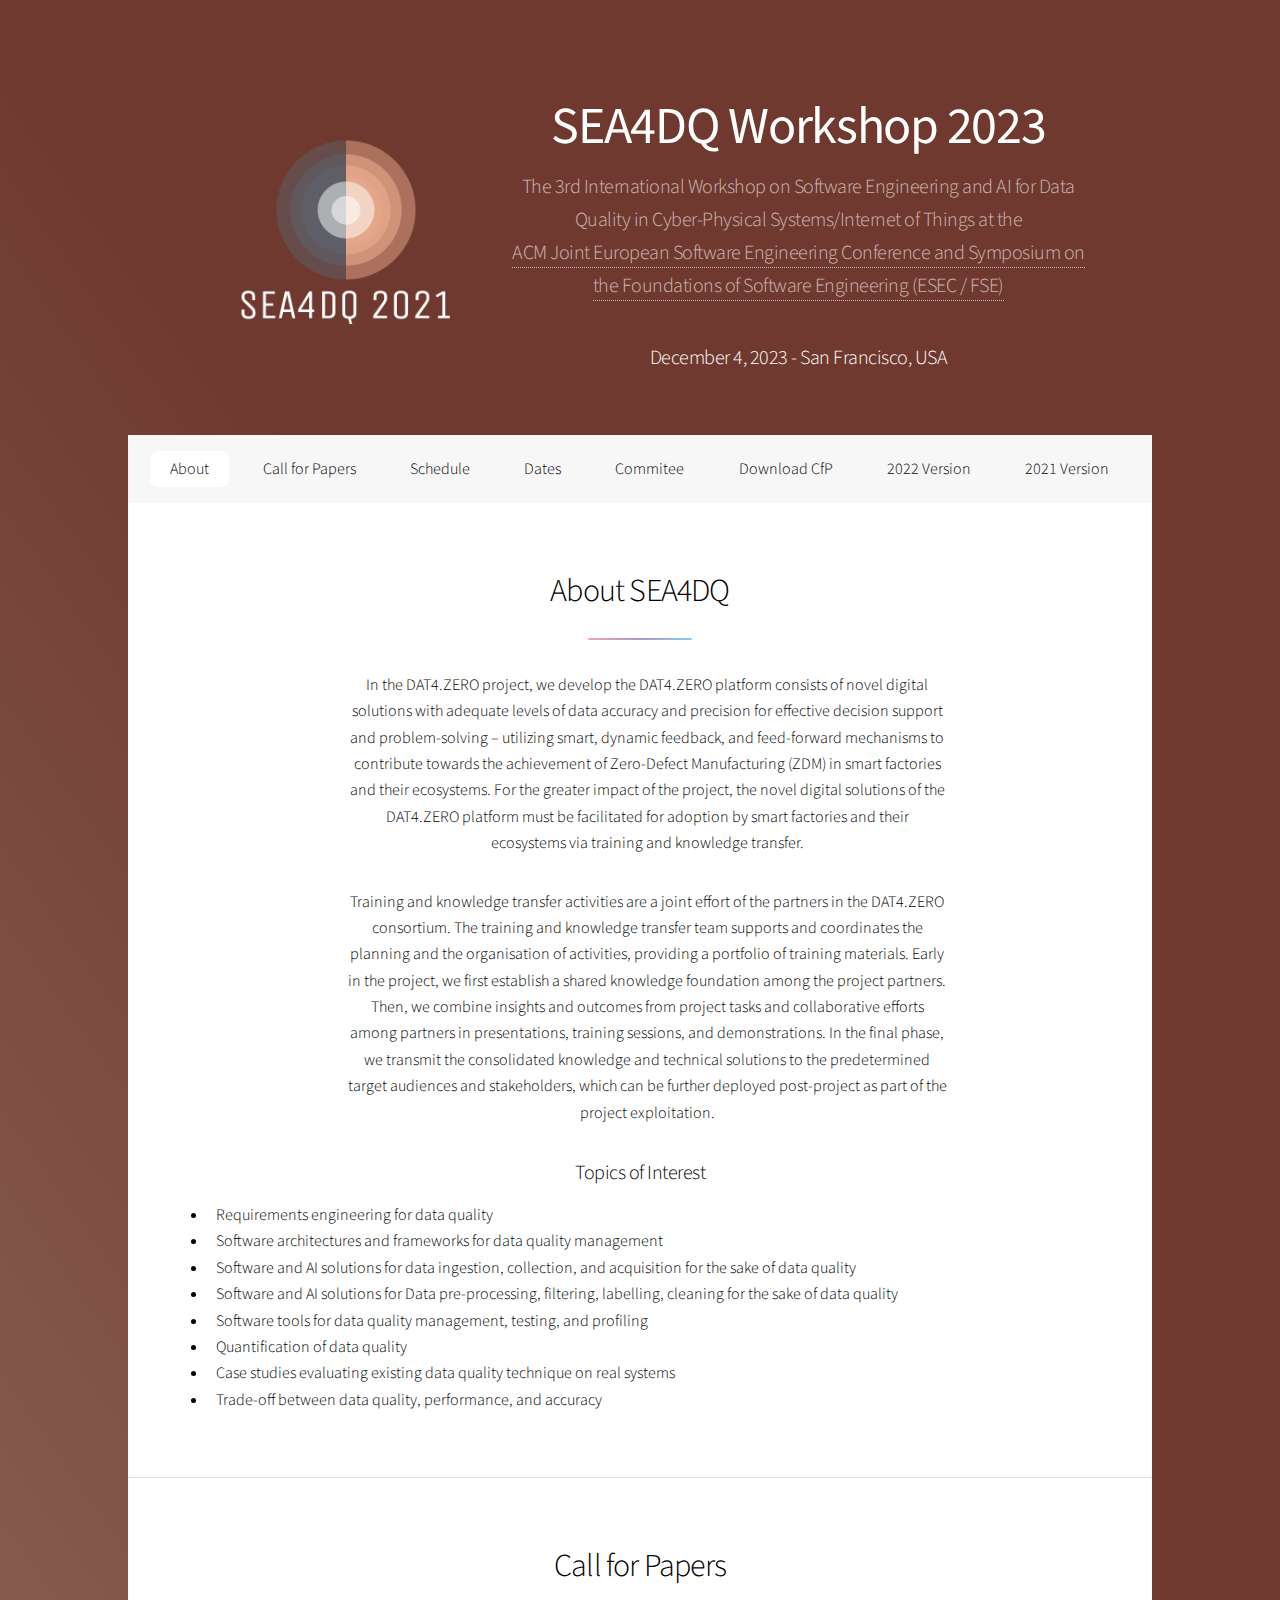
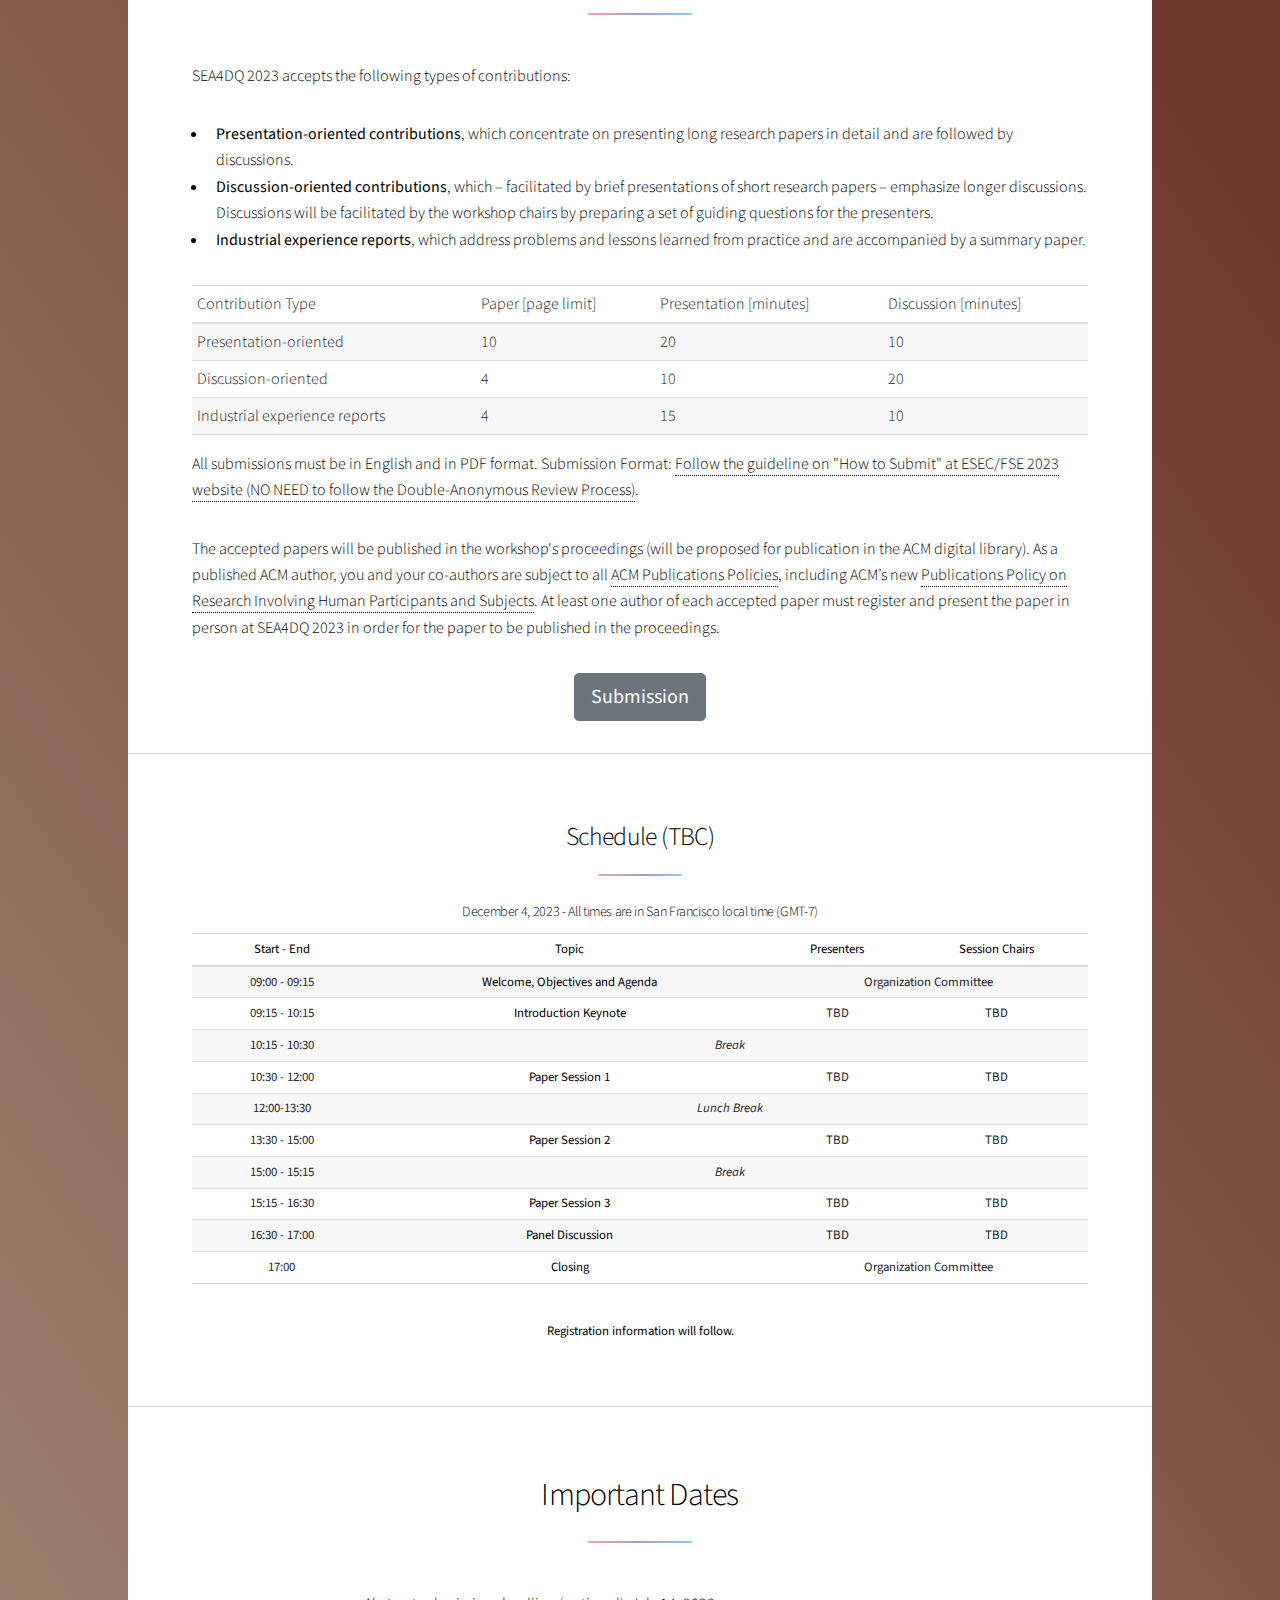
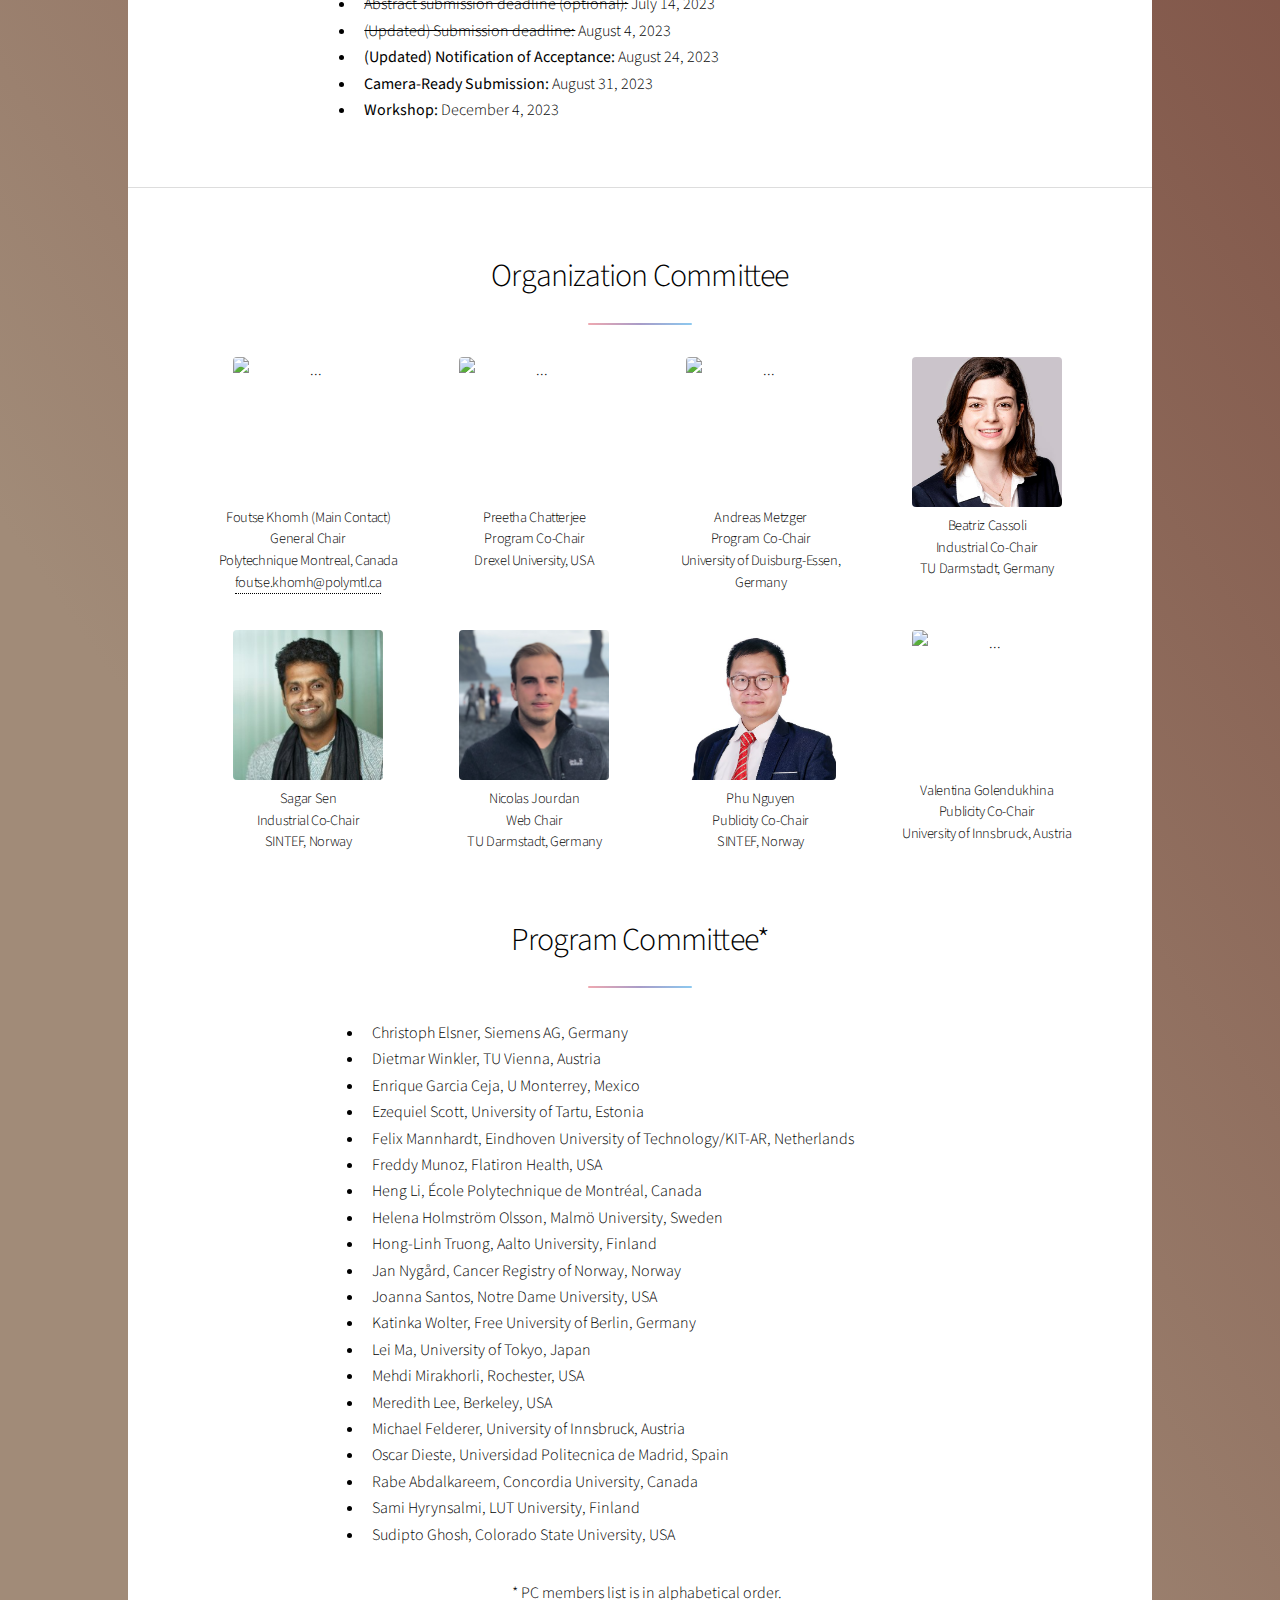
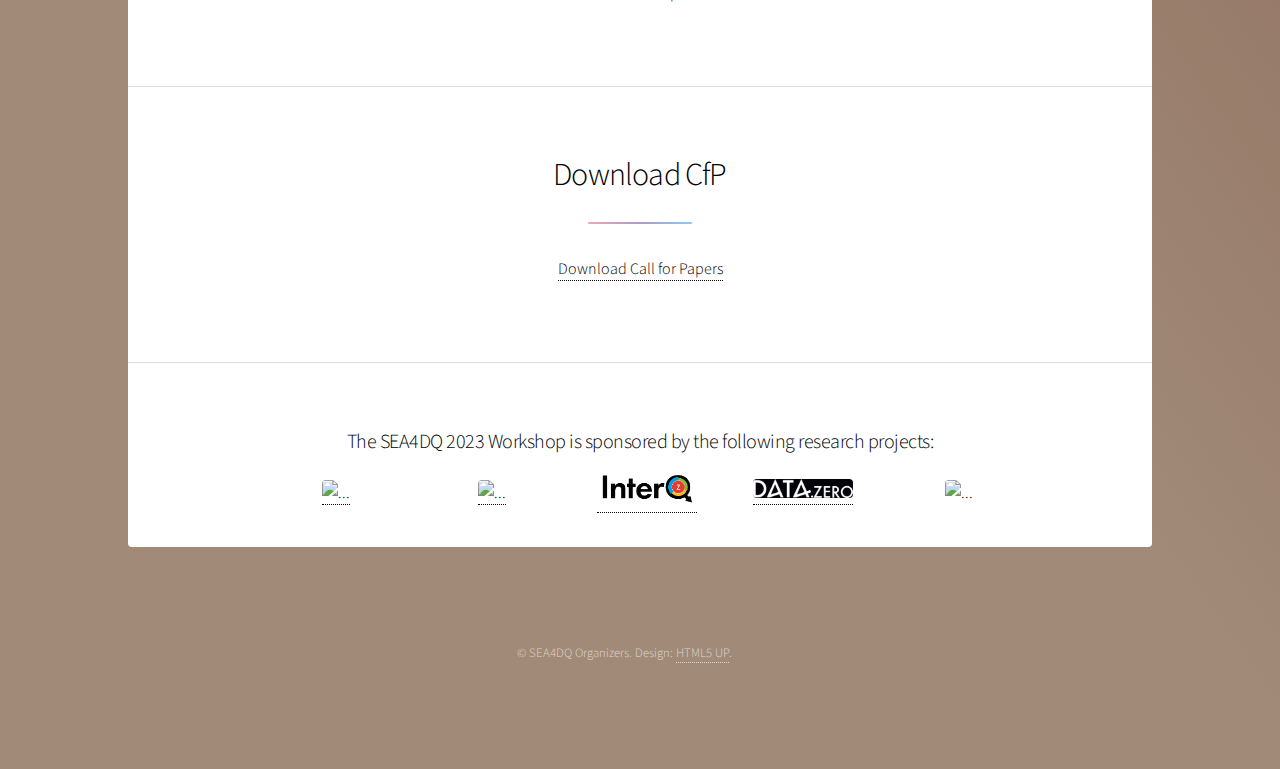
==== commit a43c84a6: "Update index.html" ====
--- a/index.html
+++ b/index.html
@@ -75,31 +75,11 @@
 						</header>
 						<div class="row">
 							<div class="col-md-8 mx-auto">
-								<p>Modern software systems are centered on data, using data on an increasing scale and
-									in novel and intelligent ways.
-									Key drivers for increased data availability include the Internet of Things (IoT),
-									data sharing platforms, as well as open data portals.
-									Data quality is crucial, as the data acquired and used by modern software systems
-									strongly impacts on the reliability, robustness, efficiency, and trustworthiness of
-									these systems.
+								<p>In the DAT4.ZERO project, we develop the DAT4.ZERO platform consists of novel digital solutions with adequate levels of data accuracy and precision for effective decision support and problem-solving – utilizing smart, dynamic feedback, and feed-forward mechanisms to contribute towards the achievement of Zero-Defect Manufacturing (ZDM) in smart factories and their ecosystems. For the greater impact of the project, the novel digital solutions of the DAT4.ZERO platform must be facilitated for adoption by smart factories and their ecosystems via training and knowledge transfer. 
 								</p>
 								<p>
-									<b><i>How can software engineering and artificial intelligence (AI)
-											help manage and tame data quality issues? </i></b>
+									Training and knowledge transfer activities are a joint effort of the partners in the DAT4.ZERO consortium. The training and knowledge transfer team supports and coordinates the planning and the organisation of activities, providing a portfolio of training materials. Early in the project, we first establish a shared knowledge foundation among the project partners. Then, we combine insights and outcomes from project tasks and collaborative efforts among partners in presentations, training sessions, and demonstrations. In the final phase, we transmit the consolidated knowledge and technical solutions to the predetermined target audiences and stakeholders, which can be further deployed post-project as part of the project exploitation.
 								</p>
-								<p>
-									This is the question we aim to investigate in the workshop SEA4DQ.
-									The SEA4DQ 2023 workshop is the third workshop of the series and discusses novel
-									software engineering and AI techniques that address data quality issues of modern
-									systems.
-									The workshop provides a forum for researchers and practitioners to exchange ideas,
-									lessons learnt, and visions for the future.
-								</p>
-							</div>
-							<div class="col-md-4 mx-auto">
-								<a class="twitter-timeline" data-height="450"
-									href="https://twitter.com/sea4dq?ref_src=twsrc%5Etfw">Tweets by sea4dq</a>
-								<script async src="https://platform.twitter.com/widgets.js" charset="utf-8"></script>
 							</div>
 						</div>
 						<h3>
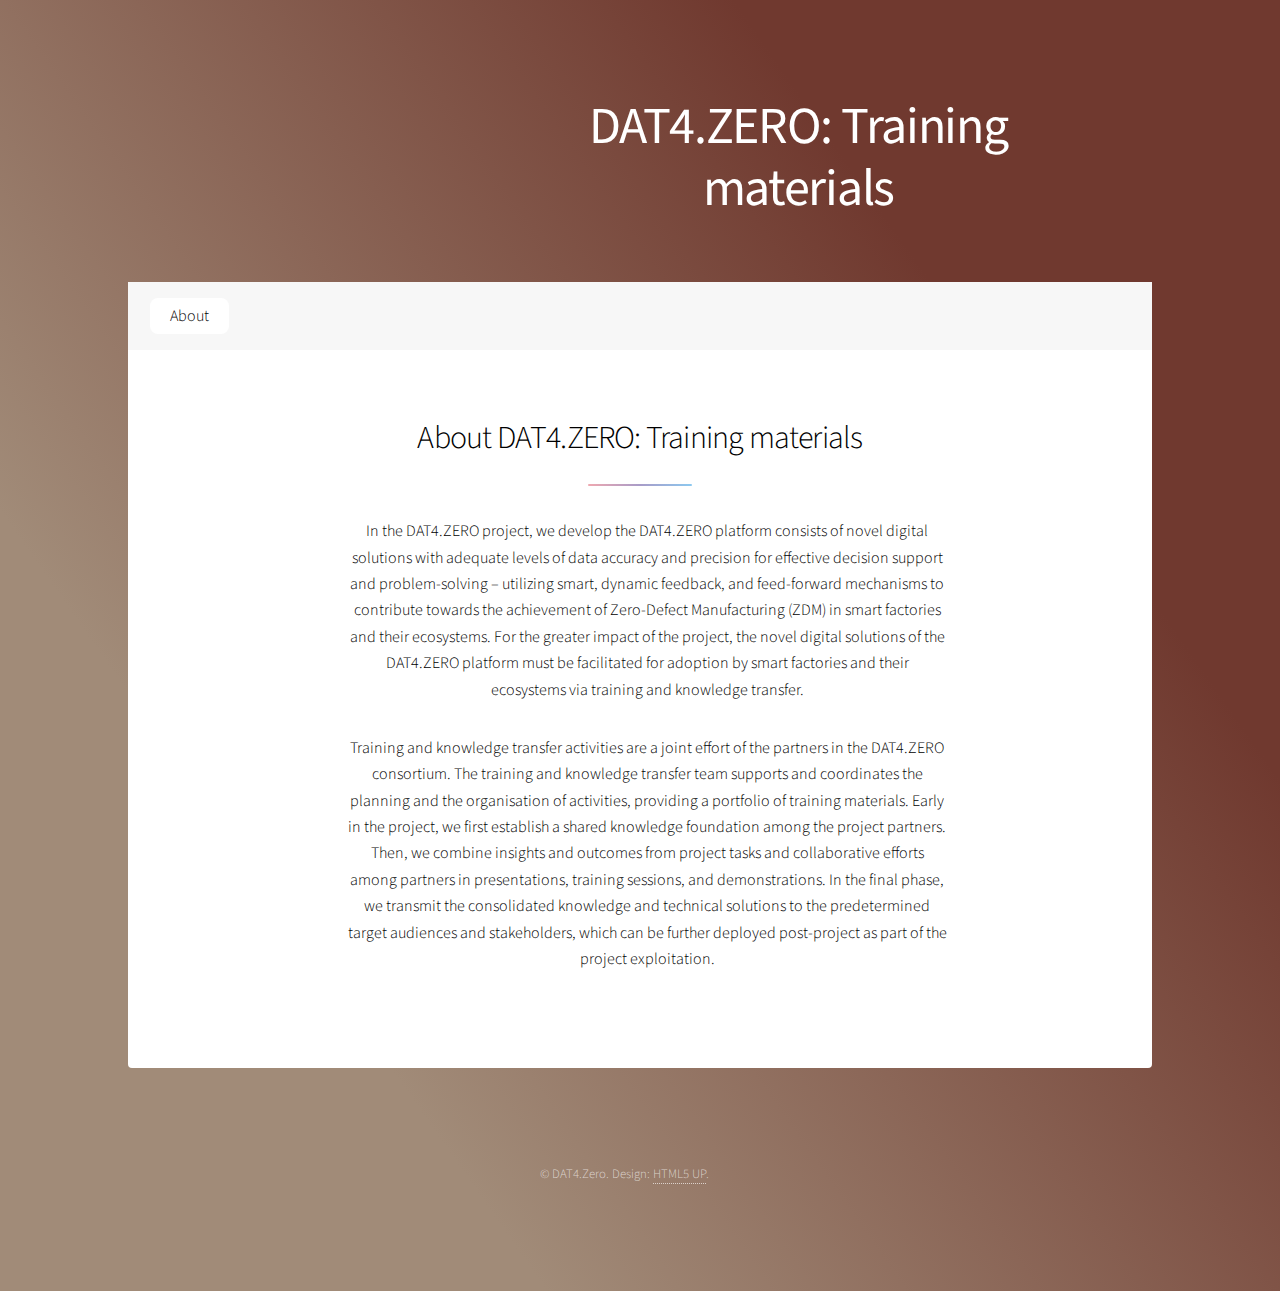
==== commit 79f3509e: "Update index.html" ====
--- a/index.html
+++ b/index.html
@@ -7,7 +7,7 @@
 <html>
 
 <head>
-	<title>SEA4DQ Workshop 2023</title>
+	<title>DAT4.ZERO: Training materials</title>
 	<meta charset="utf-8" />
 	<meta name="viewport" content="width=device-width, initial-scale=1, user-scalable=no" />
 	<link rel="stylesheet" href="https://stackpath.bootstrapcdn.com/bootstrap/4.3.1/css/bootstrap.min.css"
@@ -32,14 +32,8 @@
 						<img src="images/logo_transparent.png" style="max-width: 100%;" alt="" />
 					</div>
 					<div class="col-8">
-						<h1><b>SEA4DQ Workshop 2023</b></h1>
-						<p>The 3rd International Workshop on Software Engineering and AI for
-							Data Quality in Cyber-Physical Systems/Internet of Things at the </br><a
-								href="https://2023.esec-fse.org/" target="_blank" rel="noopener noreferrer">ACM Joint
-								European Software Engineering
-								Conference and Symposium on the Foundations of Software Engineering (ESEC / FSE)</a>
-						</p>
-						<h3>December 4, 2023 - San Francisco, USA</h3>
+						<h1><b>DAT4.ZERO: Training materials</b></h1>
+						
 					</div>
 				</div>
 			</div>
@@ -48,17 +42,7 @@
 		<!-- Nav -->
 		<nav id="nav">
 			<ul>
-				<li><a href="#intro" class="active">About</a></li>
-				<li><a href="#paper_call">Call for Papers</a></li>
-				<li><a href="#schedule">Schedule</a></li>
-				<!--<li><a href="#keynote">Keynotes</a></li>-->
-				<!--<li><a href="#papers">Accepted Papers</a></li>-->
-				<li><a href="#dates">Dates</a></li>
-				<!--<li><a href="#talks">Talks</a></li>-->
-				<li><a href="#second">Commitee</a></li>
-				<li><a href="#download">Download CfP</a></li>
-				<li><a href="sea4dq_2022.html">2022 Version</a></li>
-				<li><a href="sea4dq_2021.html">2021 Version</a></li>
+				<li><a href="#intro" class="active">About</a></li>				
 			</ul>
 		</nav>
 
@@ -71,7 +55,7 @@
 					<div class="content">
 
 						<header class="major">
-							<h2>About SEA4DQ</h2>
+							<h2>About DAT4.ZERO: Training materials</h2>
 						</header>
 						<div class="row">
 							<div class="col-md-8 mx-auto">
@@ -82,396 +66,18 @@
 								</p>
 							</div>
 						</div>
-						<h3>
-							Topics of Interest
-						</h3>
-						<ul>
-							<li>Requirements engineering for data quality</li>
-							<li>Software architectures and frameworks for data quality management</li>
-							<li>Software and AI solutions for data ingestion, collection, and acquisition for the sake
-								of data quality</li>
-							<li>Software and AI solutions for Data pre-processing, filtering, labelling, cleaning for
-								the sake of data quality</li>
-							<li>Software tools for data quality management, testing, and profiling</li>
-							<li>Quantification of data quality </li>
-							<li>Case studies evaluating existing data quality technique on real systems</li>
-							<li>Trade-off between data quality, performance, and accuracy</li>
-						</ul>
+						
 					</div>
 					<!--<span class="image"><img src="images/acropolis.jpg" alt="" /></span>-->
 				</div>
 			</section>
-
-			<section id="paper_call" class="main special">
-				<header class="major">
-					<h2>Call for Papers</h2>
-				</header>
-				<div class="left-text">
-					<p>
-						SEA4DQ 2023 accepts the following types of contributions:
-					</p>
-					<ul>
-						<li>
-							<b>Presentation-oriented contributions</b>, which concentrate on presenting long research
-							papers in detail and are followed by discussions.
-						</li>
-						<li>
-							<b>Discussion-oriented contributions</b>, which – facilitated by brief
-							presentations of short research papers – emphasize longer
-							discussions. Discussions will be facilitated by the workshop
-							chairs by preparing a set of guiding questions for the presenters.
-						</li>
-						<li>
-							<b>Industrial experience reports</b>, which address problems and
-							lessons learned from practice and are accompanied by a
-							summary paper.
-						</li>
-					</ul>
-					<table class="table table-fixed table-hover table-sm">
-						<thead>
-							<tr>
-								<td>Contribution Type</td>
-								<td>Paper [page limit]</td>
-								<td>Presentation [minutes]</td>
-								<td>Discussion [minutes]</td>
-							</tr>
-						</thead>
-						<tbody>
-							<tr>
-								<td>Presentation-oriented</td>
-								<td>10</td>
-								<td>20</td>
-								<td>10</td>
-							</tr>
-							<tr>
-								<td>Discussion-oriented</td>
-								<td>4</td>
-								<td>10</td>
-								<td>20</td>
-							</tr>
-							<tr>
-								<td>Industrial experience reports</td>
-								<td>4</td>
-								<td>15</td>
-								<td>10</td>
-							</tr>
-						</tbody>
-					</table>
-					<p>
-						All submissions must be in English and in PDF format. Submission Format: <a target="_blank"
-							href="https://2023.esec-fse.org/track/fse-2023-how-to-submit">Follow the guideline on "How
-							to Submit" at ESEC/FSE 2023
-							website (NO NEED to follow the Double-Anonymous Review Process)</a>.
-						<!--Each submission will be reviewed by at least three members of the program committee. 
-						Submitted papers must not have been previously published and must not be under review or submission for review anywhere at the time of submission.-->
-					</p>
-					<p>
-						The accepted papers will be published in the workshop's proceedings (will be proposed for
-						publication in the ACM digital library).
-						As a published ACM author, you and your co-authors are subject to all <a
-							href="https://www.acm.org/publications/policies/toc" target="_blank">ACM Publications
-							Policies</a>,
-						including ACM’s new <a
-							href="https://www.acm.org/publications/policies/research-involving-human-participants-and-subjects"
-							target="_blank">Publications Policy on Research Involving Human Participants and
-							Subjects</a>.
-						At least one author of each accepted paper must register and present the paper in person at
-						SEA4DQ 2023 in order for the paper to be published in the proceedings.
-					</p>
-				</div>
-				<div class="justify-content-center">
-					<a href="https://easychair.org/cfp/sea4dq2023" target="_blank" rel="noopener noreferrer"
-						class="btn btn-secondary btn-lg">Submission</a>
-			</section>
-
-			<!-- Schedule -->
-			<section id="schedule" class="main special">
-				<div class="spotlight">
-					<div class="content small">
-						<header class="major">
-							<h2>Schedule (TBC)</h2>
-						</header>
-						<table class="table table-fixed table-hover table-sm">
-							<thead>
-								<h4>December 4, 2023 - All times are in San Francisco local time (GMT-7)
-								</h4>
-								</tr>
-								<tr>
-									<td style="width: 20%"><b>Start - End</b></td>
-									<!--<td><b>Duration</b></td>-->
-									<td><b>Topic</b></td>
-									<td><b>Presenters</b></td>
-									<td><b>Session Chairs</b></td>
-								</tr>
-							</thead>
-							<tbody>
-								<tr>
-									<td>09:00 - 09:15</td>
-									<td><b>Welcome, Objectives and Agenda</b></td>
-									<td colspan="2">Organization Committee</td>
-								</tr>
-								<tr>
-									<td>09:15 - 10:15</td>
-									<td><b>Introduction Keynote</b></td>
-									<td>TBD</td>
-									<td>TBD</td>
-								</tr>
-								<tr>
-									<td>10:15 - 10:30</td>
-									<td colspan="3">
-										<i>Break</i>
-									</td>
-								</tr>
-								<tr>
-									<td>10:30 - 12:00</td>
-									<td><b>Paper Session 1
-										</b></td>
-									<td>TBD</td>
-									<td>TBD</td>
-								</tr>
-								<tr>
-									<td>12:00-13:30</td>
-									<td colspan="3">
-										<i>Lunch Break</i>
-									</td>
-								</tr>
-								<tr>
-									<td>13:30 - 15:00</td>
-									<td><b>Paper Session 2
-										</b></td>
-									<td>TBD</td>
-									<td>TBD</td>
-								</tr>
-								<tr>
-									<td>15:00 - 15:15</td>
-									<td colspan="3">
-										<i>Break</i>
-									</td>
-								</tr>
-								<tr>
-									<td>15:15 - 16:30</td>
-									<td><b>Paper Session 3
-										</b></td>
-									<td>TBD</td>
-									<td>TBD</td>
-								</tr>
-								<tr>
-									<td>16:30 - 17:00</td>
-									<td><b>Panel Discussion
-										</b></td>
-									<td>TBD</td>
-									<td>TBD</td>
-								</tr>
-								<tr>
-									<td>17:00</td>
-									<td><b>Closing
-										</b></td>
-									<td colspan="2">Organization Committee</td>
-								</tr>
-							</tbody>
-						</table>
-						<br />
-						<b>Registration information will follow.</b>
-						<!--<b>Registration can be done at the <a target="_blank" href="https://2023.esec-fse.org">FSE
-								conference website.</a></b>-->
-						<!--Details to login to the online SEA4DQ workshop can be found in the <a target="_blank"
-								href="https://2022.esec-fse.org/program/program-fse-2022">ESEC/FSE 2022 Program</a>.</b>-->
-					</div>
-				</div>
-			</section>
-
-			<!-- Important Dates Section -->
-			<section id="dates" class="main special">
-				<header class="major">
-					<h2>Important Dates</h2>
-				</header>
-				<ul class="col-md-8 mx-auto">
-					<li>
-						<s>Abstract submission deadline (optional):</s> July 14, 2023
-					</li>
-					<li>
-						<s>(Updated) Submission deadline:</s> August 4, 2023
-					</li>
-					<li>
-						<b>(Updated) Notification of Acceptance:</b> August 24, 2023
-					</li>
-					<li>
-						<b>Camera-Ready Submission:</b> August 31, 2023
-					</li>
-					<li>
-						<b>Workshop:</b> December 4, 2023
-					</li>
-				</ul>
-			</section>
-
-
-			<!-- Second Section -->
-			<section id="second" class="main special">
-				<header class="major">
-					<h2>Organization Committee</h2>
-					<div class="container">
-						<div class="row">
-							<div class="col-sm">
-								<img src="./images/khomf.jpg"
-									style="max-width: 150px; max-height:150px; min-width:150px; min-height:150px; object-fit:cover;"
-									alt="..." class="rounded">
-								<h5>Foutse Khomh (Main Contact)</br>
-									General Chair</br>
-									Polytechnique Montreal, Canada</br>
-									<a href="mailto:foutse.khomh@polymtl.ca">foutse.khomh@polymtl.ca</a>
-								</h5>
-							</div>
-							<div class="col-sm">
-								<img src="./images/preethac.png"
-									style="max-width: 150px; max-height:150px; min-width:150px; min-height:150px; object-fit:cover;"
-									alt="..." class="rounded">
-								<h5>Preetha Chatterjee</br>
-									Program Co-Chair</br>
-									Drexel University, USA</br>
-								</h5>
-							</div>
-							<div class="col-sm">
-								<img src="./images/metzgera.jpg"
-									style="max-width: 150px; max-height:150px; min-width:150px; min-height:150px; object-fit:cover;"
-									alt="..." class="rounded">
-								<h5>Andreas Metzger</br>
-									Program Co-Chair</br>
-									University of Duisburg-Essen, Germany</br>
-								</h5>
-							</div>
-							<div class="col-sm">
-								<img src="./images/beatriz_cassoli.jpg"
-									style="max-width: 150px; max-height:150px; min-width:150px; min-height:150px; object-fit:cover;"
-									alt="..." class="rounded">
-								<h5>Beatriz Cassoli</br>
-									Industrial Co-Chair</br>
-									TU Darmstadt, Germany
-								</h5>
-							</div>
-						</div>
-					</div>
-					</br>
-					<div class="container">
-						<div class="row">
-
-							<div class="col-sm">
-								<img src="./images/sagar_sen.jpg"
-									style="max-width: 150px; max-height:150px; min-width:150px; min-height:150px; object-fit:cover;"
-									alt="..." class="rounded">
-								<h5>Sagar Sen</br>
-									Industrial Co-Chair</br>
-									SINTEF, Norway</br>
-								</h5>
-							</div>
-							<div class="col-sm">
-								<img src="./images/nicolas_jourdan.jpg"
-									style="max-width: 150px; max-height:150px; min-width:150px; min-height:150px; object-fit:cover;"
-									alt="..." alt="..." class="rounded">
-								<h5>Nicolas Jourdan</br>
-									Web Chair</br>
-									TU Darmstadt, Germany
-								</h5>
-							</div>
-							<div class="col-sm">
-								<img src="./images/phu_nguyen.jpg"
-									style="max-width: 150px; max-height:150px; min-width:150px; min-height:150px; object-fit:cover;"
-									alt="..." class="rounded">
-								<h5>Phu Nguyen</br>
-									Publicity Co-Chair</br>
-									SINTEF, Norway</br>
-								</h5>
-							</div>
-							<div class="col-sm">
-								<img src="./images/valentina.jpg"
-									style="max-width: 150px; max-height:150px; min-width:150px; min-height:150px; object-fit:cover;"
-									alt="..." class="rounded">
-								<h5>Valentina Golendukhina</br>
-									Publicity Co-Chair</br>
-									University of Innsbruck, Austria
-								</h5>
-							</div>
-						</div>
-					</div>
-					</br></br>
-					<h2>Program Committee*</h2>
-					<div class="row">
-						<div class="col-md-8 mx-auto">
-							<ul>
-								<li>Christoph Elsner, Siemens AG, Germany</li>
-								<li>Dietmar Winkler, TU Vienna, Austria</li>
-								<li>Enrique Garcia Ceja, U Monterrey, Mexico</li>
-								<li>Ezequiel Scott, University of Tartu, Estonia</li>
-								<li>Felix Mannhardt, Eindhoven University of Technology/KIT-AR, Netherlands</li>
-								<li>Freddy Munoz, Flatiron Health, USA</li>
-								<li>Heng Li, École Polytechnique de Montréal, Canada</li>
-								<li>Helena Holmström Olsson, Malmö University, Sweden</li>
-								<li>Hong-Linh Truong, Aalto University, Finland</li>
-								<li>Jan Nygård, Cancer Registry of Norway, Norway</li>
-								<li>Joanna Santos, Notre Dame University, USA</li>
-								<li>Katinka Wolter, Free University of Berlin, Germany</li>
-								<li>Lei Ma, University of Tokyo, Japan</li>
-								<li>Mehdi Mirakhorli, Rochester, USA</li>
-								<li>Meredith Lee, Berkeley, USA</li>
-								<li>Michael Felderer, University of Innsbruck, Austria</li>
-								<li>Oscar Dieste, Universidad Politecnica de Madrid, Spain</li>
-								<li>Rabe Abdalkareem, Concordia University, Canada</li>
-								<li>Sami Hyrynsalmi, LUT University, Finland</li>
-								<li>Sudipto Ghosh, Colorado State University, USA</li>
-							</ul>
-							<small>* PC members list is in alphabetical order.</small>
-				</header>
-			</section>
-
-
-
-			<!-- Download Section -->
-			<section id="download" class="main special">
-				<header class="major">
-					<h2>Download CfP</h2>
-					<a href="https://github.com/SEA4DQ/SEA4DQ.github.io/raw/master/sea4dq_2023_poster.pdf"
-						target="_blank" rel="noopener noreferrer">Download Call for Papers</a>
-				</header>
-			</section>
-
-
-
-			<section id="sponsoring" class="main special">
-				<h3>The SEA4DQ 2023 Workshop is sponsored by the following research projects:
-				</h3>
-				<div class="row">
-					<div class="col-md-1"></div>
-					<div class="col-md-2 justify-content-center align-self-center">
-						<a href="https://dione-x.de/en/" target="_blank" rel="noopener noreferrer">
-							<img src="./images/dione-x.svg" style="max-width: 100px; " alt="..." class="rounded">
-						</a>
-					</div>
-					<div class="col-md-2 col-md-offset-1 justify-content-center align-self-center">
-						<a href="https://dynabic.eu/" target="_blank" rel="noopener noreferrer">
-							<img src="./images/dynabic.png" style="max-width: 100px; " alt="..." class="rounded">
-						</a>
-					</div>
-					<div class="col-md-2 col-md-offset-1 justify-content-center align-self-center">
-						<a href="https://interq-project.eu/" target="_blank" rel="noopener noreferrer">
-							<img src="./images/interq-logo.png" style="max-width: 100px; " alt="..." class="rounded">
-						</a>
-					</div>
-					<div class="col-md-2 col-md-offset-1 justify-content-center align-self-center">
-						<a href="https://dat4zero.eu/" target="_blank" rel="noopener noreferrer">
-							<img src="./images/data4zero-logo.png" style="max-width: 100px;background-color:#03030a;"
-								alt="..." class="rounded">
-						</a>
-					</div>
-					<div class="col-md-2 col-md-offset-1 justify-content-center align-self-center">
-						<img src="./images/endiqm.png" style="max-width: 100px;" alt="..." class="rounded">
-					</div>
-				</div>
-			</section>
+			
 		</div>
 
 		<!-- Footer -->
 		<footer id="footer">
 
-			<p class="copyright">&copy; SEA4DQ Organizers. Design: <a href="https://html5up.net">HTML5 UP</a>.</p>
+			<p class="copyright">&copy; DAT4.Zero. Design: <a href="https://html5up.net">HTML5 UP</a>.</p>
 		</footer>
 
 	</div>
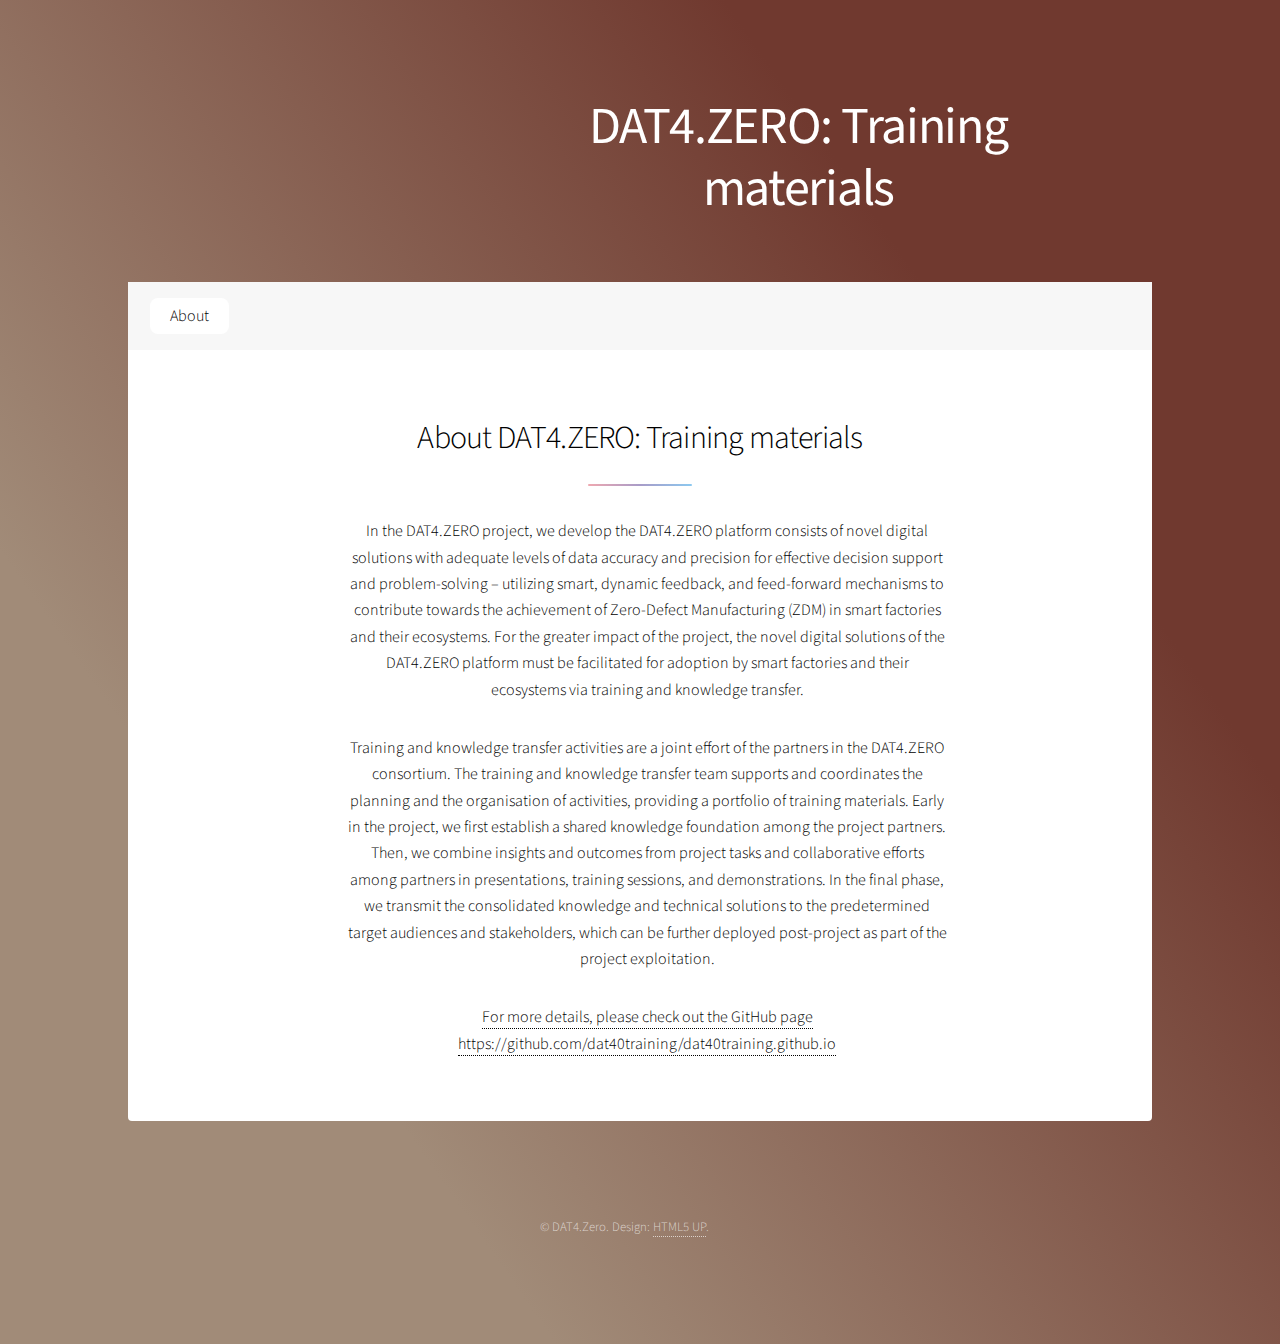
==== commit 7ece0afc: "Update index.html" ====
--- a/index.html
+++ b/index.html
@@ -29,7 +29,7 @@
 			<div class="container">
 				<div class="row">
 					<div class="col-4">
-						<img src="images/logo_transparent.png" style="max-width: 100%;" alt="" />
+						<img src="images/" style="max-width: 100%;" alt="" />
 					</div>
 					<div class="col-8">
 						<h1><b>DAT4.ZERO: Training materials</b></h1>
@@ -64,6 +64,8 @@
 								<p>
 									Training and knowledge transfer activities are a joint effort of the partners in the DAT4.ZERO consortium. The training and knowledge transfer team supports and coordinates the planning and the organisation of activities, providing a portfolio of training materials. Early in the project, we first establish a shared knowledge foundation among the project partners. Then, we combine insights and outcomes from project tasks and collaborative efforts among partners in presentations, training sessions, and demonstrations. In the final phase, we transmit the consolidated knowledge and technical solutions to the predetermined target audiences and stakeholders, which can be further deployed post-project as part of the project exploitation.
 								</p>
+
+								<a href="https://github.com/dat40training/dat40training.github.io">For more details, please check out the GitHub page https://github.com/dat40training/dat40training.github.io</a>
 							</div>
 						</div>
 						
